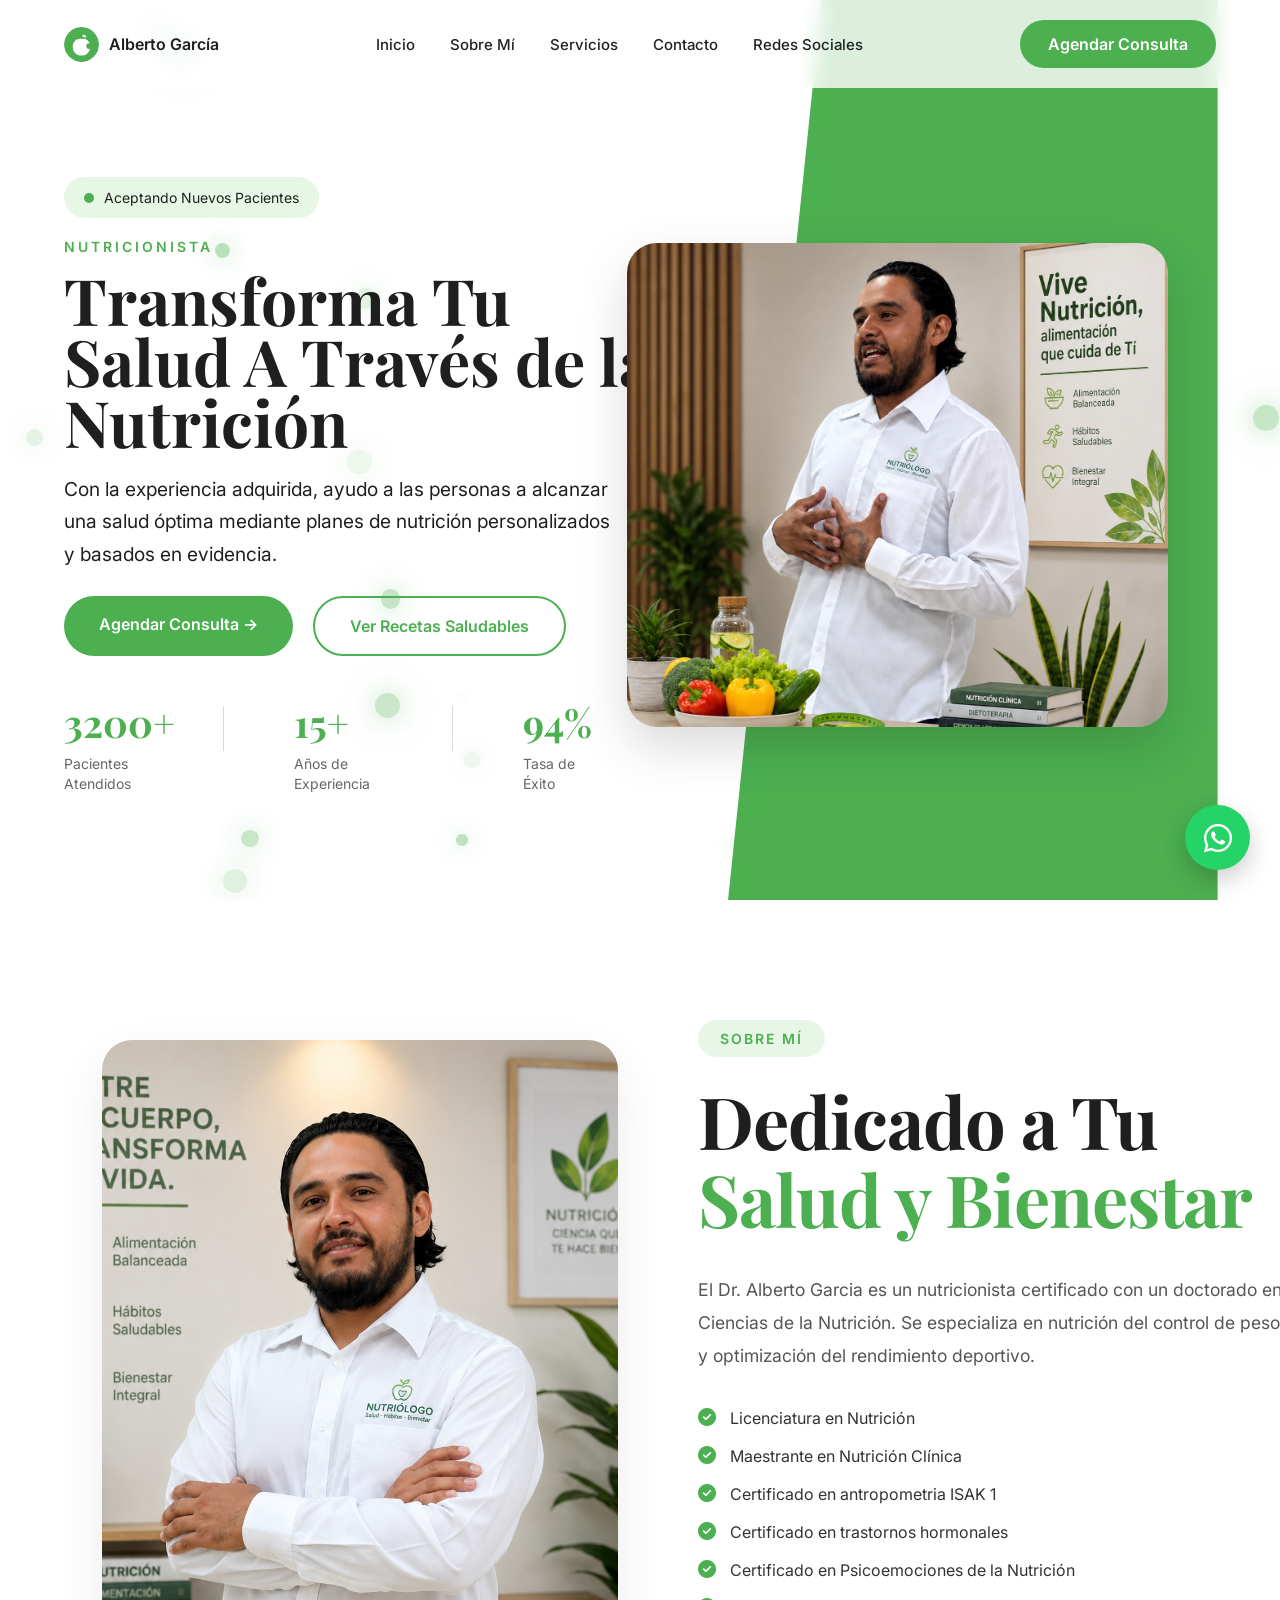
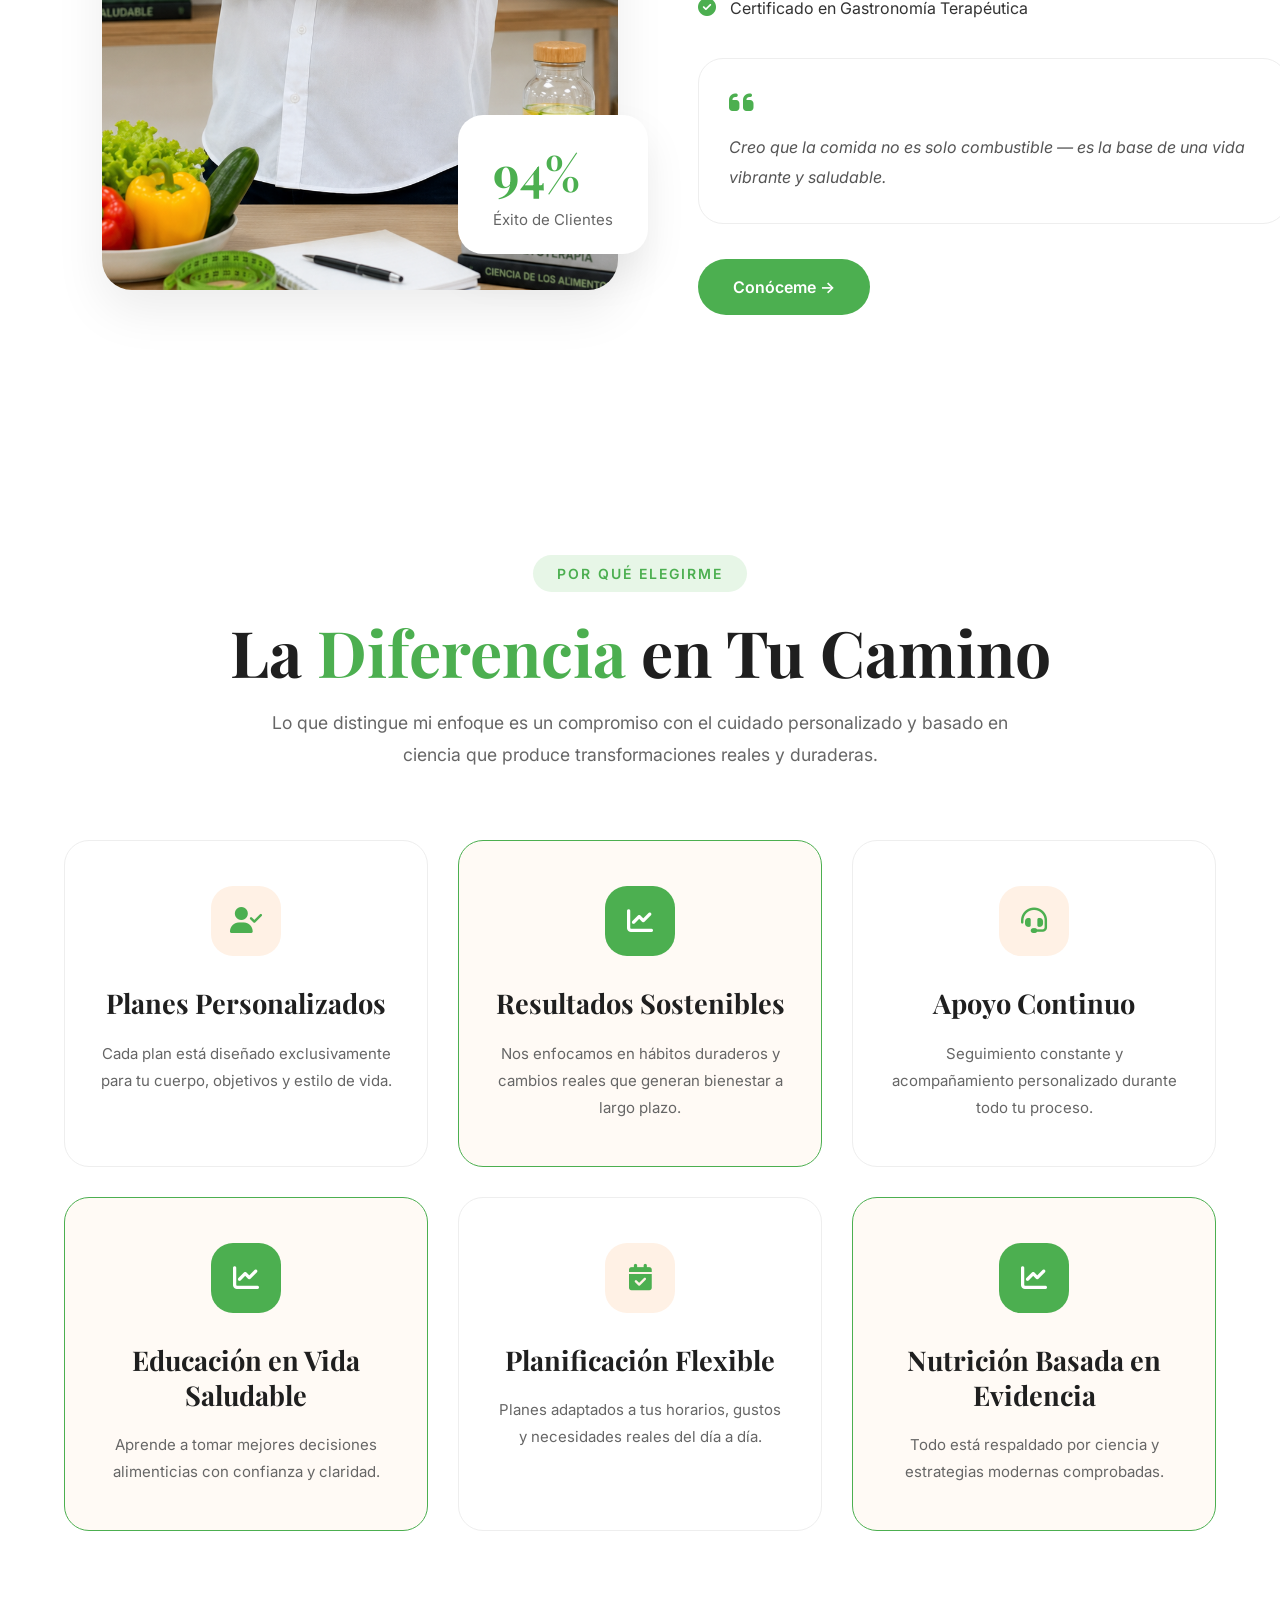
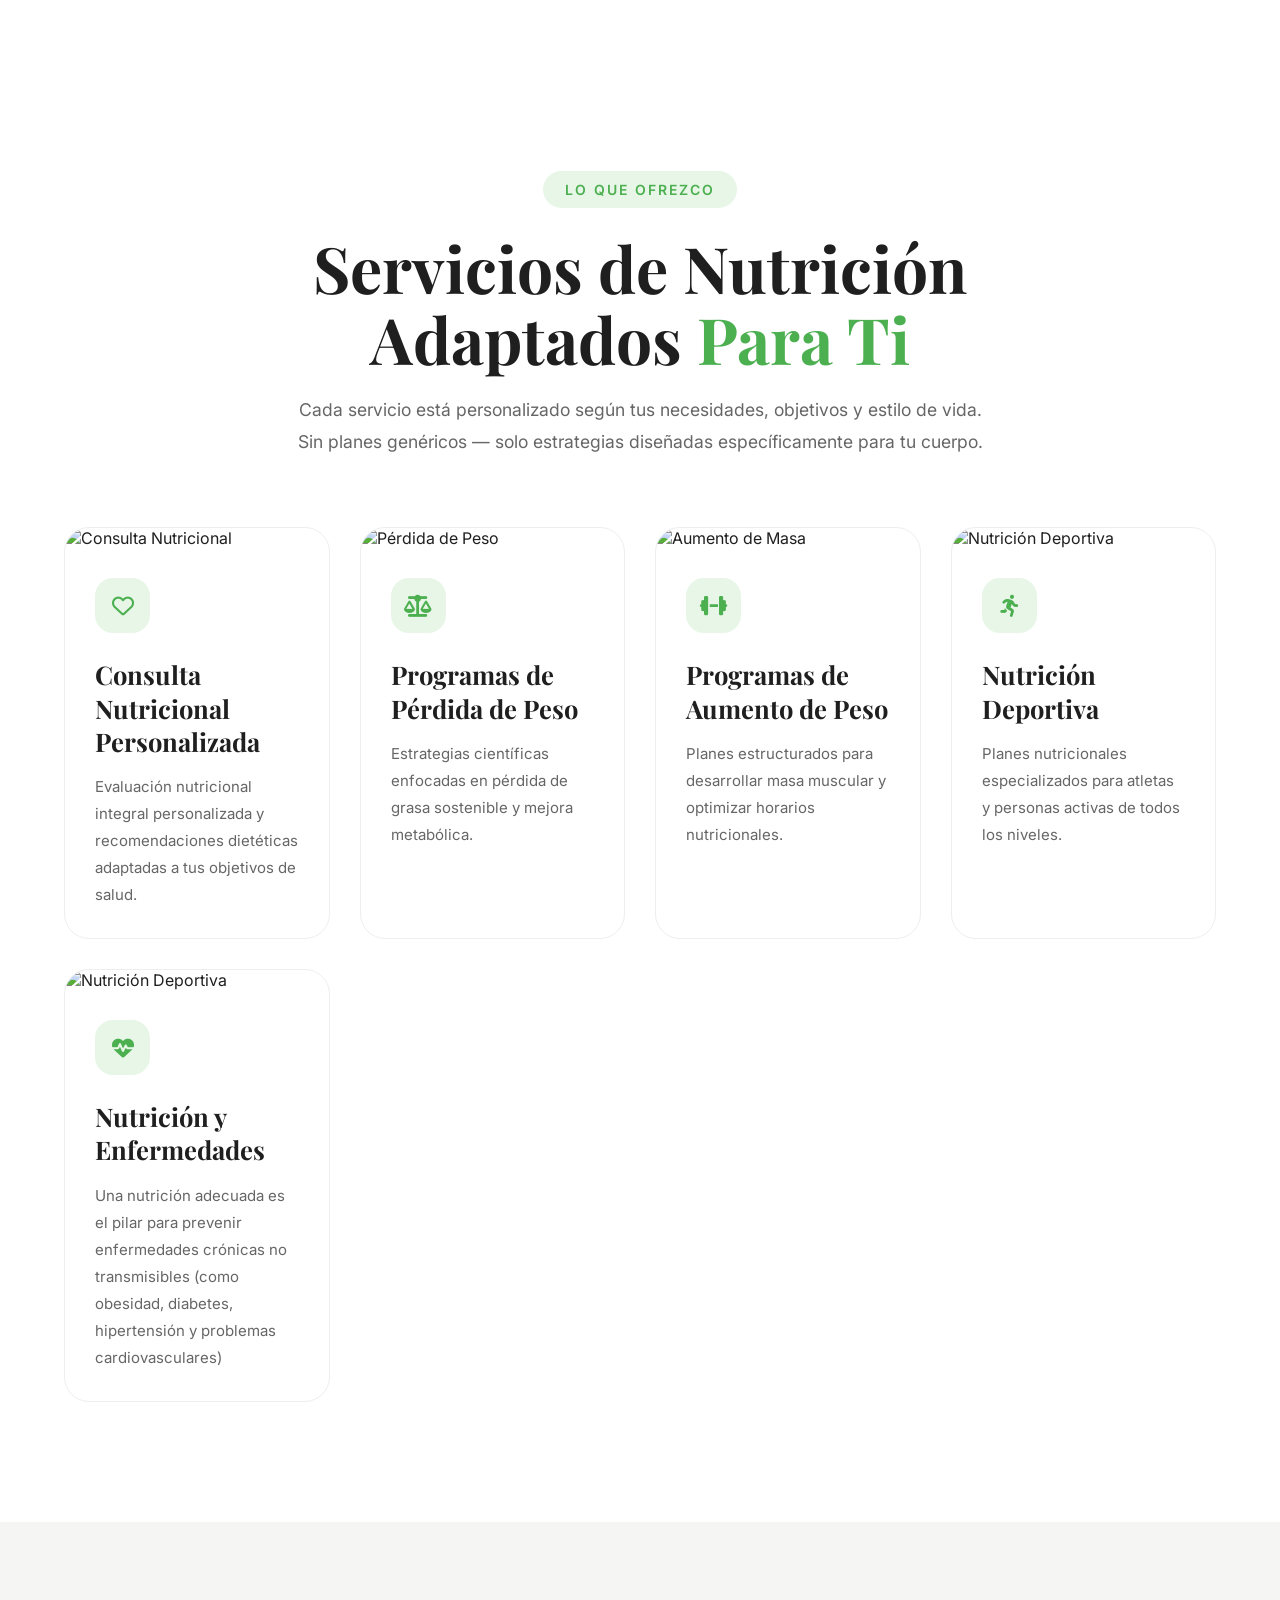
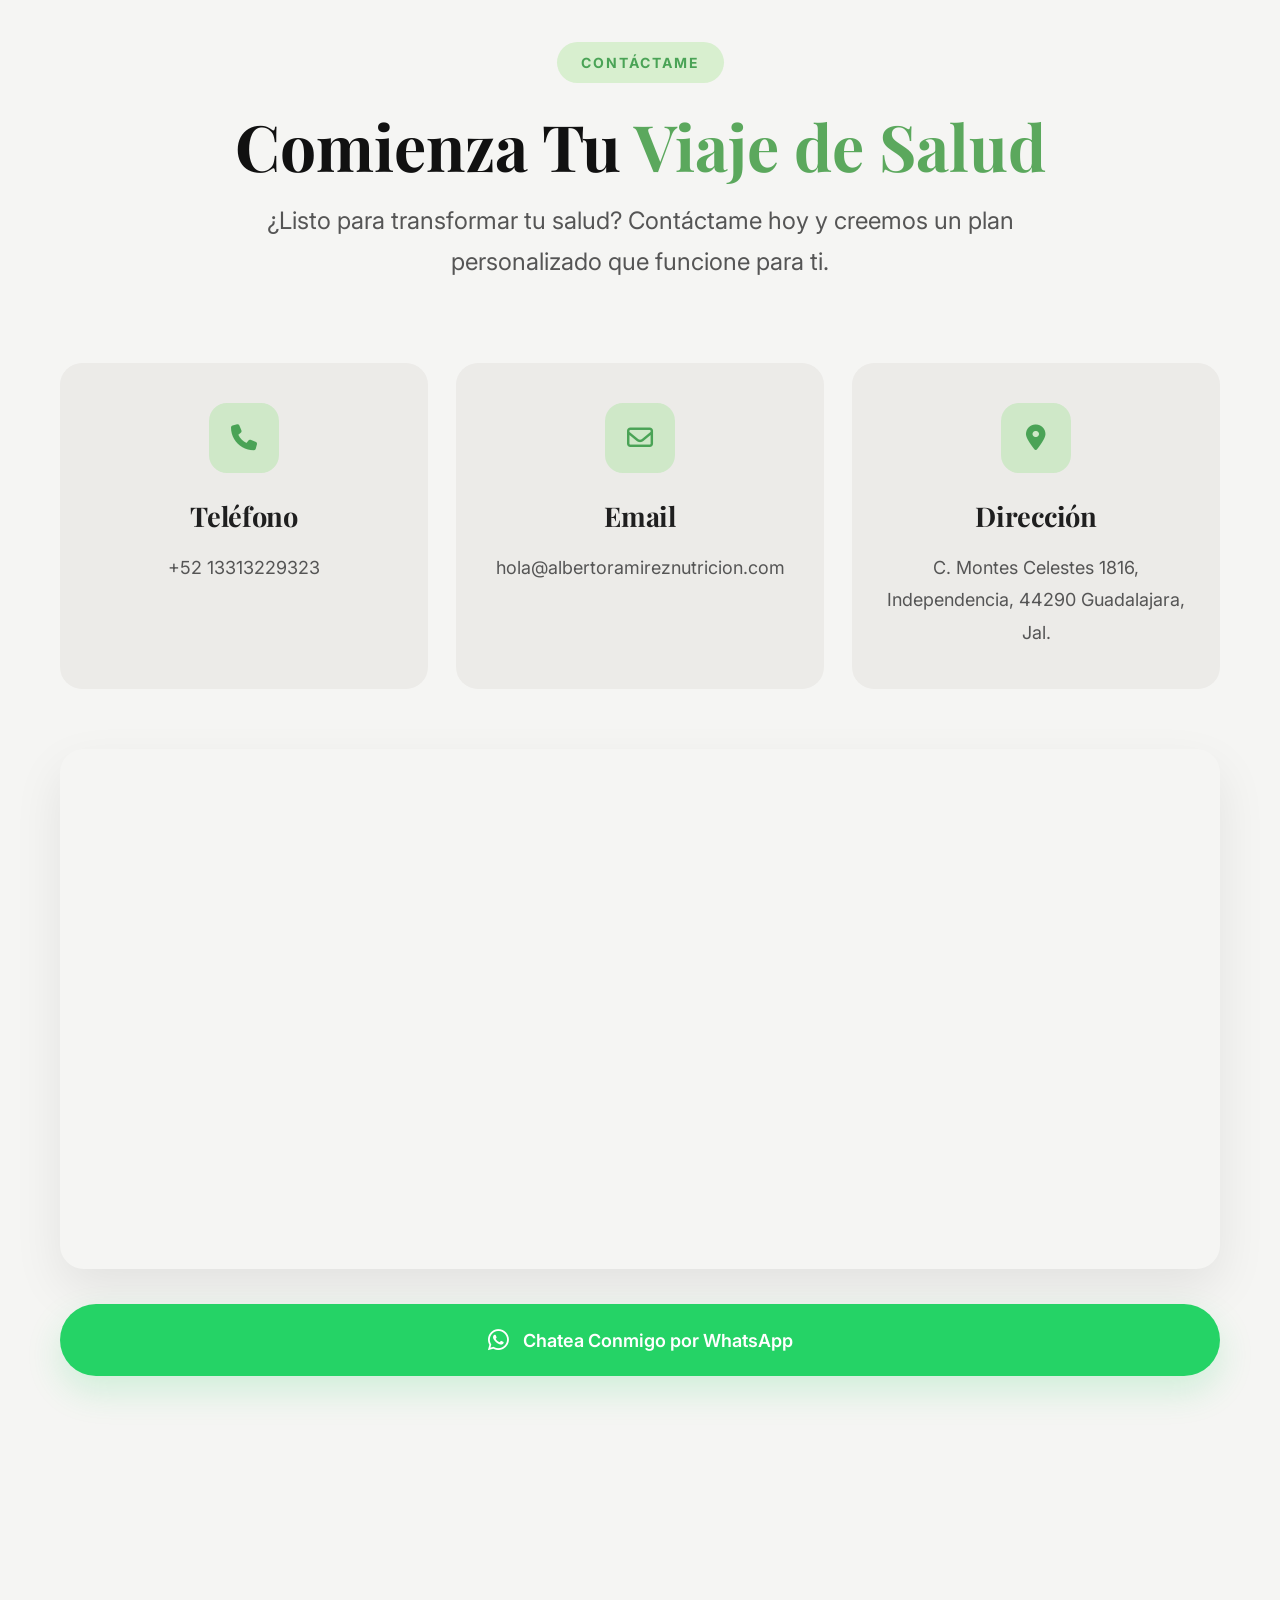
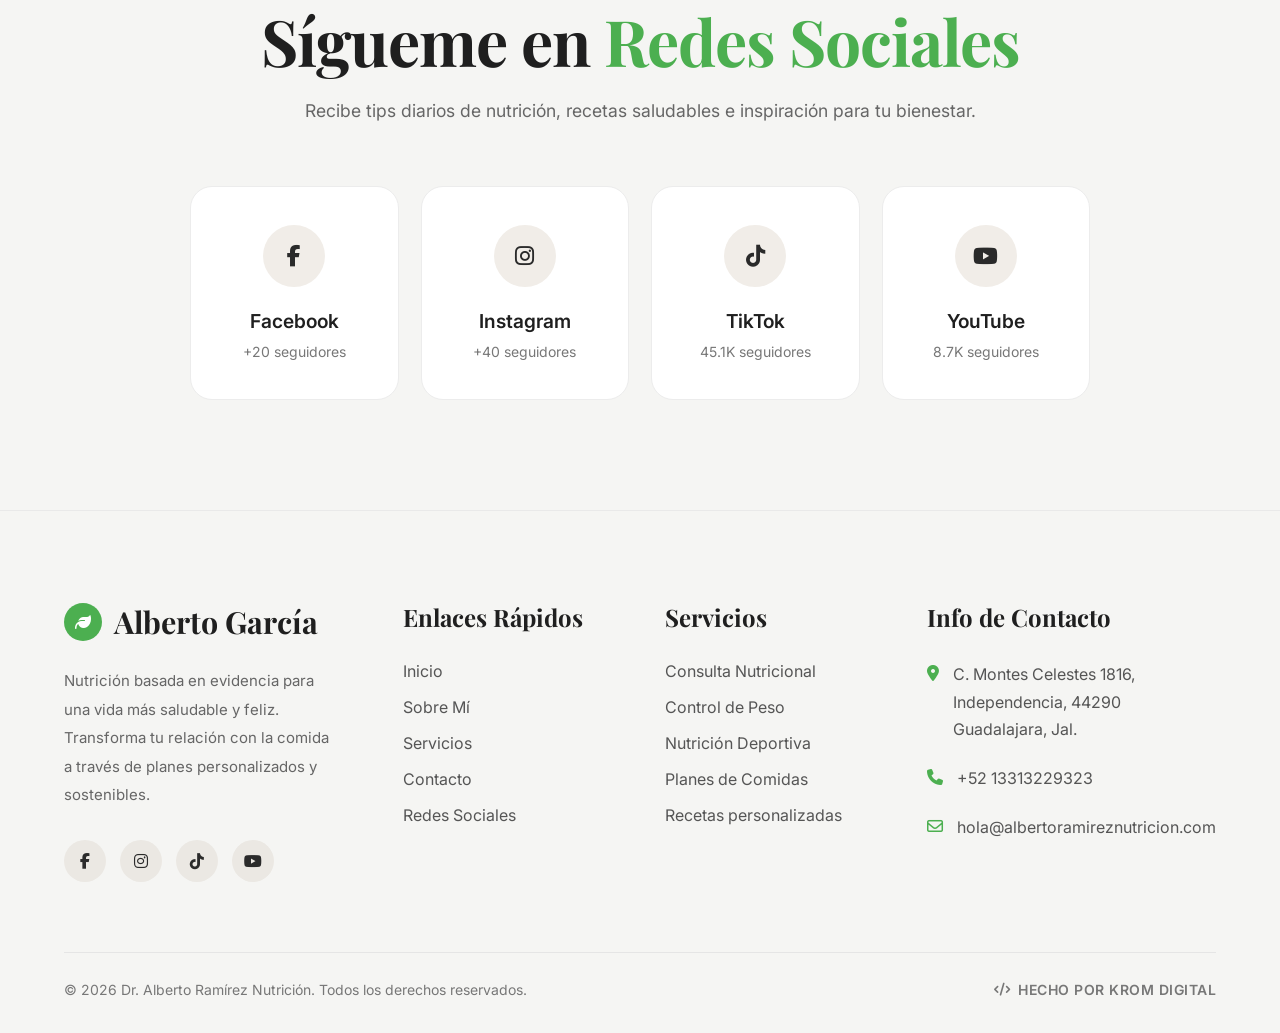
==== index.html @ 404981ea "Actualización de la página" ====
<!DOCTYPE html>
<html lang="es">

<head>

   <meta charset="UTF-8">
<meta name="viewport" content="width=device-width, initial-scale=1.0">

<title>Nutriólogo | Alberto García</title>

<meta name="description" content="Nutriólogo Alberto García. Planes de nutrición personalizados, control de peso, nutrición deportiva y clínica en Guadalajara.">

<!-- Open Graph para compartir en redes -->
<meta property="og:title" content="Alberto García | Nutriólogo">
<meta property="og:description" content="Planes de nutrición personalizados y basados en evidencia. Consulta, control de peso y nutrición deportiva en Guadalajara.">
<meta property="og:type" content="website">
<meta property="og:image" content="https://kromdigital.github.io/Alberto-Garcia---PaginaWeb/social-preview.png">
<meta property="og:image:width" content="1200">
<meta property="og:image:height" content="630">
<meta property="og:url" content="https://kromdigital.github.io/Alberto-Garcia---PaginaWeb/">

<!-- Twitter Card -->
<meta name="twitter:card" content="summary_large_image">
<meta name="twitter:title" content="Alberto García | Nutriólogo">
<meta name="twitter:description" content="Planes de nutrición personalizados y basados en evidencia.">
<meta name="twitter:image" content="https://kromdigital.github.io/Alberto-Garcia---PaginaWeb/social-preview.png">

<link rel="icon" type="image/svg+xml" href="logo-nutriologo.svg">

<!-- CSS -->
<link rel="stylesheet" href="style.css">

<!-- ICONOS -->
<link rel="stylesheet" href="https://cdnjs.cloudflare.com/ajax/libs/font-awesome/6.5.1/css/all.min.css">

<!-- JS -->
<script defer src="script.js"></script>

</head>

<body>
    <div class="bg-animation"></div>

    <!-- HEADER -->

    <header class="header">

        <nav class="navbar">

            <div class="logo">
    <img src="logo-nutriologo.svg" alt="Alberto García" class="logo-icon">
    <span>Alberto García</span>
</div>

            <ul class="nav-links">

                <li><a href="#inicio">Inicio</a></li>
                <li><a href="#sobre-mi">Sobre Mí</a></li>
                <li><a href="#servicios">Servicios</a></li>
                <li><a href="#contacto">Contacto</a></li>
                <li><a href="#redes">Redes Sociales</a></li>

                

            </ul>

            <a
            href="https://wa.me/5213313229323?text=Hola%20quiero%20agendar%20una%20consulta"
            class="btn-nav"
            target="_blank">
            
            Agendar Consulta
        </a>

            <div class="menu-toggle">
                <i class="fa-solid fa-bars"></i>
            </div>

        </nav>

    </header>

    <!-- HERO -->

    <section class="hero" id="inicio">

        <!-- IZQUIERDA -->

        <div class="hero-left reveal-left">

            <div class="badge">

                <span></span>
                Aceptando Nuevos Pacientes

            </div>

            <p class="subtitle">
                NUTRICIONISTA 
            </p>

            <h1>
                Transforma Tu Salud A Través de la Nutrición
            </h1>

            <p class="description">

                Con la experiencia adquirida, ayudo a las personas a alcanzar una salud óptima mediante planes de nutrición personalizados y basados en evidencia.

            </p>

            <div class="hero-buttons">

                <a
                href="https://wa.me/5213313229323?text=Hola,%20me%20gustaría%20agendar%20una%20consulta%20nutricional"
                class="btn-primary"
                target="_blank">
                
                Agendar Consulta →
            </a>

                <a href="recetas.html" class="btn-secondary">
                    Ver Recetas Saludables
                </a>

            </div>

            <!-- STATS -->

            <div class="stats">

                <div class="stat">

                    <h3 class="counter" data-target="3200">
                        0
                    </h3>

                    <span>
                        Pacientes Atendidos
                    </span>

                </div>

                <div class="stat">

                    <h3 class="counter" data-target="15">
                        0
                    </h3>

                    <span>
                        Años de Experiencia
                    </span>

                </div>

                <div class="stat">

                    <h3 class="counter" data-target="94">
                        0
                    </h3>

                    <span>
                        Tasa de Éxito
                    </span>

                </div>

            </div>

        </div>

        <!-- DERECHA -->

        <div class="hero-right reveal-right">

            <div class="hero-shape"></div>

            <img
                src="nutriologo.png"
                alt="Nutriólogo">

        </div>

    </section>




<!-- ABOUT -->

<section class="about" id="sobre-mi">

    <!-- LEFT -->

    <div class="about-left">

        <img
            src="nutriologo2.png"
            alt="Nutriólogo">

        <!-- FLOATING CARD -->

        <div class="about-floating">

            <h3>94%</h3>
            <span>Éxito de Clientes</span>

        </div>

    </div>

    <!-- RIGHT -->

    <div class="about-right">

        <div class="about-badge">
            SOBRE MÍ
        </div>

        <h2>
            Dedicado a Tu
            <span>Salud y Bienestar</span>
        </h2>

        <p class="about-description">

            El Dr. Alberto Garcia es un nutricionista certificado con un doctorado en Ciencias de la Nutrición. Se especializa en nutrición del control de peso y optimización del rendimiento deportivo.

        </p>

        <!-- LIST -->

        <div class="about-list">

            <div class="about-item">
                <i class="fa-solid fa-circle-check"></i>
                <span>Licenciatura en Nutrición </span>
            </div>

            <div class="about-item">
                <i class="fa-solid fa-circle-check"></i>
                <span>Maestrante en Nutrición Clínica </span>
            </div>

            <div class="about-item">
                <i class="fa-solid fa-circle-check"></i>
                <span>Certificado en antropometria ISAK 1 </span>
            </div>

            <div class="about-item">
                <i class="fa-solid fa-circle-check"></i>
                <span>Certificado en trastornos hormonales </span>
            </div>

            <div class="about-item">
                <i class="fa-solid fa-circle-check"></i>
                <span>Certificado en Psicoemociones  de la Nutrición </span>
            </div>

            <div class="about-item">
                <i class="fa-solid fa-circle-check"></i>
                <span>Certificado en Gastronomía Terapéutica</span>
            </div>

        </div>

        <!-- QUOTE -->

        <div class="about-quote">

            <i class="fa-solid fa-quote-left"></i>

            <p>

                Creo que la comida no es solo combustible — es la base de una vida vibrante y saludable.

            </p>

        </div>

        <a href="#" class="about-btn">
            Conóceme →
        </a>

    </div>

</section>


<!-- DIFFERENCE -->

<section class="difference">

    <!-- HEADER -->

    <div class="difference-header">

        <div class="difference-badge">
            POR QUÉ ELEGIRME
        </div>

        <h2>
            La <span>Diferencia</span> en Tu Camino
        </h2>

        <p>
            Lo que distingue mi enfoque es un compromiso con el cuidado personalizado y basado en ciencia que produce transformaciones reales y duraderas.
        </p>

    </div>

    <!-- GRID -->

    <div class="difference-grid">

        <!-- CARD 1 -->

        <div class="difference-card">

            <div class="difference-icon">
                <i class="fa-solid fa-user-check"></i>
            </div>

            <h3>
                Planes Personalizados
            </h3>

            <p>
                Cada plan está diseñado exclusivamente para tu cuerpo, objetivos y estilo de vida.
            </p>

        </div>

        <!-- CARD DESTACADA -->

        <div class="difference-card featured">

            <div class="difference-icon featured-icon">
                <i class="fa-solid fa-chart-line"></i>
            </div>

            <h3>
                Resultados Sostenibles
            </h3>

            <p>
                Nos enfocamos en hábitos duraderos y cambios reales que generan bienestar a largo plazo.
            </p>

        </div>

        <!-- CARD 3 -->

        <div class="difference-card">

            <div class="difference-icon">
                <i class="fa-solid fa-headset"></i>
            </div>

            <h3>
                Apoyo Continuo
            </h3>

            <p>
                Seguimiento constante y acompañamiento personalizado durante todo tu proceso.
            </p>

        </div>

        <!-- CARD 4 -->

        <div class="difference-card featured">

            <div class="difference-icon featured-icon">
                <i class="fa-solid fa-chart-line"></i>
            </div>

            <h3>
                Educación en Vida Saludable
            </h3>

            <p>
                Aprende a tomar mejores decisiones alimenticias con confianza y claridad.
            </p>

        </div>

        <!-- CARD 5 -->

        <div class="difference-card">

            <div class="difference-icon">
                <i class="fa-solid fa-calendar-check"></i>
            </div>

            <h3>
                Planificación Flexible
            </h3>

            <p>
                Planes adaptados a tus horarios, gustos y necesidades reales del día a día.
            </p>

        </div>

        <!-- CARD 6 -->

        <div class="difference-card featured">

            <div class="difference-icon featured-icon">
                <i class="fa-solid fa-chart-line"></i>
            </div>

            <h3>
                Nutrición Basada en Evidencia
            </h3>

            <p>
                Todo está respaldado por ciencia y estrategias modernas comprobadas.
            </p>

        </div>


    </div>

</section>


    <!-- SERVICIOS -->

<section class="services" id="servicios">

    <div class="services-header">

        <div class="services-badge">
            LO QUE OFREZCO
        </div>

        <h2>
            Servicios de Nutrición Adaptados
            <span>Para Ti</span>
        </h2>

        <p>
            Cada servicio está personalizado según tus necesidades,
            objetivos y estilo de vida. Sin planes genéricos —
            solo estrategias diseñadas específicamente para tu cuerpo.
        </p>

    </div>

    <!-- GRID -->

    <div class="services-grid">

        <!-- CARD 1 -->

        <div class="service-card">

            <img
                src="https://encrypted-tbn0.gstatic.com/images?q=tbn:ANd9GcTJDTrOyQDhDRQV8LGNIEpmQtFS5GMHdFd5cA&s"
                alt="Consulta Nutricional">

            <div class="service-content">

                <div class="service-icon">
                    <i class="fa-regular fa-heart"></i>
                </div>

                <h3>
                    Consulta Nutricional Personalizada
                </h3>

                <p>
                    Evaluación nutricional integral personalizada y recomendaciones dietéticas adaptadas a tus objetivos de salud.
                </p>

            </div>

        </div>

        <!-- CARD 2 -->

        <div class="service-card">

            <img
                src="https://images.unsplash.com/photo-1490645935967-10de6ba17061?q=80&w=1200"
                alt="Pérdida de Peso">

            <div class="service-content">

                <div class="service-icon">
                    <i class="fa-solid fa-scale-balanced"></i>
                </div>

                <h3>
                    Programas de Pérdida de Peso
                </h3>

                <p>
                    Estrategias científicas enfocadas en pérdida de grasa sostenible y mejora metabólica.
                </p>

            </div>

        </div>

        <!-- CARD 3 -->

        <div class="service-card">

            <img
                src="https://images.unsplash.com/photo-1603048297172-c92544798d5a?q=80&w=1200"
                alt="Aumento de Masa">

            <div class="service-content">

                <div class="service-icon">
                    <i class="fa-solid fa-dumbbell"></i>
                </div>

                <h3>
                    Programas de Aumento de Peso
                </h3>

                <p>
                    Planes estructurados para desarrollar masa muscular y optimizar horarios nutricionales.
                </p>

            </div>

        </div>

        <!-- CARD 4 -->

        <div class="service-card">

            <img
                src="https://images.unsplash.com/photo-1517836357463-d25dfeac3438?q=80&w=1200"
                alt="Nutrición Deportiva">

            <div class="service-content">

                <div class="service-icon">
                    <i class="fa-solid fa-person-running"></i>
                </div>

                <h3>
                    Nutrición Deportiva
                </h3>

                <p>
                    Planes nutricionales especializados para atletas y personas activas de todos los niveles.
                </p>

            </div>

        </div>

         <!-- CARD 5 -->

        <div class="service-card">

            <img
                src="https://www.blogdehla.es/wp-content/uploads/2024/03/enfermedad-gastrointestinal-sobrepeso-hospital.jpg"
                alt="Nutrición Deportiva">

            <div class="service-content">

                <div class="service-icon">
                    <i class="fa-solid fa-heart-pulse"></i>
                </div>

                <h3>
                    Nutrición y Enfermedades
                </h3>

                <p>
                    Una nutrición adecuada es el pilar para prevenir enfermedades crónicas no transmisibles (como obesidad, diabetes, hipertensión y problemas cardiovasculares)
                </p>

            </div>

        </div>

    </div>

</section>




<!-- =========================================
     CONTACTO
========================================= -->

<section class="contact-section" id="contacto">

  <!-- HEADER -->
  <div class="contact-header">

    <div class="contact-tag">
      CONTÁCTAME
    </div>

    <h2 class="contact-title">
      Comienza Tu
      <span>Viaje de Salud</span>
    </h2>

    <p class="contact-subtitle">
      ¿Listo para transformar tu salud?
      Contáctame hoy y creemos un plan personalizado
      que funcione para ti.
    </p>

  </div>

  <!-- INFO CARDS -->
  <div class="contact-grid">

    <!-- TEL -->
    <div class="contact-card">

      <div class="contact-icon">
        <i class="fa-solid fa-phone"></i>
      </div>

      <h3>Teléfono</h3>

      <p>+52 13313229323</p>

    </div>

    <!-- EMAIL -->
    <div class="contact-card">

      <div class="contact-icon">
        <i class="fa-regular fa-envelope"></i>
      </div>

      <h3>Email</h3>

      <p>hola@albertoramireznutricion.com</p>

    </div>

    <!-- ADDRESS -->
    <div class="contact-card">

      <div class="contact-icon">
        <i class="fa-solid fa-location-dot"></i>
      </div>

      <h3>Dirección</h3>

      <p>
        C. Montes Celestes 1816, Independencia, 44290 Guadalajara, Jal.
      </p>

    </div>

  </div>

  <!-- MAP -->
  <div class="map-container">

    <iframe
      src="https://www.google.com/maps/embed?pb=!1m18!1m12!1m3!1d3732.113245645489!2d-103.3306755!3d20.7056255!2m3!1f0!2f0!3f0!3m2!1i1024!2i768!4f13.1!3m3!1m2!1s0x8428b1b6daebce5f%3A0xe4e42aed41c9f1d!2sC.%20Montes%20Celestes%201816%2C%20Independencia%2C%2044290%20Guadalajara%2C%20Jal.!5e0!3m2!1ses-419!2smx!4v1783756853137!5m2!1ses-419!2smx" width="600" height="450" style="border:0;" allowfullscreen="" loading="lazy" referrerpolicy="strict-origin-when-cross-origin"
      allowfullscreen=""
      loading="lazy"
      referrerpolicy="no-referrer-when-downgrade">
    </iframe>

  </div>


  <!-- =========================================
     WHATSAPP BAR
========================================= -->

<a
href="https://wa.me/15552345678"
target="_blank"
class="whatsapp-bar"
>

<i class="fa-brands fa-whatsapp"></i>

<span>
Chatea Conmigo por WhatsApp
</span>

</a>

</section>




<!-- =========================================
     SOCIAL SECTION
========================================= -->

<section class="social-section" id="redes">

    <!-- HEADER -->

    <div class="social-header">

        <h2>
            Sígueme en
            <span>Redes Sociales</span>
        </h2>

        <p>
            Recibe tips diarios de nutrición,
            recetas saludables e inspiración
            para tu bienestar.
        </p>

    </div>

    <!-- GRID -->

    <div class="social-grid">

        <!-- FACEBOOK -->

        <a href="https://www.facebook.com/share/1J1XbnekWh/"
        target="_blank"
        class="social-card">

            <div class="social-icon">
                <i class="fa-brands fa-facebook-f"></i>
            </div>

            <h3>Facebook</h3>

            <span>+20 seguidores</span>

        </a>

        <!-- INSTAGRAM -->

        <a href="https://www.instagram.com/nutriologoalbertogarcia?igsh=MWViaXZjYWxweHBwYw=="
        target="_blank"
        class="social-card">

            <div class="social-icon">
                <i class="fa-brands fa-instagram"></i>
            </div>

            <h3>Instagram</h3>

            <span>+40 seguidores</span>

        </a>

        <!-- TIKTOK -->

        <a href="#"
        target="_blank"
        class="social-card">

            <div class="social-icon">
                <i class="fa-brands fa-tiktok"></i>
            </div>

            <h3>TikTok</h3>

            <span>45.1K seguidores</span>

        </a>

        <!-- YOUTUBE -->

        <a href="#"
        target="_blank"
        class="social-card">

            <div class="social-icon">
                <i class="fa-brands fa-youtube"></i>
            </div>

            <h3>YouTube</h3>

            <span>8.7K seguidores</span>

        </a>

    </div>

</section>


<!-- =========================================
     FOOTER
========================================= -->

<footer class="footer" id="footer">

    <div class="footer-container">

        <!-- LEFT -->

        <div class="footer-brand">

            <div class="footer-logo">

                <div class="footer-logo-icon">
                    <i class="fa-solid fa-leaf"></i>
                </div>

                <h3>Alberto García</h3>

            </div>

            <p>
                Nutrición basada en evidencia para una vida
                más saludable y feliz. Transforma tu relación
                con la comida a través de planes
                personalizados y sostenibles.
            </p>

            <!-- SOCIALS -->

            <div class="footer-socials">

                <a href="https://www.facebook.com/share/1J1XbnekWh/">
                    <i class="fa-brands fa-facebook-f"></i>
                </a>

                <a href="https://www.instagram.com/nutriologoalbertogarcia?igsh=MWViaXZjYWxweHBwYw==">
                    <i class="fa-brands fa-instagram"></i>
                </a>

                <a href="#">
                    <i class="fa-brands fa-tiktok"></i>
                </a>

                <a href="#">
                    <i class="fa-brands fa-youtube"></i>
                </a>

            </div>

        </div>

        <!-- LINKS -->

        <div class="footer-links">

            <h4>Enlaces Rápidos</h4>

            <a href="#inicio">Inicio</a>
            <a href="#sobre-mi">Sobre Mí</a>
            <a href="#servicios">Servicios</a>
            <a href="#contacto">Contacto</a>
            <a href="#redes">Redes Sociales</a>

        </div>

        <!-- SERVICES -->

        <div class="footer-links">

            <h4>Servicios</h4>

            <a href="#servicios">Consulta Nutricional</a>
            <a href="#servicios">Control de Peso</a>
            <a href="#servicios">Nutrición Deportiva</a>
            <a href="#servicios">Planes de Comidas</a>
            <a href="#servicios">Recetas personalizadas</a>

        </div>

        <!-- CONTACT -->

        <div class="footer-contact">

            <h4>Info de Contacto</h4>

            <div class="footer-contact-item">

                <i class="fa-solid fa-location-dot"></i>

                <span>
                    C. Montes Celestes 1816, Independencia, 44290 Guadalajara, Jal.
                </span>

            </div>

            <div class="footer-contact-item">

                <i class="fa-solid fa-phone"></i>

                <span>
                    +52 13313229323
                </span>

            </div>

            <div class="footer-contact-item">

                <i class="fa-regular fa-envelope"></i>

                <span>
                    hola@albertoramireznutricion.com
                </span>

            </div>

        </div>

    </div>

   <!-- BOTTOM -->

<div class="footer-bottom">

    <p>
        © 2026 Dr. Alberto Ramírez Nutrición.
        Todos los derechos reservados.
    </p>

    <div class="footer-policies">

        <a href="https://kromdigital.github.io/Pagina-web/"
           target="_blank"
           rel="noopener"
           class="krom-credit">

            <i class="fa-solid fa-code"></i>
            HECHO POR KROM DIGITAL

        </a>

    </div>

</div>

</footer>




    <!-- WHATSAPP -->

    <a
        href="https://wa.me/5213313229323"
        class="whatsapp"
        target="_blank">

        <i class="fab fa-whatsapp"></i>

    </a>

</body>

</html>
---- style.css ----
@import url('https://fonts.googleapis.com/css2?family=Playfair+Display:wght@600;700;800&family=Inter:wght@300;400;500;600;700&display=swap');

*{
margin:0;
padding:0;
box-sizing:border-box;
}

html{
scroll-behavior:smooth;
}

body{
font-family:'Inter',sans-serif;
background:#fff;
overflow-x:hidden;
color:#1f1f1f;
}

:root{

--green:#4CAF50;
--green-dark:#3d9b45;
--green-light:#e6f7e6;
--text:#1f1f1f;
--gray:#666;
}

/* NAVBAR */

.header{
position:fixed;
width:100%;
top:0;
z-index:1000;
background:rgba(255,255,255,.8);
backdrop-filter:blur(10px);
}

.navbar{
max-width:1400px;
margin:auto;
padding:20px 5%;
display:flex;
align-items:center;
justify-content:space-between;
}

.logo{
display:flex;
align-items:center;
gap:10px;
font-weight:600;
}

.nav-links{
display:flex;
list-style:none;
gap:35px;
}

.nav-links a{
text-decoration:none;
color:#222;
font-size:15px;
font-weight:500;
}

.btn-nav{
background:var(--green);
padding:14px 28px;
border-radius:30px;
color:white;
text-decoration:none;
font-weight:600;
transition:.3s;
}

.btn-nav:hover{
transform:translateY(-3px);
}

.menu-toggle{
display:none;
font-size:28px;
cursor:pointer;
}



/* =========================================
   ANIMATED GREEN NODES BACKGROUND
========================================= */

.hero{
    position:relative;
    overflow:hidden;
}

/* CONTENEDOR */

.bg-animation{
    position:absolute;
    inset:0;
    z-index:-1;
    overflow:hidden;
}

/* NODOS */

.bg-animation span{
    position:absolute;
    display:block;

    width:12px;
    height:12px;

    background:rgba(76,175,80,.45);

    border-radius:50%;

    box-shadow:
    0 0 25px rgba(76,175,80,.45),
    0 0 60px rgba(76,175,80,.25);

    animation:floatNode linear infinite;
}


/* MOVIMIENTO */

@keyframes floatNode{

    from{
        transform:
        translateY(100vh)
        translateX(0)
        scale(1);
    }

    to{
        transform:
        translateY(-120vh)
        translateX(100px)
        scale(1.4);
    }
}


/* LOGO ICON */

.logo-icon{
width:35px;
height:35px;
border-radius:50%;
display:block;
object-fit:cover;
animation:logoPulse 3s ease-in-out infinite;
transition:transform .3s;
}

.logo:hover .logo-icon{
transform:rotate(-10deg) scale(1.1);
}

@keyframes logoPulse{

    0%, 100%{
        transform:scale(1);
    }

    50%{
        transform:scale(1.08);
    }

}


/* HERO */

.hero{
    min-height:100vh;
    display:grid;
    grid-template-columns:55% 48%;
    align-items:center;
    padding:90px 5% 20px;
}

.hero-left{
padding-right:40px;
}

.badge{
display:flex;
align-items:center;
gap:10px;
background:var(--green-light);
padding:12px 20px;
border-radius:40px;
width:fit-content;
margin-bottom:20px;
font-size:14px;
}

.badge span{
width:10px;
height:10px;
background:var(--green);
border-radius:50%;
}

.subtitle{
color:var(--green);
letter-spacing:3px;
font-size:14px;
font-weight:600;
margin-bottom:15px;
}

.hero h1{
    font-family:'Playfair Display',serif;
    font-size:clamp(3rem,5vw,4.8rem);
    line-height:.95;
    font-weight:700;
    margin-bottom:20px;
    max-width:650px;
}

.description{
    font-size:1.2rem;
    line-height:1.7;
    max-width:550px;
    margin-bottom:25px;
}

.hero-buttons{
display:flex;
gap:20px;
margin-bottom:40px;
}

.btn-primary{
background:var(--green);
color:white;
padding:18px 35px;
border-radius:40px;
text-decoration:none;
font-weight:600;
transition:.3s;
}

.btn-primary:hover{
transform:translateY(-5px);
}

.btn-secondary{
border:2px solid var(--green);
padding:18px 35px;
border-radius:40px;
text-decoration:none;
color:var(--green);
font-weight:600;
transition:.3s;
}

.btn-secondary:hover{
background:var(--green);
color:white;
}

/* STATS */

.stats{
display:flex;
gap:50px;
margin-top:20px;
}

.stat{
    position:relative;
    padding-right:50px;
}

.stat:not(:last-child)::after{
    content:"";
    position:absolute;
    right:20px;
    top:10px;
    width:1px;
    height:45px;
    background:#d9d9d9;
}

.stat h3{
    font-family:'Playfair Display',serif;
    font-size:2.4rem;
    color:#4CAF50;
    margin-bottom:5px;
}

.stat span{
font-size:14px;
color:#666;
}

/* RIGHT SIDE */

.hero-right{
position:relative;
height:100%;
width:85%;
max-width:600px;
display:flex;
justify-content:flex-end;
align-items:center;
}

.hero-shape{
position:absolute;
right:-50px;
top:-100px;
width:105%;
height:120%;
background:var(--green);
clip-path:polygon(20% 0,100% 0,100% 100%,0 100%);
z-index:-1;
}

.hero-right img{
    width:115%;
    max-width:850px;
    border-radius:30px;
    box-shadow:0 20px 50px rgba(0,0,0,.15);
}

/* ANIMATIONS */

.reveal-left{
opacity:0;
transform:translateX(-80px);
transition:1s;
}

.reveal-right{
opacity:0;
transform:translateX(80px);
transition:1s;
}

.active{
opacity:1;
transform:translateX(0);
}





/* =========================
   ABOUT
========================= */

.about{
    padding:120px 8%;
    display:grid;
    grid-template-columns:48% 52%;
    align-items:center;

    gap:110px;

    background:#fff;
}

/* LEFT */

.about-left{
    position:relative;
}

.about-left img{
    width:100%;
    height:850px;
    object-fit:cover;
    border-radius:30px;
    box-shadow:0 20px 50px rgba(0,0,0,.08);
}

/* FLOATING CARD */

.about-floating{
    position:absolute;
    right:-30px;
    bottom:40px;
    background:#fff;
    padding:25px 35px;
    border-radius:25px;
    box-shadow:0 20px 40px rgba(0,0,0,.08);
}

.about-floating h3{
    font-family:'Playfair Display',serif;
    font-size:3rem;
    color:#4CAF50;
    margin-bottom:5px;
}

.about-floating span{
    color:#666;
    font-size:15px;
}

/* RIGHT */

.about-right{
    max-width:620px;

    margin-left:-30px;
}

.about-badge{
    display:inline-block;
    background:#E7F6E7;
    color:#4CAF50;
    padding:10px 22px;
    border-radius:40px;
    font-size:14px;
    font-weight:600;
    letter-spacing:2px;
    margin-bottom:25px;
}

.about-right h2{
    font-family:'Playfair Display',serif;
    font-size:4.5rem;

    line-height:1.08;

    margin-bottom:35px;

    letter-spacing:-1px;
}

.about-right h2 span{
    color:#4CAF50;
}

.about-description{
    color:#555;
    line-height:1.9;
    font-size:1.1rem;
    margin-bottom:35px;
}

/* LIST */

.about-list{
    display:flex;
    flex-direction:column;
    gap:18px;
    margin-bottom:40px;
}

.about-item{
    display:flex;
    align-items:center;
    gap:14px;
}

.about-item i{
    color:#4CAF50;
    font-size:18px;
}

.about-item span{
    color:#333;
}

/* QUOTE */

.about-quote{
    background:#fff;
    border:1px solid #eee;
    padding:30px;
    border-radius:25px;
    margin-bottom:35px;
    position:relative;
}

.about-quote i{
    color:#4CAF50;
    font-size:28px;
    margin-bottom:15px;
}

.about-quote p{
    color:#555;
    line-height:1.9;
    font-style:italic;
}

/* BUTTON */

.about-btn{
    display:inline-block;
    background:#4CAF50;
    color:#fff;
    text-decoration:none;
    padding:18px 35px;
    border-radius:40px;
    font-weight:600;
    transition:.3s;
}

.about-btn:hover{
    transform:translateY(-5px);
}

/* RESPONSIVE */

@media(max-width:1200px){

    .about{
        grid-template-columns:1fr;
    }

    .about-right{
        max-width:100%;
        
    }

    .about-left img{
        height:700px;
    }

}

@media(max-width:768px){

    .about{
        padding:80px 5%;
    }

    .about-right h2{
        font-size:3rem;
        text-align:center;
    }

    .about-left img{
        height:500px;
    }

    .about-floating{
        right:20px;
        left:auto;
        bottom:20px;
        padding:20px;
    }

    .about-right{
        text-align:center;
    margin-left:0;
    }

    .about-badge{
    margin-left:auto;
    margin-right:auto;
}

.about-item{
    justify-content:center;
}

.about-quote{
    text-align:center;
}

    .about-quote i{
        display:block;
    }

    .about-btn{
    margin:0 auto;
    display:block;
    width:fit-content;
}

.about-left{
    display:flex;
    justify-content:center;
}

}






/* =========================
   DIFFERENCE
========================= */

.difference{
    padding:120px 5%;
    background:#fff;
}

/* HEADER */

.difference-header{
    text-align:center;
    max-width:900px;
    margin:auto;
    margin-bottom:70px;
}

.difference-badge{
    display:inline-block;
    background:#E7F6E7;
    color:#4CAF50;
    padding:10px 24px;
    border-radius:40px;
    font-size:14px;
    font-weight:600;
    letter-spacing:2px;
    margin-bottom:25px;
}

.difference-header h2{
    font-family:'Playfair Display',serif;
    font-size:4rem;
    line-height:1.1;
    margin-bottom:20px;
}

.difference-header h2 span{
    color:#4CAF50;
}

.difference-header p{
    color:#666;
    font-size:1.1rem;
    line-height:1.8;
    max-width:750px;
    margin:auto;
}

/* GRID */

.difference-grid{
    display:grid;
    grid-template-columns:repeat(3,1fr);
    gap:30px;
}

/* CARD */

.difference-card{
    background:#fff;
    border:1px solid #eee;
    border-radius:25px;
    padding:45px 35px;
    text-align:center;
    transition:.4s;
}

.difference-card:hover{
    transform:translateY(-10px);
    box-shadow:0 20px 50px rgba(0,0,0,.06);
}

/* FEATURED CARD */

.featured{
    border:1px solid #4CAF50;
    background:#fffaf5;
}

.featured:hover{
    box-shadow:0 20px 50px rgba(227,155,87,.15);
}

/* ICON */

.difference-icon{
    width:70px;
    height:70px;
    border-radius:22px;
    background:#FFF1E5;
    color:#4CAF50;
    display:flex;
    justify-content:center;
    align-items:center;
    margin:auto;
    margin-bottom:30px;
    font-size:26px;
    transition:.4s;
}

.featured-icon{
    background:#4CAF50;
    color:#fff;
}

.difference-card:hover .difference-icon{
    transform:scale(1.08);
}

/* TEXT */

.difference-card h3{
    font-family:'Playfair Display',serif;
    font-size:1.7rem;
    margin-bottom:18px;
    line-height:1.3;
}

.difference-card p{
    color:#666;
    line-height:1.8;
    font-size:15px;
}

/* RESPONSIVE */

@media(max-width:1100px){

    .difference-grid{
        grid-template-columns:repeat(2,1fr);
    }

}

@media(max-width:768px){

    .difference{
        padding:80px 5%;
    }

    .difference-header h2{
        font-size:2.8rem;
    }

    .difference-grid{
        grid-template-columns:1fr;
    }

}









/* =========================
   SERVICES
========================= */

.services{
    padding:120px 5%;
    background:#fff;
}

.services-header{
    text-align:center;
    max-width:900px;
    margin:auto;
    margin-bottom:70px;
}

.services-badge{
    display:inline-block;
    background:#E7F6E7;
    color:#4CAF50;
    padding:10px 22px;
    border-radius:40px;
    font-size:14px;
    font-weight:600;
    letter-spacing:2px;
    margin-bottom:25px;
}

.services-header h2{
    font-family:'Playfair Display',serif;
    font-size:4rem;
    line-height:1.1;
    margin-bottom:20px;
}

.services-header h2 span{
    color:#4CAF50;
}

.services-header p{
    font-size:1.1rem;
    color:#666;
    line-height:1.8;
    max-width:700px;
    margin:auto;
}

/* GRID */

.services-grid{
    display:grid;
    grid-template-columns:repeat(4,1fr);
    gap:30px;
}

/* CARD */

.service-card{
    background:#fff;
    border:1px solid #eee;
    border-radius:25px;
    overflow:hidden;
    transition:.4s;
    position:relative;
}

.service-card:hover{
    transform:translateY(-10px);
    box-shadow:0 20px 50px rgba(0,0,0,.08);
}

.service-card img{
    width:100%;
    height:230px;
    object-fit:cover;
    transition:.4s;
}

.service-card:hover img{
    transform:scale(1.05);
}

.service-content{
    padding:30px;
}

.service-icon{
    width:55px;
    height:55px;
    border-radius:18px;
    background:#E7F6E7;
    color:#4CAF50;
    display:flex;
    align-items:center;
    justify-content:center;
    font-size:22px;
    margin-bottom:25px;
}

.service-content h3{
    font-family:'Playfair Display',serif;
    font-size:1.6rem;
    line-height:1.3;
    margin-bottom:15px;
}

.service-content p{
    color:#666;
    line-height:1.8;
    font-size:15px;
}

/* RESPONSIVE */

@media(max-width:1200px){

    .services-grid{
        grid-template-columns:repeat(2,1fr);
    }

}

@media(max-width:768px){

    .services{
        padding:80px 5%;
    }

    .services-header h2{
        font-size:2.5rem;
    }

    .services-grid{
        grid-template-columns:1fr;
    }

}




/* =========================================
   CONTACT SECTION
========================================= */

.contact-section{
  width:100%;
  min-height:100vh;

  background:#f5f5f3;

  padding:120px 60px;

  position:relative;
  overflow:hidden;
}

/* =========================
   HEADER
========================= */

.contact-header{
  text-align:center;
  margin-bottom:80px;
}

.contact-tag{
  display:inline-flex;
  align-items:center;
  justify-content:center;

  padding:12px 24px;

  border-radius:40px;

  background:#d8efcf;

  color:#4aa356;

  font-size:14px;
  font-weight:700;
  letter-spacing:2px;

  margin-bottom:28px;
}

.contact-title{
  font-size:4rem;
  line-height:1.1;

  font-family:'Playfair Display', serif;
  font-weight:700;

  color:#111;

  margin-bottom:20px;
}

.contact-title span{
  color:#5ba85d;
}

.contact-subtitle{
  max-width:850px;

  margin:auto;

  color:#555;

  font-size:24px;
  line-height:1.7;
}

/* =========================
   CARDS
========================= */

.contact-grid{
  max-width:1200px;

  margin:0 auto 60px;

  display:grid;
  grid-template-columns:repeat(3,1fr);

  gap:28px;
}

/* CARD */

.contact-card{
  background:#ecebe8;

  border-radius:22px;

  padding:40px 30px;

  text-align:center;

  transition:.35s;
}

.contact-card:hover{
  transform:translateY(-8px);

  box-shadow:
  0 20px 40px rgba(0,0,0,.08);
}

/* ICON */

.contact-icon{
  width:70px;
  height:70px;

  margin:0 auto 26px;

  border-radius:18px;

  background:#cfe8c8;

  display:flex;
  align-items:center;
  justify-content:center;
}

.contact-icon i{
  color:#4aa356;
  font-size:26px;
}

/* TEXT */

.contact-card h3{
    font-family:'Playfair Display', serif;
    font-size:1.7rem;
    font-weight:700;

    color:#1f1f1f;

    line-height:1.3;

    margin-bottom:18px;

    letter-spacing:-.3px;
}

.contact-card p{
  color:#555;

  font-size:18px;
  line-height:1.8;
}

/* =========================
   MAP
========================= */

.map-container{
  max-width:1200px;
  height:520px;

  margin:auto;

  overflow:hidden;

  border-radius:24px;

  box-shadow:
  0 20px 50px rgba(0,0,0,.08);
}

.map-container iframe{
  width:100%;
  height:100%;
  border:none;
}



/* =========================================
   WHATSAPP BAR
========================================= */

.whatsapp-bar{
    width:100%;
    max-width:1200px;

    margin:35px auto 0;

    background:#25D366;

    color:#fff;
    text-decoration:none;

    height:72px;

    border-radius:40px;

    display:flex;
    align-items:center;
    justify-content:center;
    gap:14px;

    font-size:18px;
    font-weight:600;

    transition:.35s;

    box-shadow:
    0 15px 35px rgba(37,211,102,.18);
}

/* HOVER */

.whatsapp-bar:hover{
    transform:translateY(-5px);

    background:#20c55a;

    box-shadow:
    0 20px 45px rgba(37,211,102,.28);
}

/* ICON */

.whatsapp-bar i{
    font-size:24px;
}

/* RESPONSIVE */

@media(max-width:768px){

    .whatsapp-bar{
        height:65px;

        font-size:15px;

        padding:0 20px;

        text-align:center;
    }

}

/* =========================
   RESPONSIVE
========================= */

@media(max-width:1200px){

  .contact-grid{
    grid-template-columns:1fr;
  }

}

@media(max-width:768px){

  .contact-section{
    padding:100px 20px;
  }

  .contact-title{
    font-size:52px;
  }

  .contact-subtitle{
    font-size:18px;
  }

  .contact-card h3{
    font-size:24px;
  }

  .contact-card p{
    font-size:16px;
  }

  .map-container{
    height:350px;
  }

}






/* =========================================
   SOCIAL SECTION
========================================= */

.social-section{
    padding:110px 5%;

    background:#f5f5f3;

    text-align:center;
}

/* =========================
   HEADER
========================= */

.social-header{
    margin-bottom:60px;
}

.social-header h2{
    font-family:'Playfair Display', serif;
    font-size:4rem;
    line-height:1.1;
    font-weight:700;

    color:#1f1f1f;

    margin-bottom:18px;

    letter-spacing:-1px;
}

.social-header h2 span{
    color:#4CAF50;
}

.social-header p{
    color:#666;

    font-size:1.1rem;

    line-height:1.8;

    max-width:700px;

    margin:auto;
}

/* =========================
   GRID
========================= */

.social-grid{
    max-width:900px;

    margin:auto;

    display:grid;
    grid-template-columns:repeat(4,1fr);

    gap:22px;
}

/* =========================
   CARD
========================= */

.social-card{
    
    background:#fff;

    border-radius:22px;

    padding:38px 20px;

    text-decoration:none;

    transition:.35s;

    border:1px solid #ececec;

}

.social-card:hover{
    transform:translateY(-8px);

    box-shadow:
    0 20px 45px rgba(0,0,0,.06);
}

/* =========================================
   SOCIAL HOVERS
========================================= */

/* FACEBOOK */

.social-card:nth-child(1):hover{
    background:#1877F2;
}

.social-card:nth-child(1):hover h3,
.social-card:nth-child(1):hover span,
.social-card:nth-child(1):hover i{
    color:#fff;
}

/* INSTAGRAM */

.social-card:nth-child(2):hover{
    background:linear-gradient(
        135deg,
        #833AB4,
        #FD1D1D,
        #FCAF45
    );
}

.social-card:nth-child(2):hover h3,
.social-card:nth-child(2):hover span,
.social-card:nth-child(2):hover i{
    color:#fff;
}

/* TIKTOK */

.social-card:nth-child(3):hover{
    background:#111;
    box-shadow:
    0 0 25px #25F4EE,
    0 0 50px rgba(37,244,238,.25);
}

.social-card:nth-child(3):hover h3,
.social-card:nth-child(3):hover span,
.social-card:nth-child(3):hover i{
    color:#25F4EE;
}

/* YOUTUBE */

.social-card:nth-child(4):hover{
    background:#FF0000;
}

.social-card:nth-child(4):hover h3,
.social-card:nth-child(4):hover span,
.social-card:nth-child(4):hover i{
    color:#fff;
}

/* ICON */

.social-icon{
    width:62px;
    height:62px;

    margin:0 auto 22px;

    border-radius:50%;

    background:#f1ede8;

    display:flex;
    align-items:center;
    justify-content:center;

    transition:.35s;
}

.social-card:hover .social-icon{
    transform:scale(1.08);
}

/* ICON BACKGROUND HOVER */

.social-card:nth-child(1):hover .social-icon{
    background:rgba(255,255,255,.15);
}

.social-card:nth-child(2):hover .social-icon{
    background:rgba(255,255,255,.15);
}

.social-card:nth-child(3):hover .social-icon{
    background:rgba(37,244,238,.12);
}

.social-card:nth-child(4):hover .social-icon{
    background:rgba(255,255,255,.15);
}

.social-icon i{
    font-size:22px;

    color:#2a2a2a;
}

/* TEXT */

.social-card h3{
    font-size:1.2rem;

    color:#1f1f1f;

    margin-bottom:8px;

    font-weight:600;
}

.social-card span{
    color:#777;

    font-size:14px;
}

/* =========================
   RESPONSIVE
========================= */

@media(max-width:992px){

    .social-grid{
        grid-template-columns:repeat(2,1fr);
    }

}

@media(max-width:768px){

    .social-section{
        padding:80px 5%;
    }

    .social-header h2{
        font-size:2.8rem;
    }

    .social-grid{
        grid-template-columns:1fr;
    }

}





/* =========================================
   FOOTER
========================================= */

.footer{
    background:#f5f5f3;

    padding:90px 5% 35px;

    border-top:1px solid #e9e9e9;
}

/* =========================
   CONTAINER
========================= */

.footer-container{
    display:grid;
    grid-template-columns:
    1.4fr
    1fr
    1fr
    1.2fr;

    gap:70px;

    margin-bottom:70px;
}

/* =========================
   BRAND
========================= */

.footer-logo{
    display:flex;
    align-items:center;
    gap:12px;

    margin-bottom:25px;
}

.footer-logo-icon{
    width:38px;
    height:38px;

    border-radius:50%;

    background:#4CAF50;

    color:#fff;

    display:flex;
    align-items:center;
    justify-content:center;
}

.footer-logo h3{
    font-family:'Playfair Display', serif;

    font-size:1.9rem;

    color:#1f1f1f;
}

.footer-brand p{
    color:#666;

    line-height:1.9;

    font-size:15px;

    margin-bottom:30px;

    max-width:320px;
}

/* =========================
   SOCIALS
========================= */

.footer-socials{
    display:flex;
    gap:14px;
}

.footer-socials a{
    width:42px;
    height:42px;

    border-radius:50%;

    background:#ebe8e3;

    color:#2b2b2b;

    display:flex;
    align-items:center;
    justify-content:center;

    text-decoration:none;

    transition:.35s;
}

.footer-socials a:hover{
    background:#4CAF50;

    color:#fff;

    transform:translateY(-5px);
}

/* =========================
   LINKS
========================= */

.footer-links h4,
.footer-contact h4{
    font-family:'Playfair Display', serif;

    font-size:1.5rem;

    color:#1f1f1f;

    margin-bottom:28px;
}

.footer-links{
    display:flex;
    flex-direction:column;
}

.footer-links a{
    color:#555;

    text-decoration:none;

    margin-bottom:16px;

    transition:.3s;
}

.footer-links a:hover{
    color:#4CAF50;

    transform:translateX(5px);
}

/* =========================
   CONTACT
========================= */

.footer-contact-item{
    display:flex;
    align-items:flex-start;
    gap:14px;

    margin-bottom:22px;
}

.footer-contact-item i{
    color:#4CAF50;

    margin-top:4px;
}

.footer-contact-item span{
    color:#555;

    line-height:1.7;
}

/* =========================
   BOTTOM
========================= */

.footer-bottom{
    border-top:1px solid #e5e5e5;

    padding-top:28px;

    display:flex;
    align-items:center;
    justify-content:space-between;

    gap:20px;
}

.footer-bottom p{
    color:#777;

    font-size:14px;
}

.footer-policies{
    display:flex;
    gap:25px;
}

.footer-policies a{
    color:#777;

    text-decoration:none;

    font-size:14px;

    transition:.3s;
}

.footer-policies a:hover{
    color:#4CAF50;
}

/* =========================
   RESPONSIVE
========================= */

@media(max-width:1100px){

    .footer-container{
        grid-template-columns:repeat(2,1fr);
    }

}

@media(max-width:768px){

    .footer{
        padding:70px 5% 30px;
    }

    .footer-container{
        grid-template-columns:1fr;

        gap:50px;
    }

    .footer-bottom{
        flex-direction:column;
        text-align:center;
    }

}


.whatsapp{
    position:fixed;
    bottom:30px;
    right:30px;
    width:65px;
    height:65px;
    background:#25D366;
    border-radius:50%;
    display:flex;
    align-items:center;
    justify-content:center;
    color:white;
    font-size:32px;
    text-decoration:none;
    box-shadow:0 10px 25px rgba(0,0,0,.2);
    z-index:9999;
    transition:.3s;
}

.whatsapp:hover{
    transform:scale(1.1);
}


/* =========================================
   RESPONSIVE GENERAL (HERO + NAV)
========================================= */

@media(max-width:992px){

    .hero{
        grid-template-columns:1fr;
        gap:40px;
        text-align:center;
    }

    .hero-left{
        padding-right:0;
    }

    .hero h1{
        font-size:3.8rem;
        margin-left:auto;
        margin-right:auto;
    }

    .description{
        margin-left:auto;
        margin-right:auto;
    }

    .hero-buttons{
        justify-content:center;
    }

    .stats{
    display:flex;
    flex-direction:row;
    justify-content:center;
    align-items:flex-start;
    gap:15px;
    width:100%;
}

.stat{
    padding-right:15px;
    width:auto;
    max-width:none;
    text-align:center;
}

.stat:not(:last-child)::after{
    display:block;
    right:0;
}

.stat h3{
    font-size:1.6rem;
}

.stat span{
    font-size:11px;
    line-height:1.3;
    display:block;
}

    .nav-links{
        display:none;
    }

    .btn-nav{
        display:none;
    }

    .menu-toggle{
        display:block;
    }

    /* HERO-RIGHT: evita que la forma verde y la imagen se desborden */
    .hero-right{
        width:100%;
        max-width:100%;
        height:auto;
        margin-top:20px;
        justify-content:center;
    }

    .hero-shape{
    top:0;
    height:100%;
    right:0;
    left:0;
    width:100%;
    clip-path:none;
    border-radius:30px;
}

    .hero-right img{
        width:100%;
        max-width:500px;
        border-radius:30px;
    }

}

@media(max-width:768px){

    .hero h1{
        font-size:3rem;
    }

    .description{
        font-size:1rem;
    }

    .hero-buttons{
        flex-direction:column;
        align-items:center;
    }

}

@media(max-width:480px){

    .hero h1{
        font-size:2rem;
    }

    .navbar{
        padding:15px 5%;
    }

    .logo span{
        font-size:14px;
    }

}


.krom-credit{
    display:inline-flex;
    align-items:center;
    gap:8px;
    font-size:14.5px;
    font-weight:600;
    color:rgba(255,255,255,.55);
    text-decoration:none;
    letter-spacing:.5px;
    transition:.35s ease;
    position:relative;
}

.krom-credit i{
    font-size:13px;
    transition:.35s ease;
}

.krom-credit::after{
    content:"";
    position:absolute;
    bottom:-4px;
    left:0;
    width:0;
    height:1.5px;
    background:#B66BE8;
    transition:.35s ease;
}

.krom-credit:hover{
    color:#B66BE8;
    letter-spacing:1.5px;
}

.krom-credit:hover i{
    transform:rotate(15deg) scale(1.15);
}

.krom-credit:hover::after{
    width:100%;
}
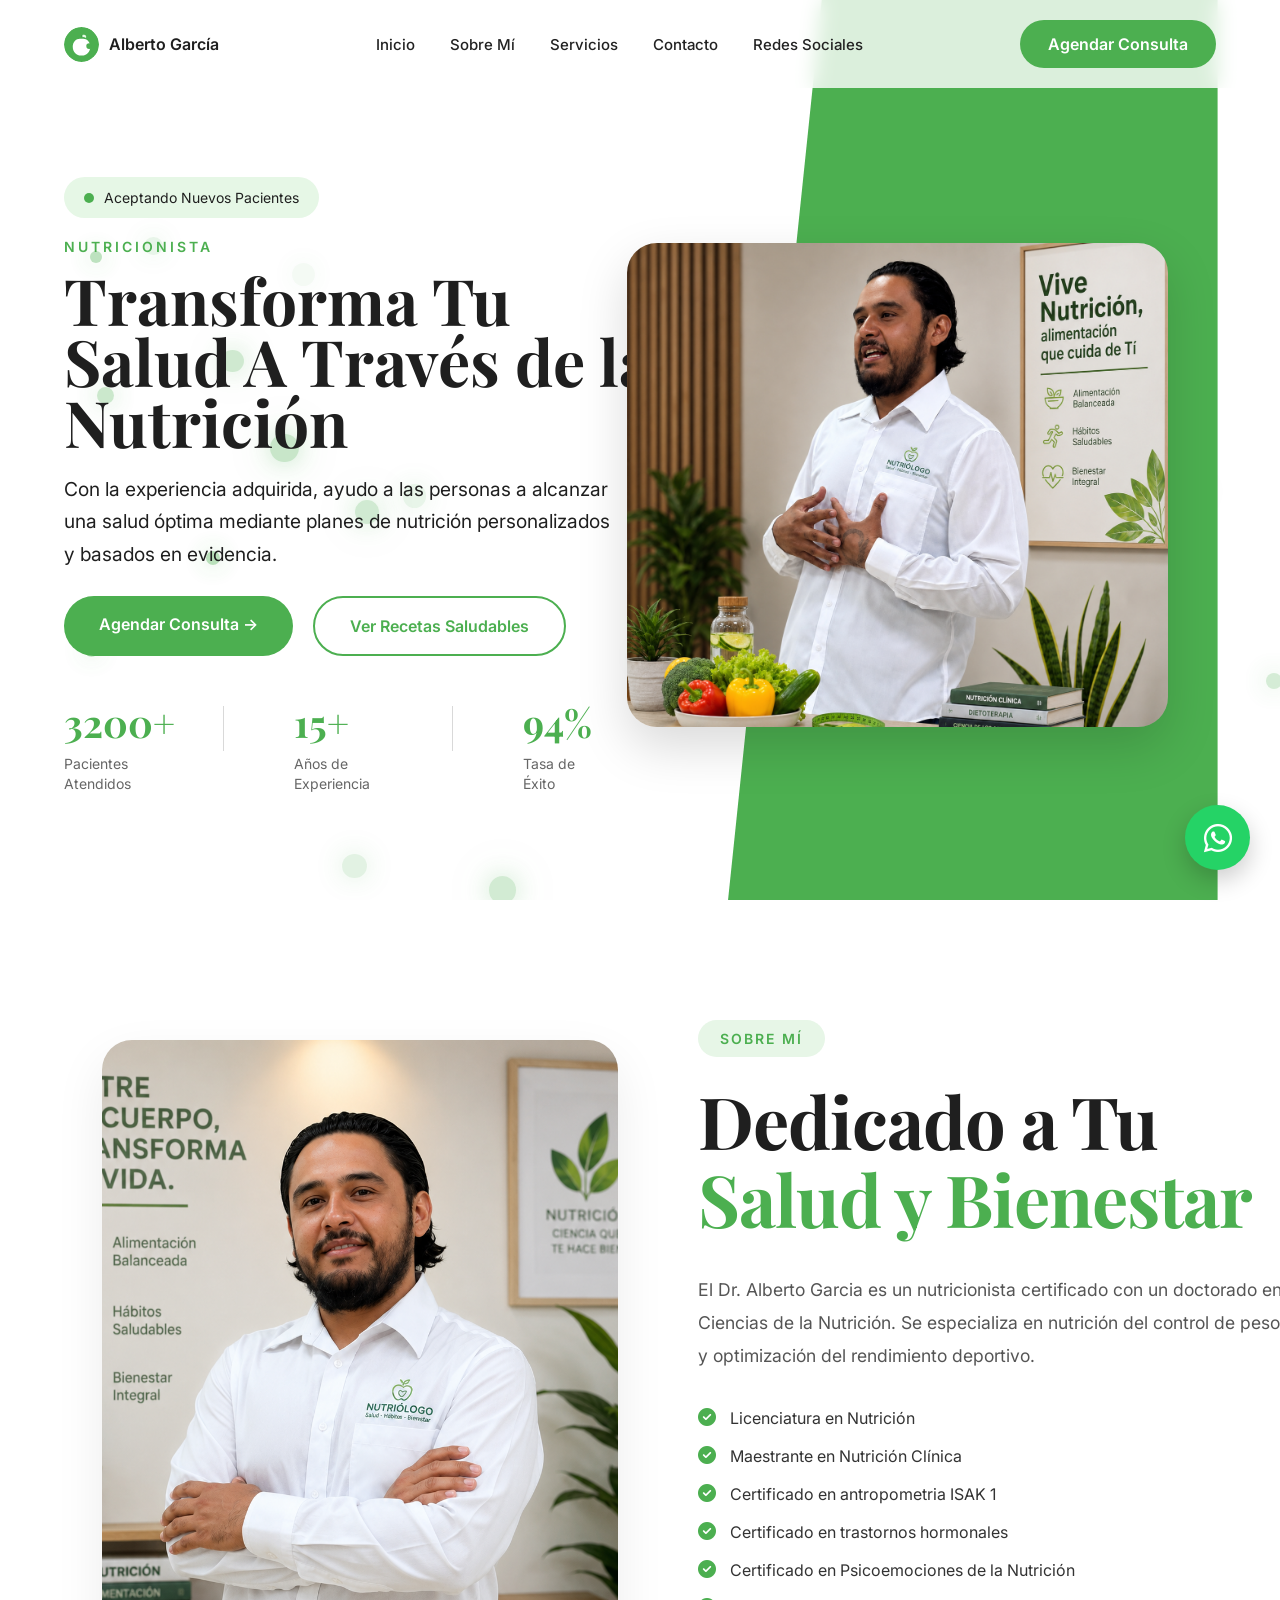
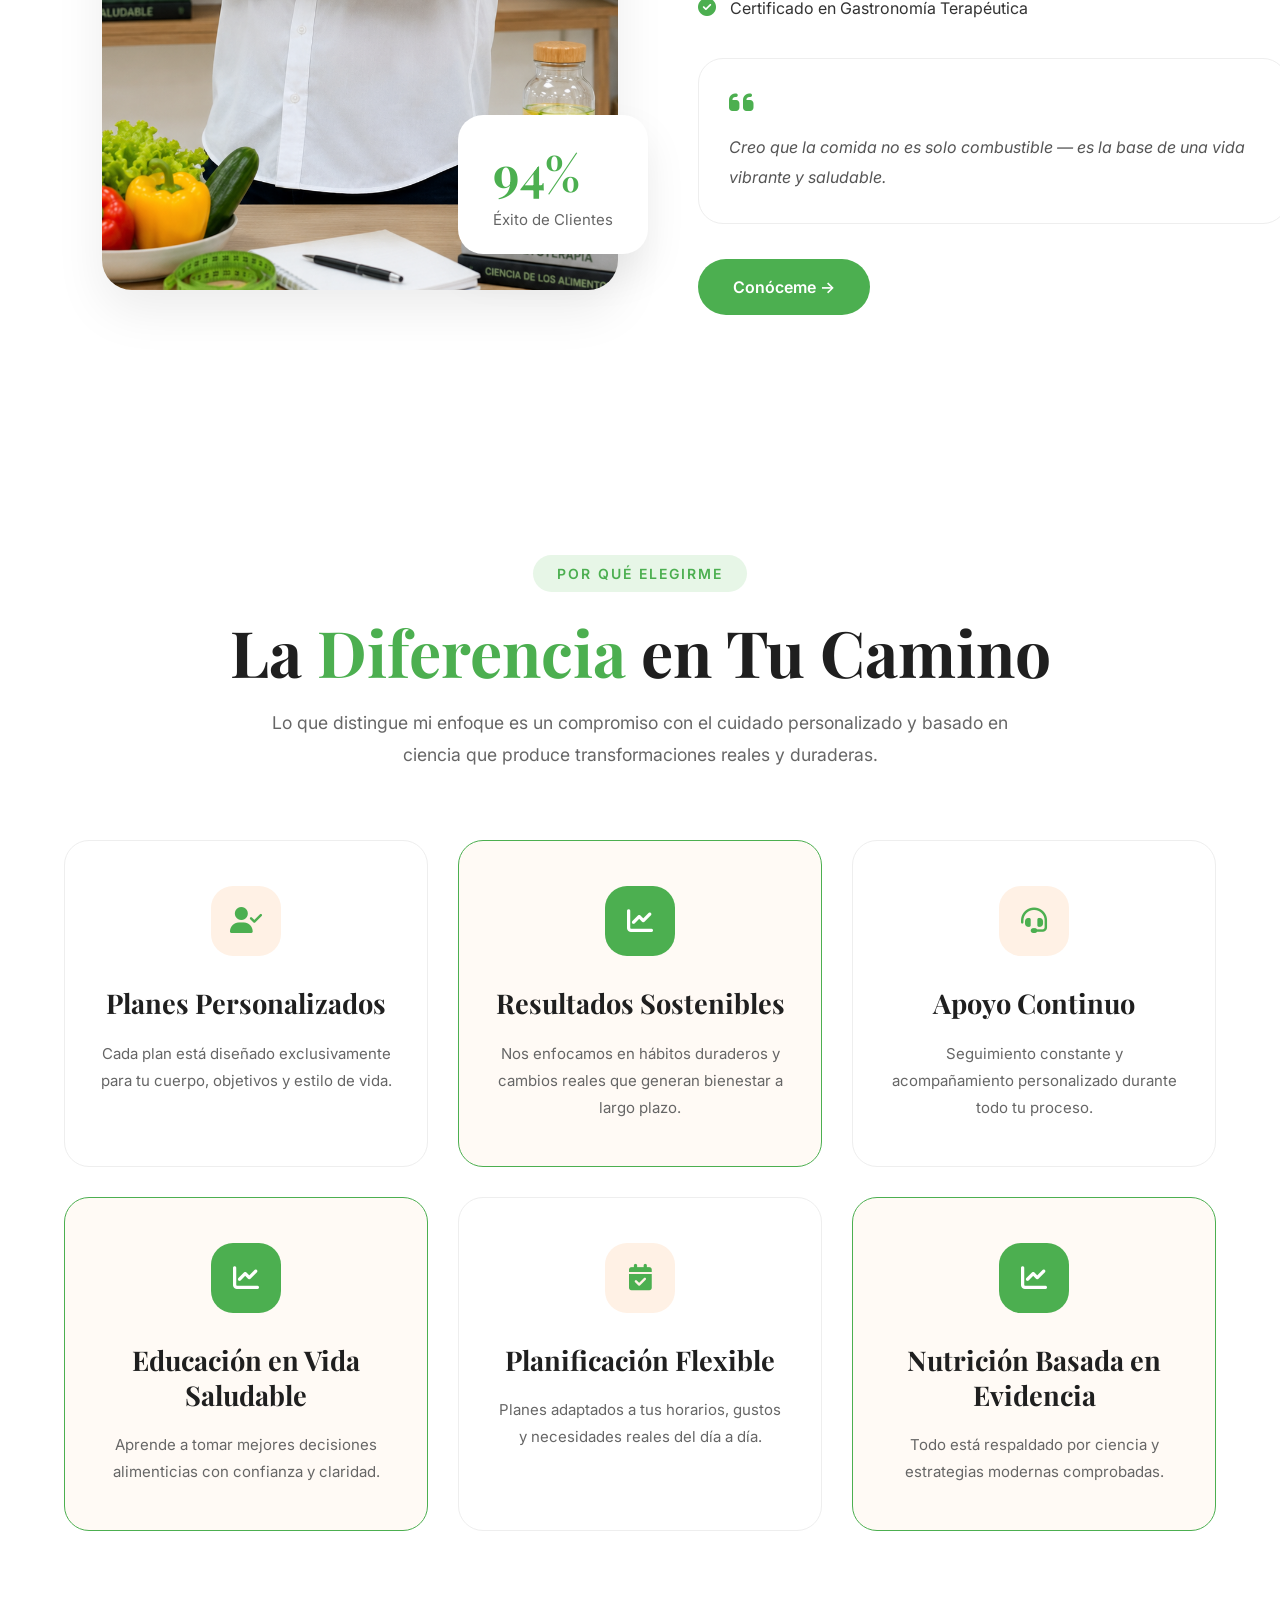
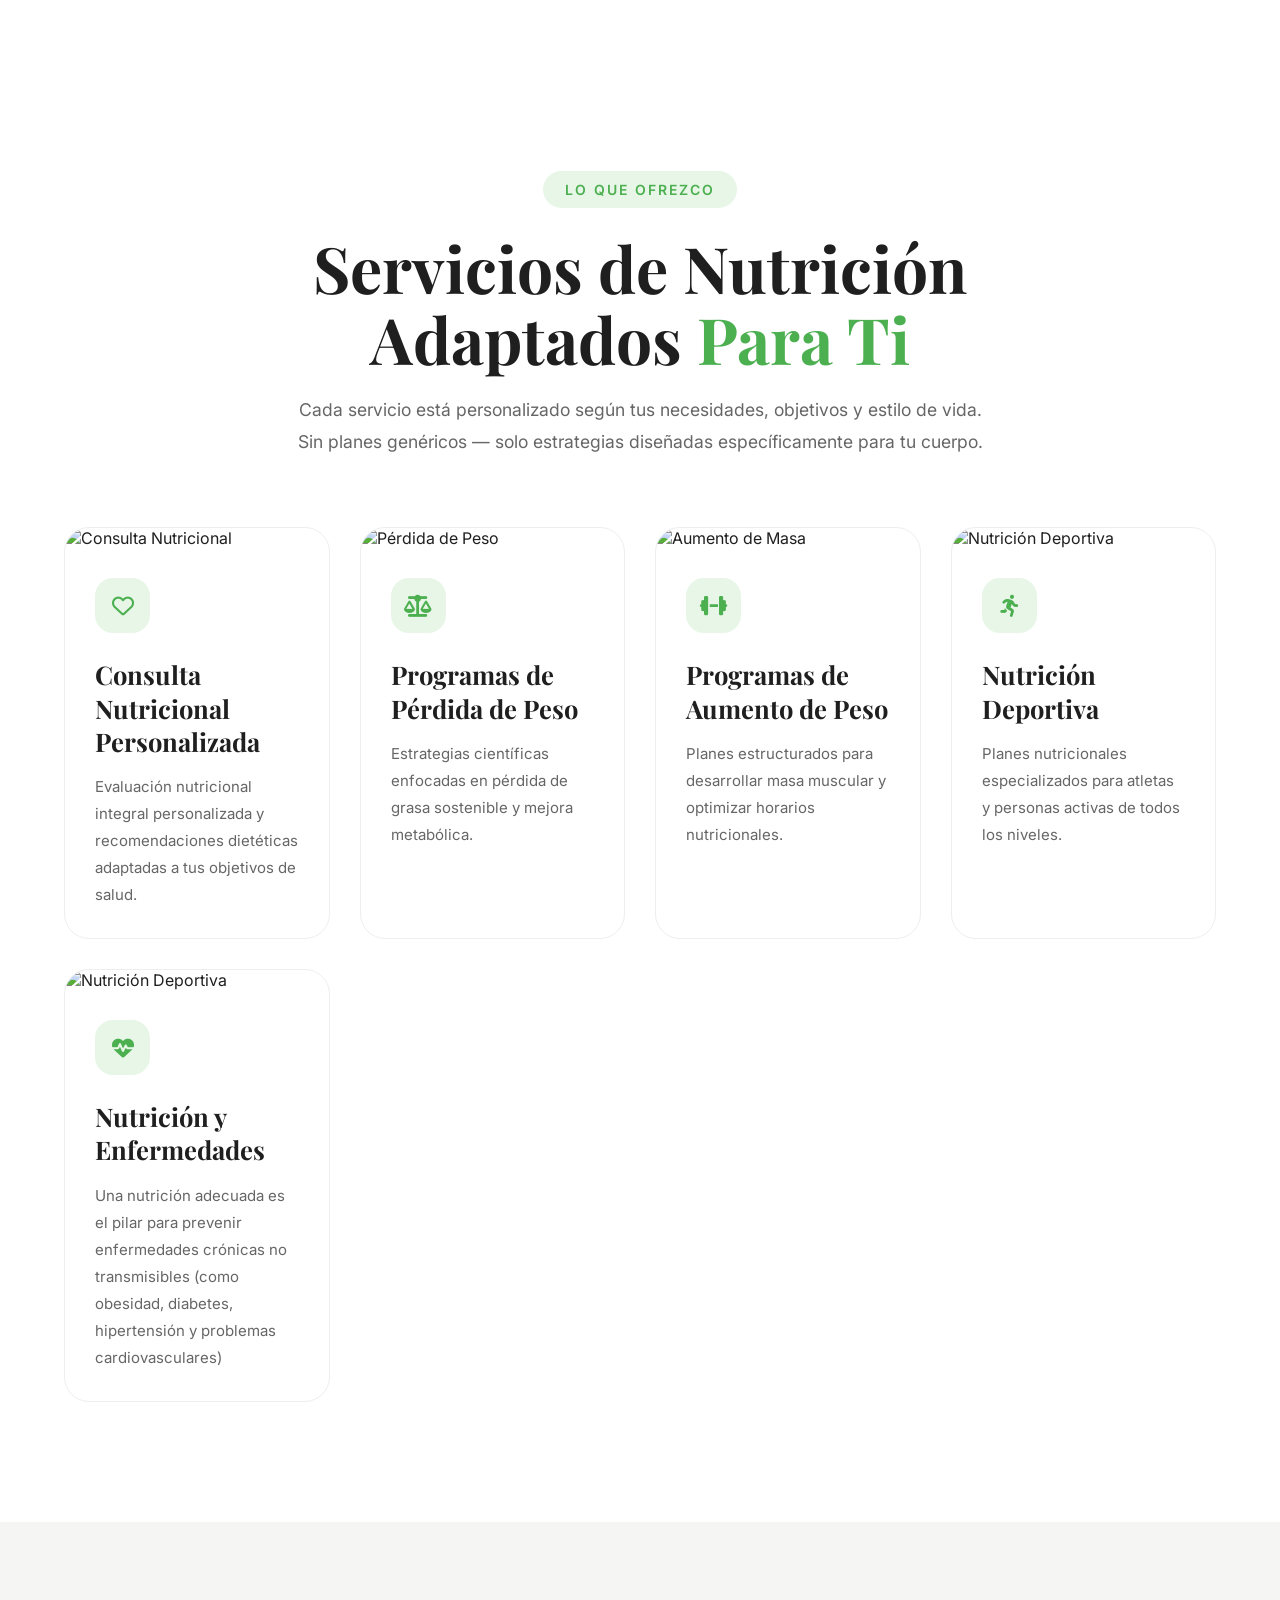
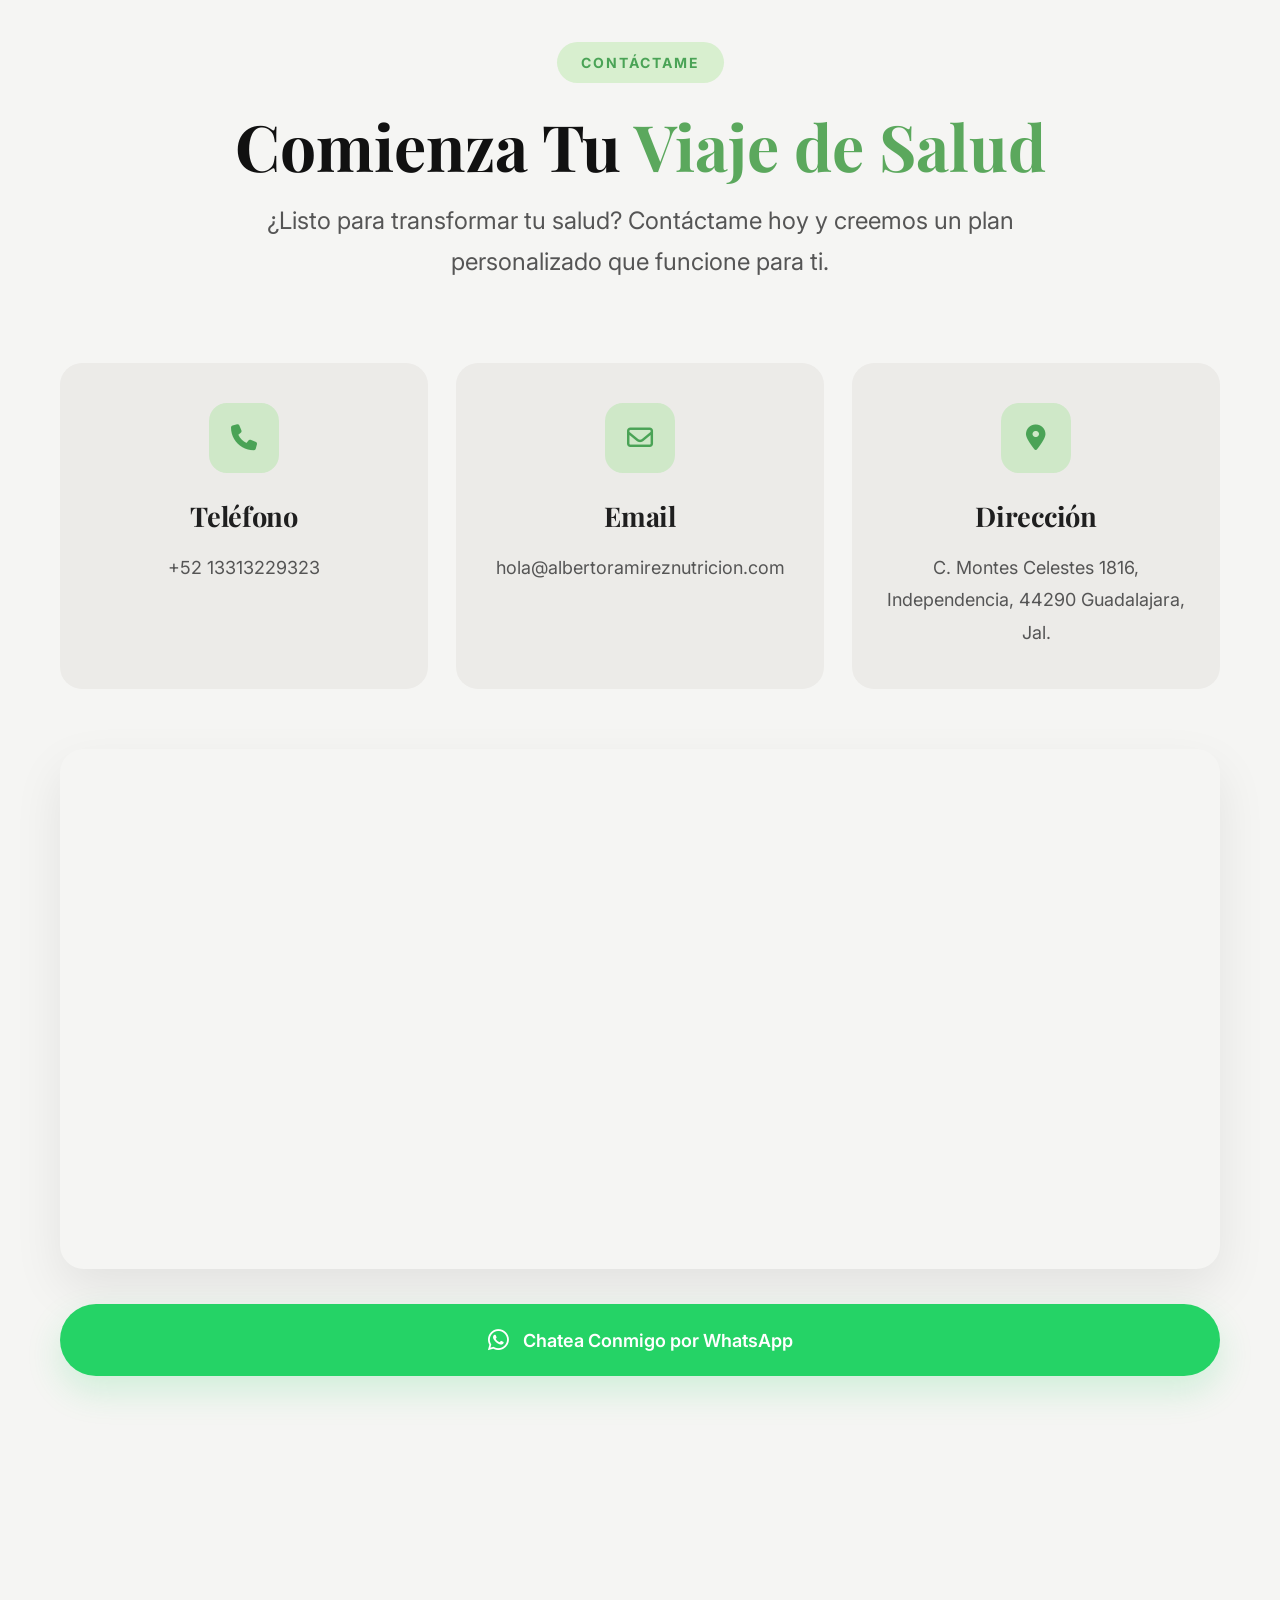
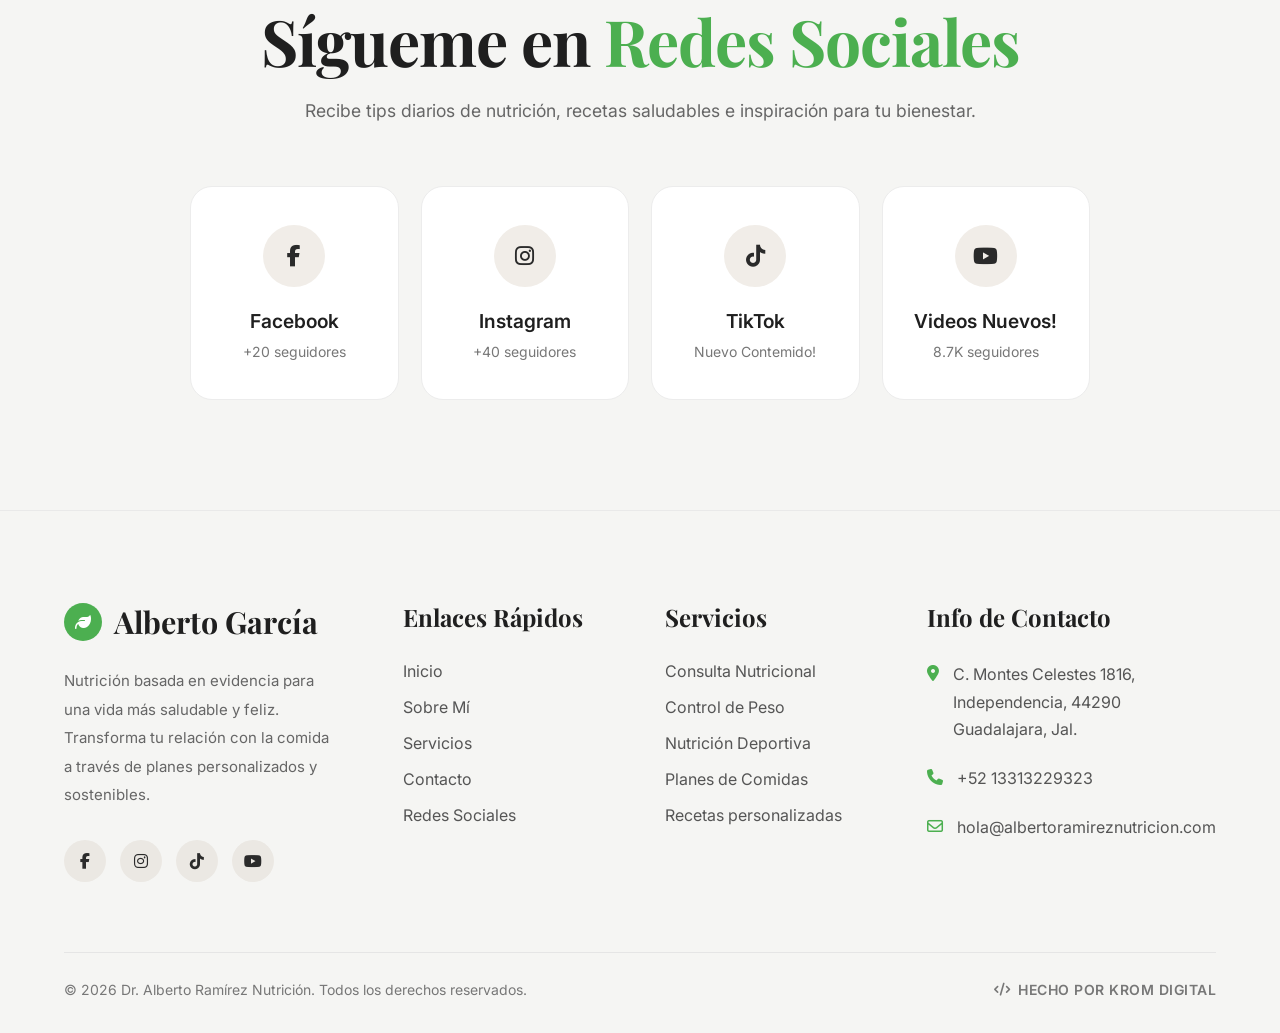
==== commit 545b30e1: "Actualización de la página" ====
--- a/index.html
+++ b/index.html
@@ -760,7 +760,7 @@
 
         <!-- TIKTOK -->
 
-        <a href="#"
+        <a href="https://www.tiktok.com/@nutriologoalberto2?_r=1&_t=ZS-98VokzjaMwU"
         target="_blank"
         class="social-card">
 
@@ -770,13 +770,13 @@
 
             <h3>TikTok</h3>
 
-            <span>45.1K seguidores</span>
+            <span>Nuevo Contemido!</span>
 
         </a>
 
         <!-- YOUTUBE -->
 
-        <a href="#"
+        <a href="https://youtube.com/@albertomoisesgarciacruz?si=gFbiATjiBtK4r50U"
         target="_blank"
         class="social-card">
 
@@ -784,7 +784,7 @@
                 <i class="fa-brands fa-youtube"></i>
             </div>
 
-            <h3>YouTube</h3>
+            <h3>Videos Nuevos!</h3>
 
             <span>8.7K seguidores</span>
 
@@ -836,11 +836,11 @@
                     <i class="fa-brands fa-instagram"></i>
                 </a>
 
-                <a href="#">
+                <a href="https://www.tiktok.com/@nutriologoalberto2?_r=1&_t=ZS-98VokzjaMwU">
                     <i class="fa-brands fa-tiktok"></i>
                 </a>
 
-                <a href="#">
+                <a href="https://youtube.com/@albertomoisesgarciacruz?si=gFbiATjiBtK4r50U">
                     <i class="fa-brands fa-youtube"></i>
                 </a>
 
--- a/style.css
+++ b/style.css
@@ -1863,12 +1863,12 @@
     left:0;
     width:0;
     height:1.5px;
-    background:#B66BE8;
+    background:#25D366;
     transition:.35s ease;
 }
 
 .krom-credit:hover{
-    color:#B66BE8;
+    color:#25D366;
     letter-spacing:1.5px;
 }
 
@@ -1878,4 +1878,53 @@
 
 .krom-credit:hover::after{
     width:100%;
+}
+
+
+
+
+/* MENÚ MÓVIL DESPLEGABLE */
+
+@media(max-width:992px){
+
+    .nav-links{
+        display:flex;
+        flex-direction:column;
+        position:fixed;
+        top:78px;
+        left:0;
+        width:100%;
+        background:#fff;
+        padding:30px 5%;
+        gap:25px;
+        box-shadow:0 15px 30px rgba(0,0,0,.08);
+
+        transform:translateY(-150%);
+        opacity:0;
+        transition:.4s;
+        z-index:999;
+    }
+
+    .nav-links.nav-active{
+        transform:translateY(0);
+        opacity:1;
+    }
+
+    .nav-links a{
+        font-size:18px;
+        text-align:center;
+    }
+
+    /* ANIMACIÓN DEL ÍCONO A "X" */
+
+    .menu-toggle{
+        transition:.3s;
+        z-index:1001;
+        position:relative;
+    }
+
+    .menu-toggle.active i::before{
+        content:"\f00d"; /* ícono de X (font-awesome) */
+    }
+
 }
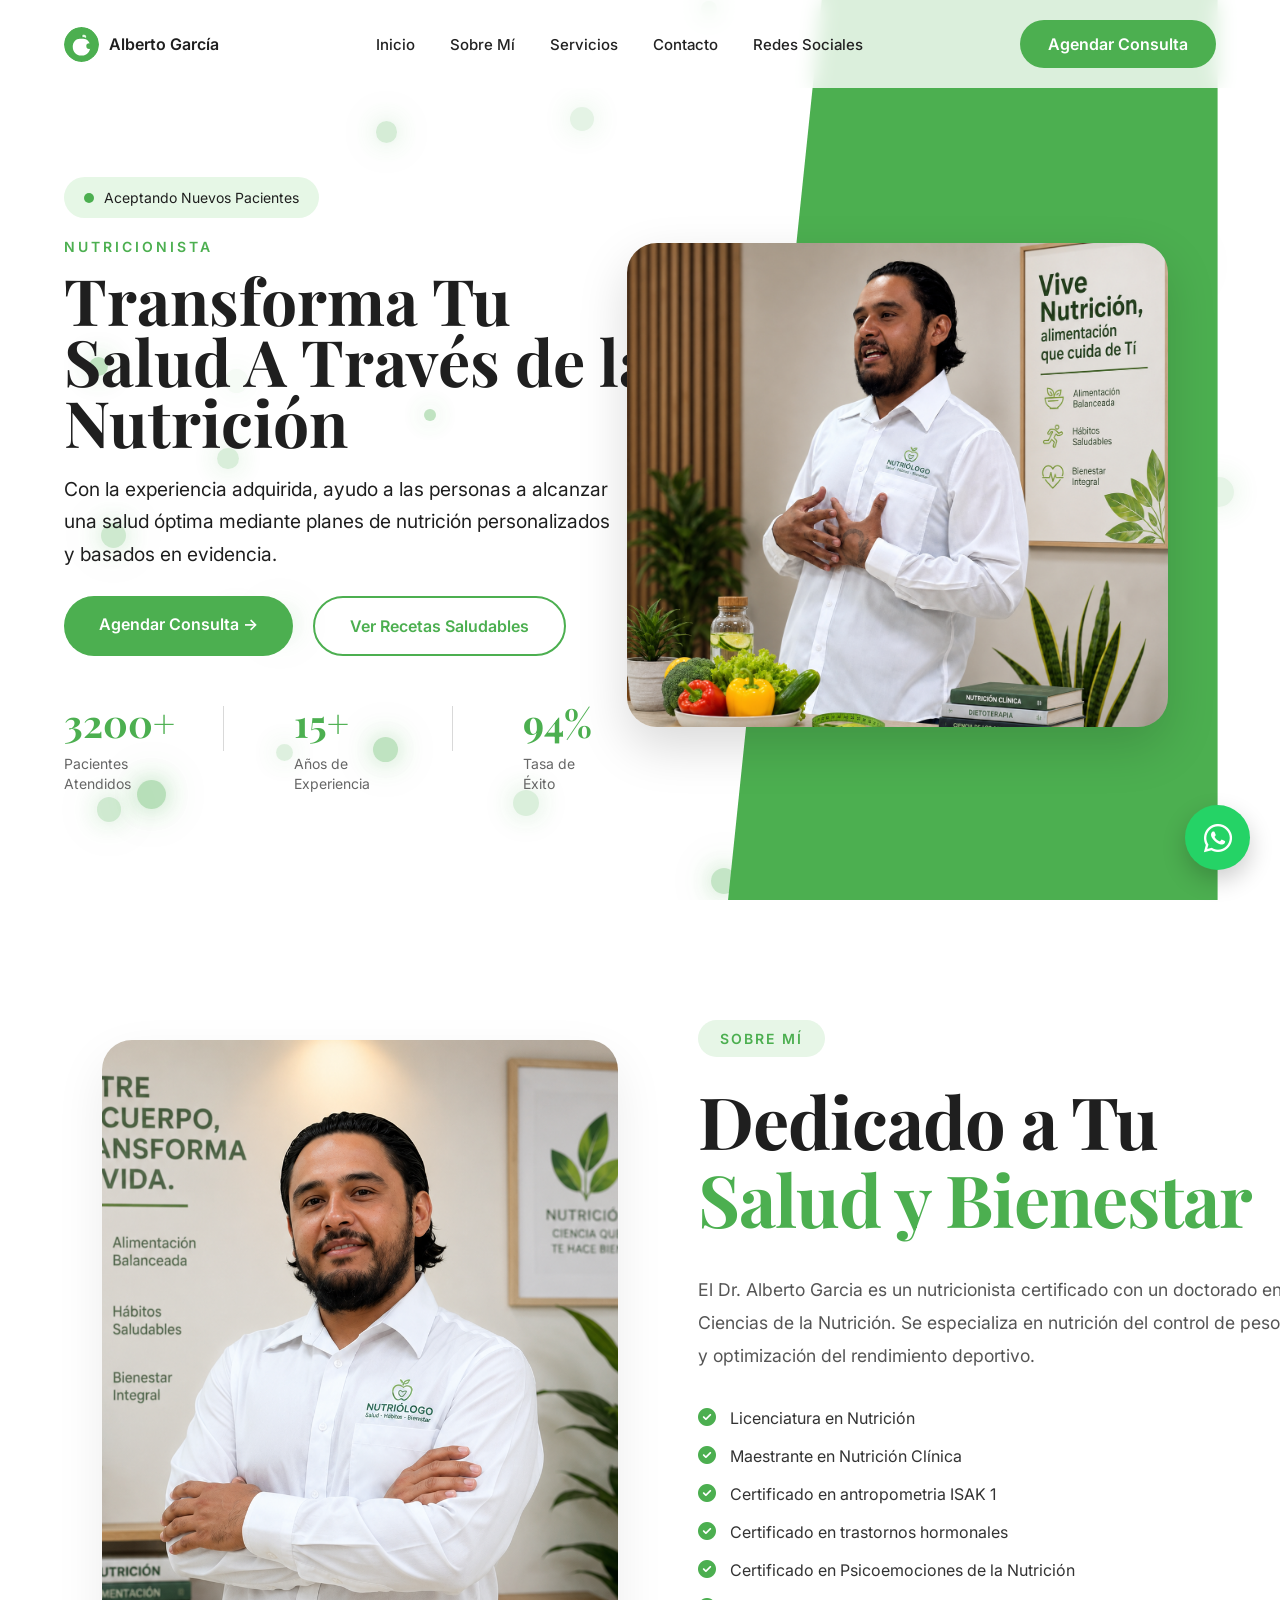
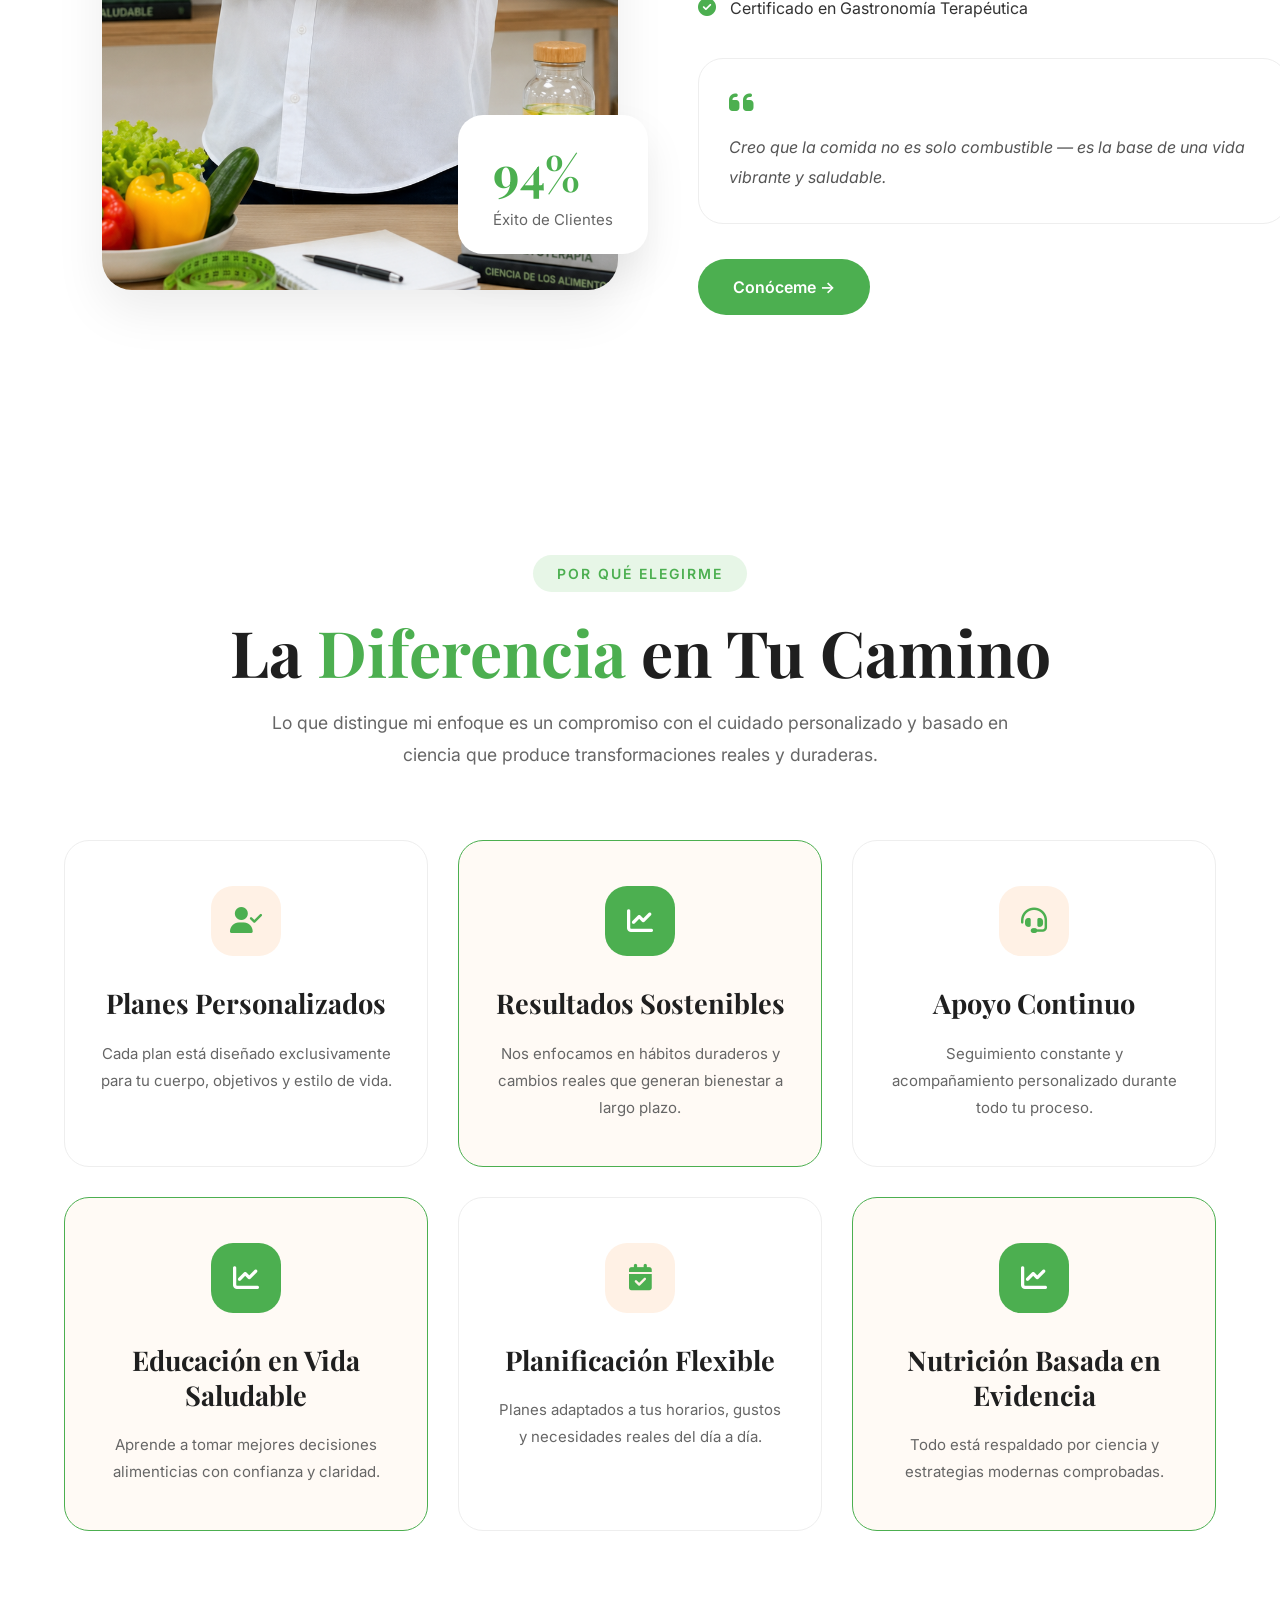
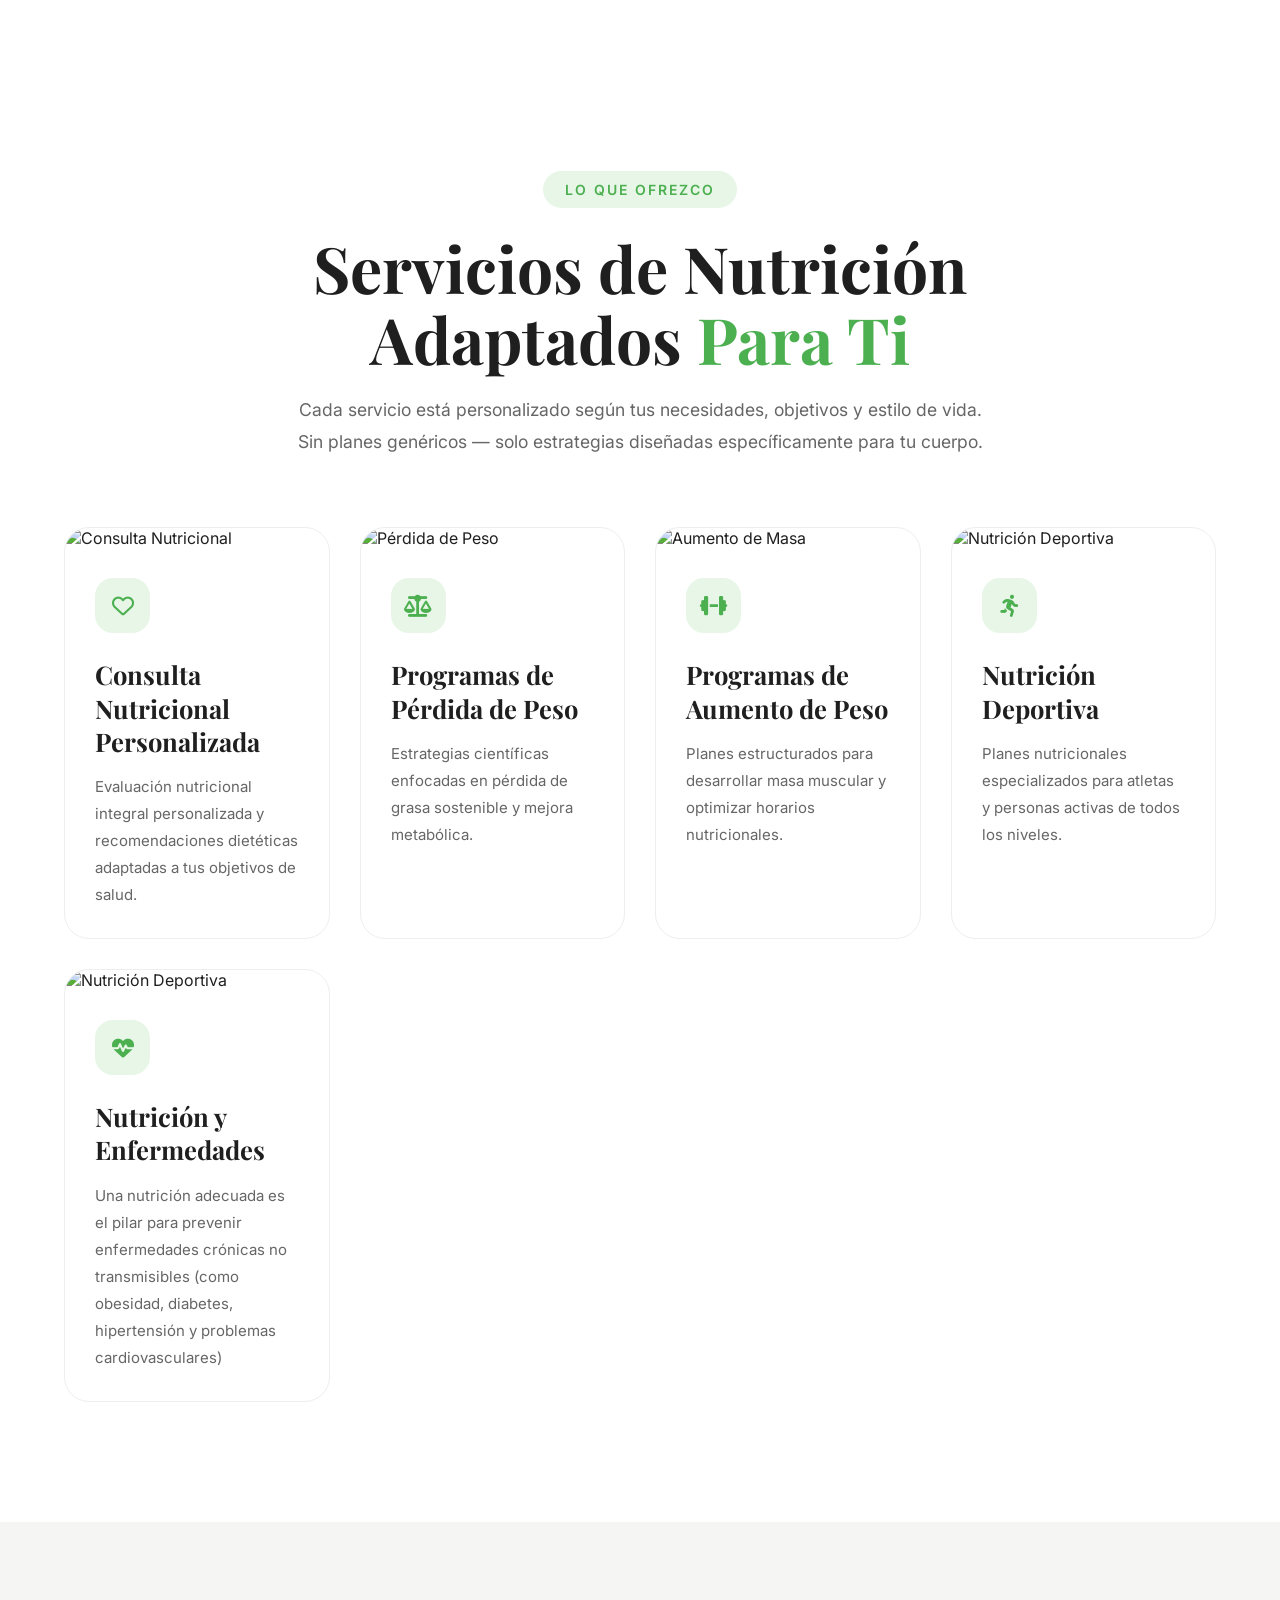
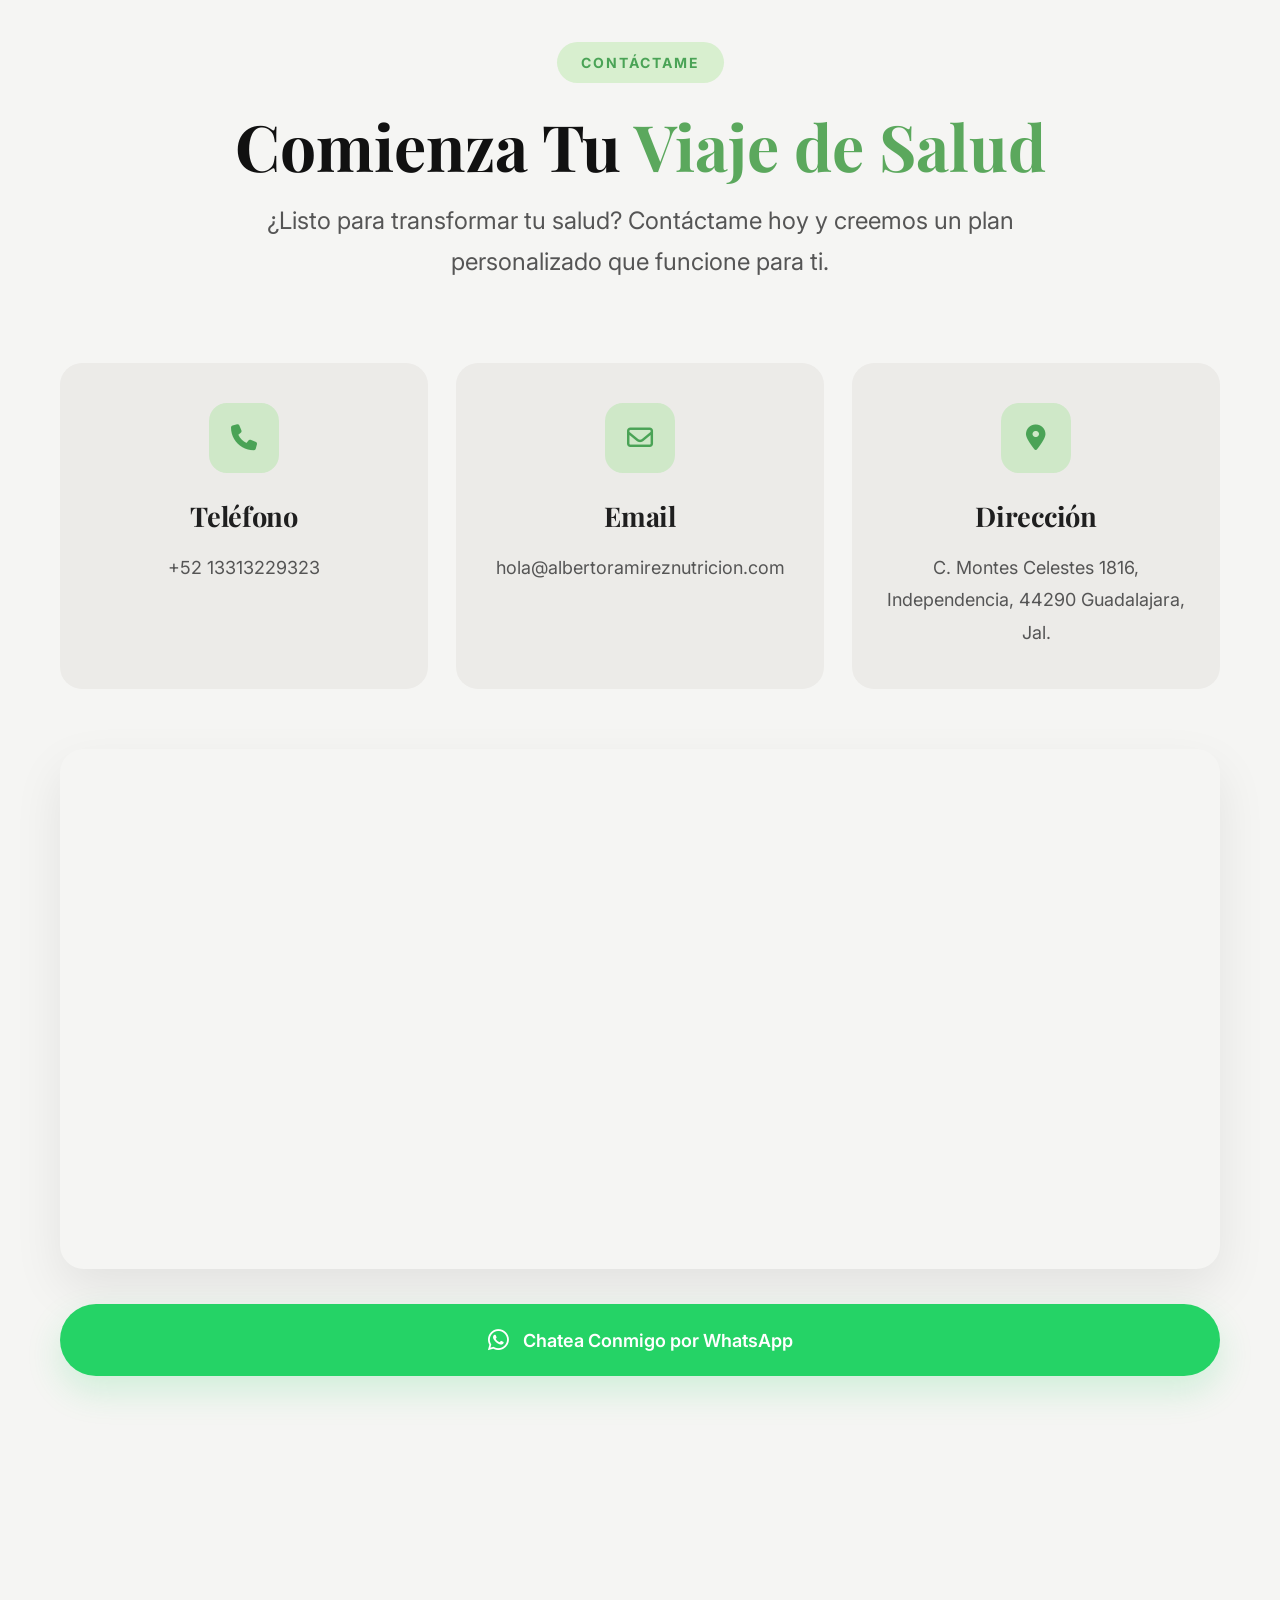
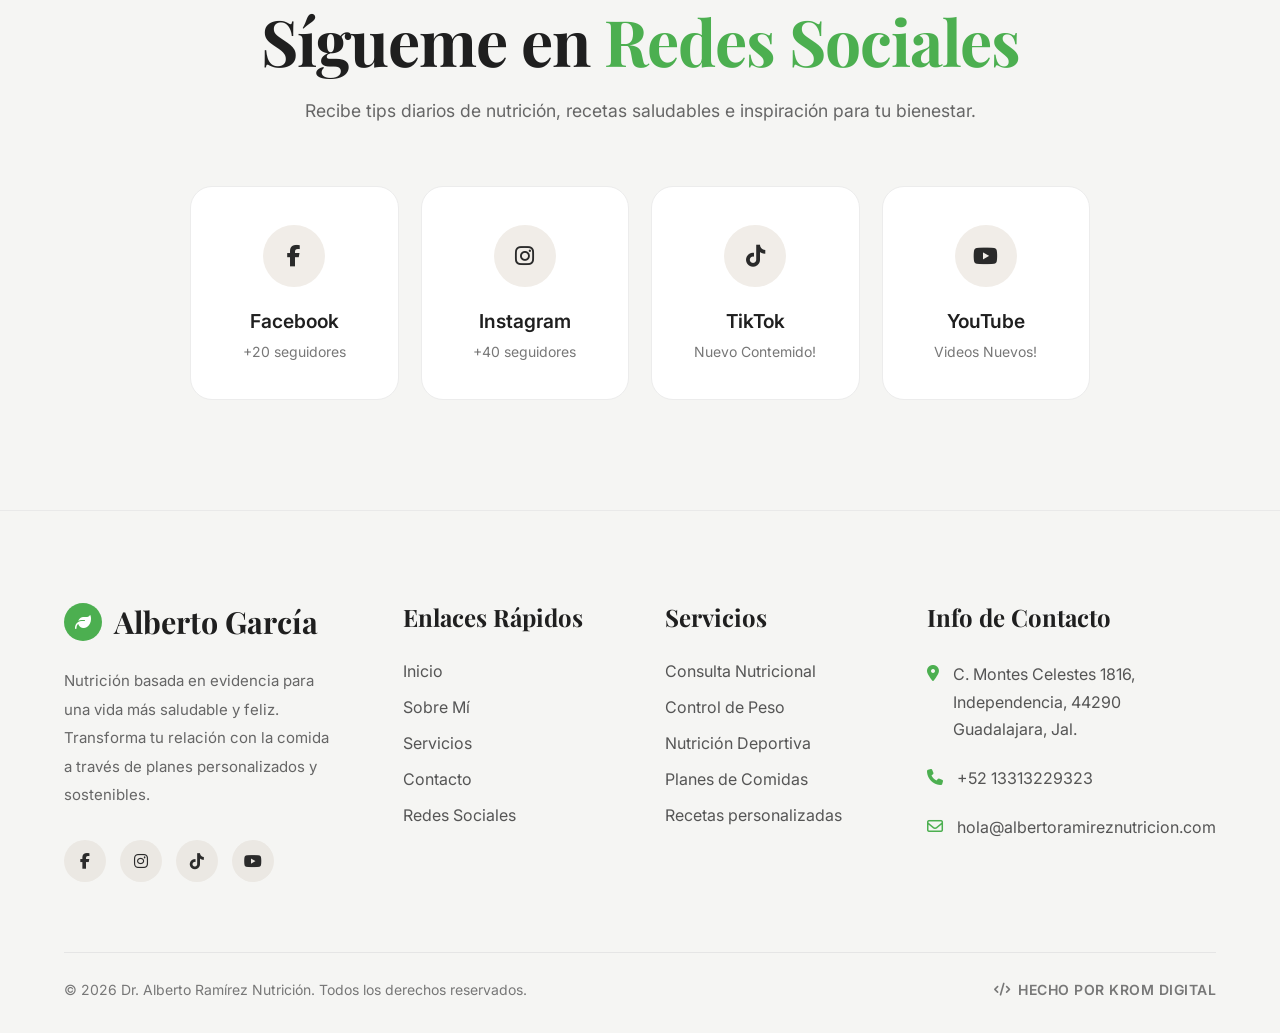
==== commit f62cd093: "Actualización de la página" ====
--- a/index.html
+++ b/index.html
@@ -784,9 +784,9 @@
                 <i class="fa-brands fa-youtube"></i>
             </div>
 
-            <h3>Videos Nuevos!</h3>
-
-            <span>8.7K seguidores</span>
+            <h3>YouTube</h3>
+
+            <span>Videos Nuevos!</span>
 
         </a>
 
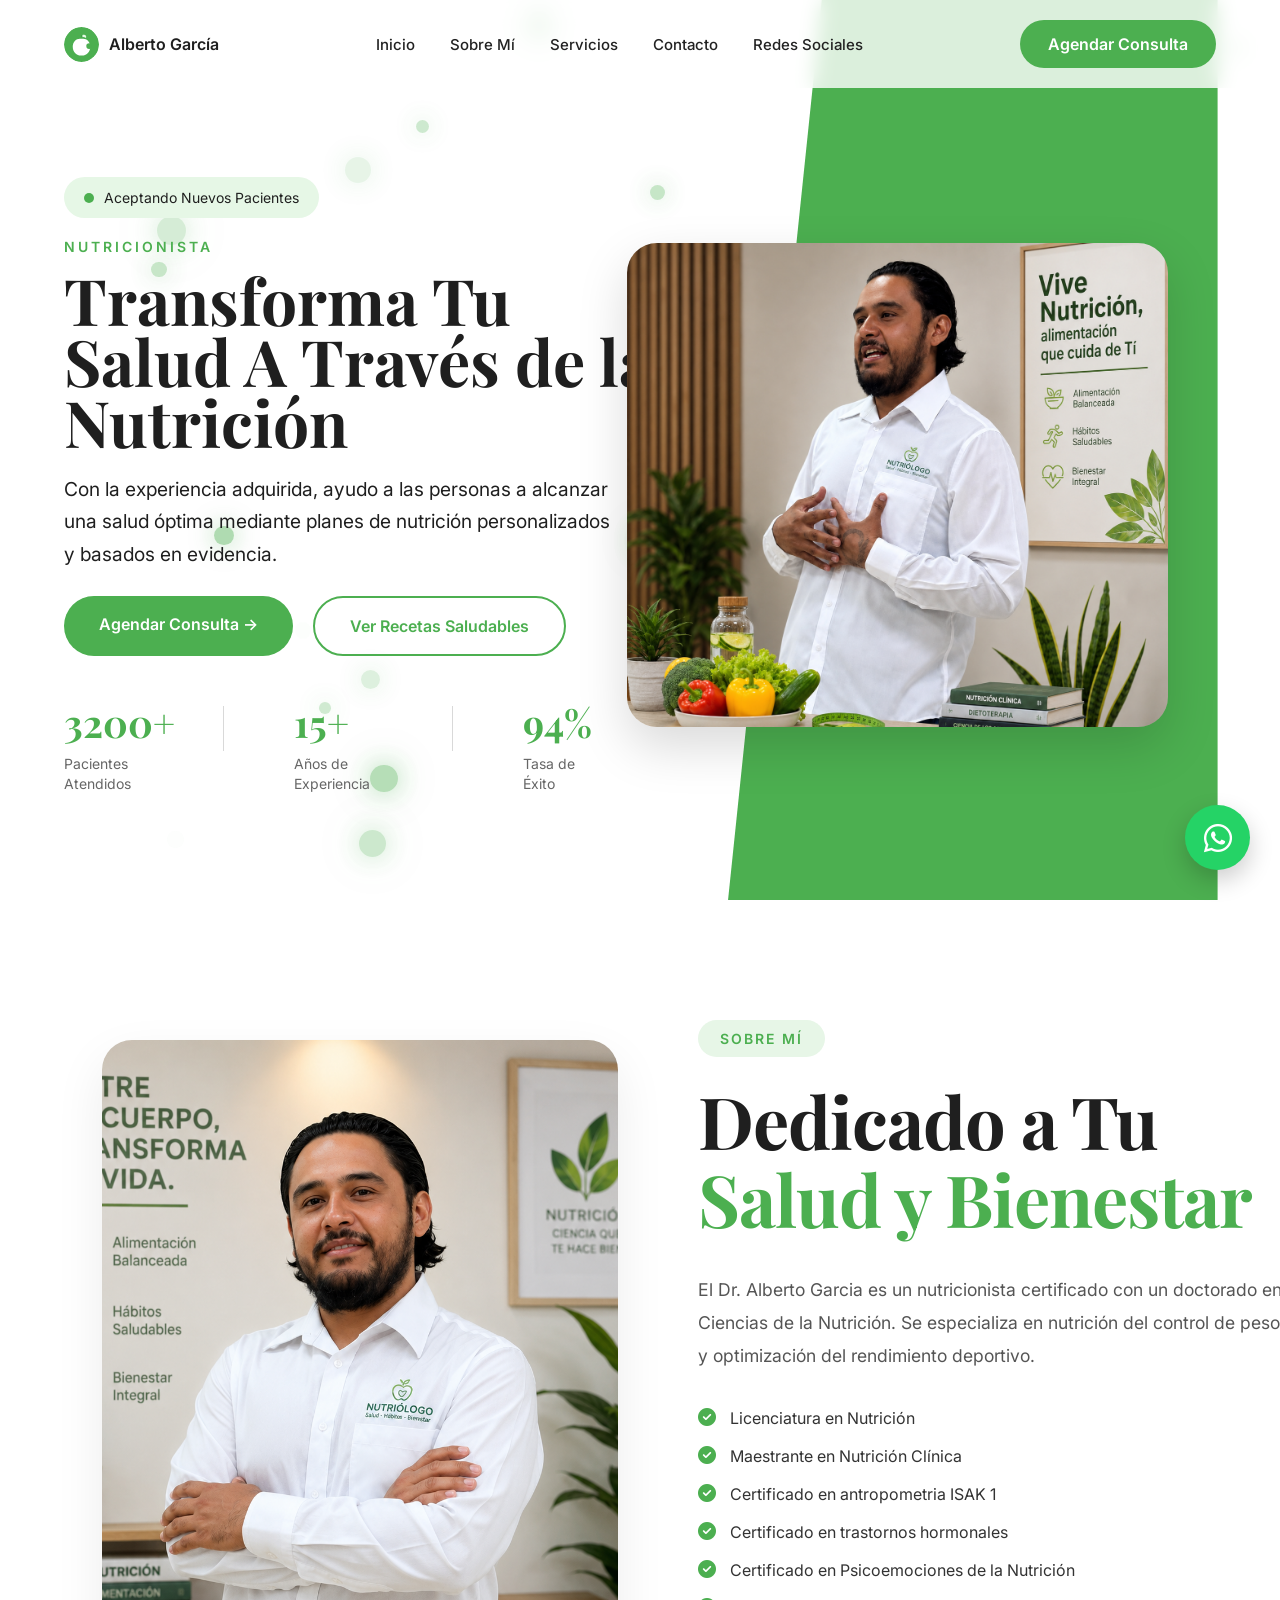
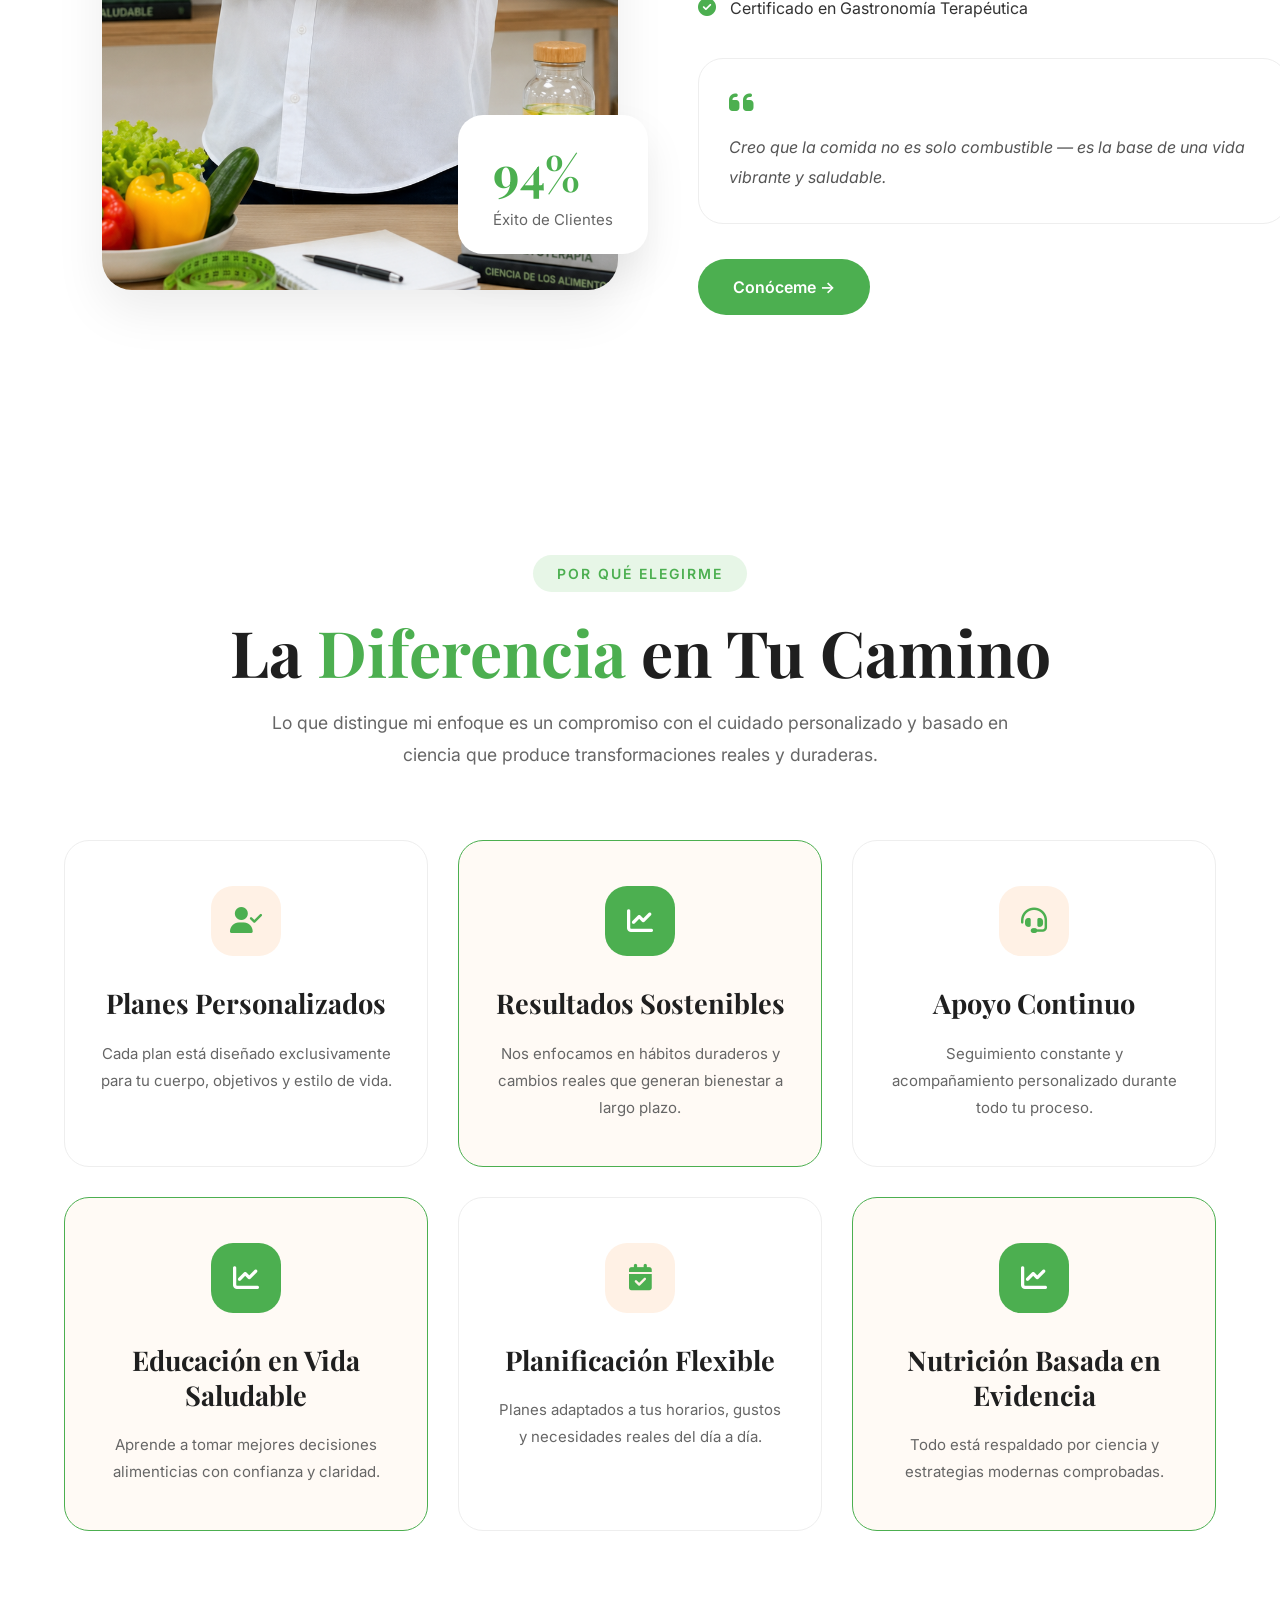
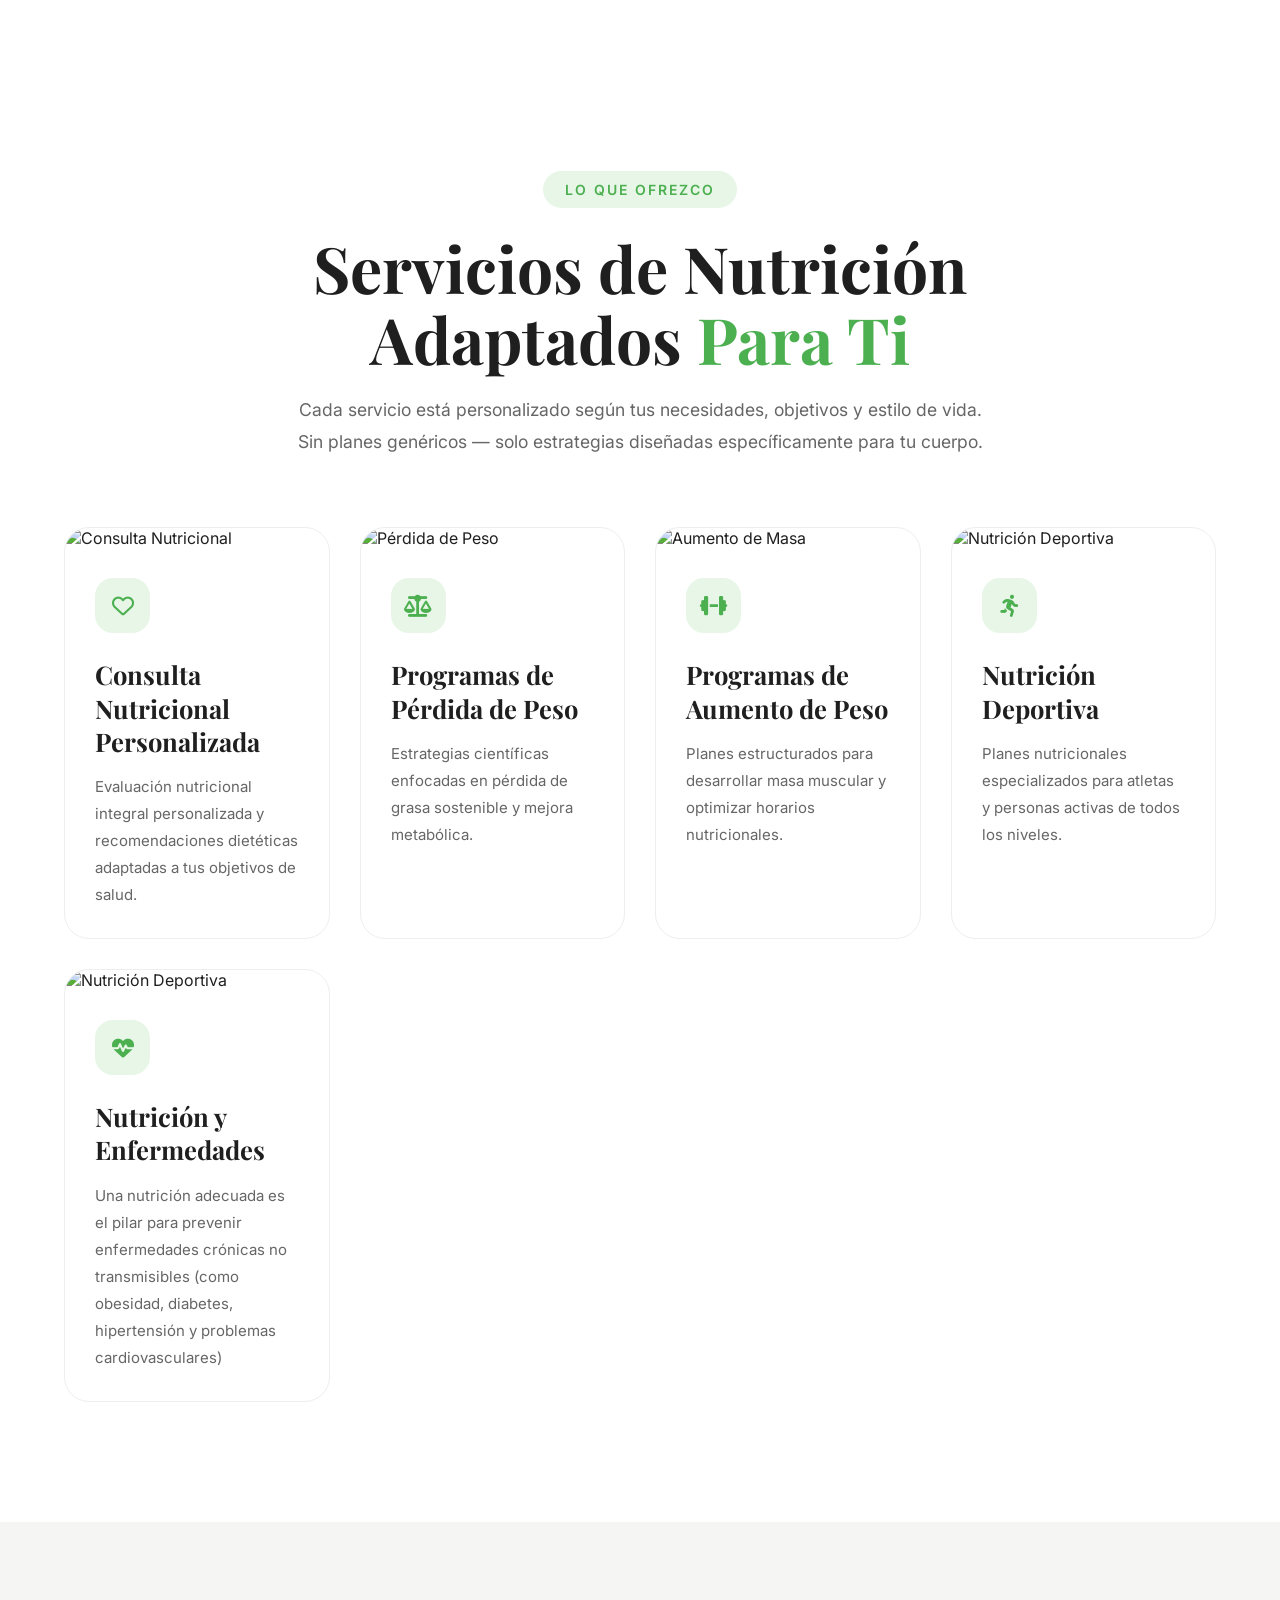
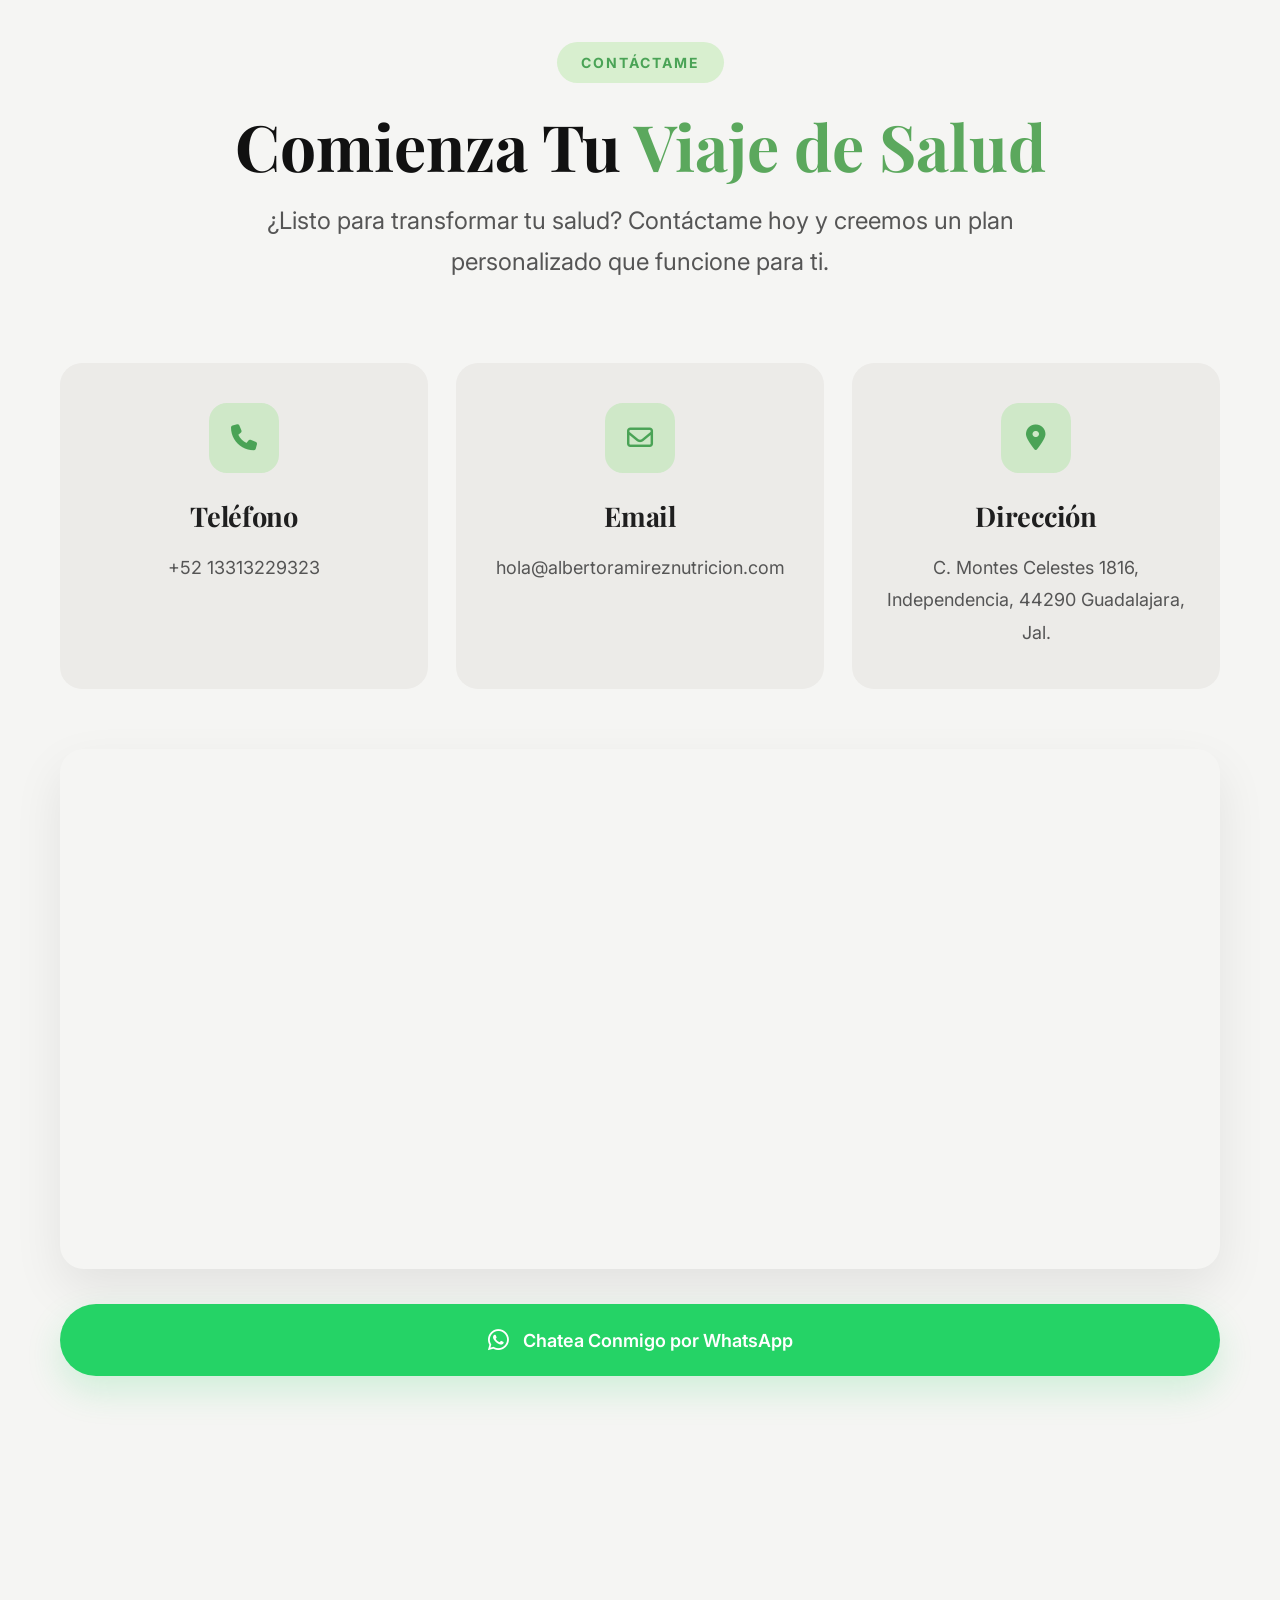
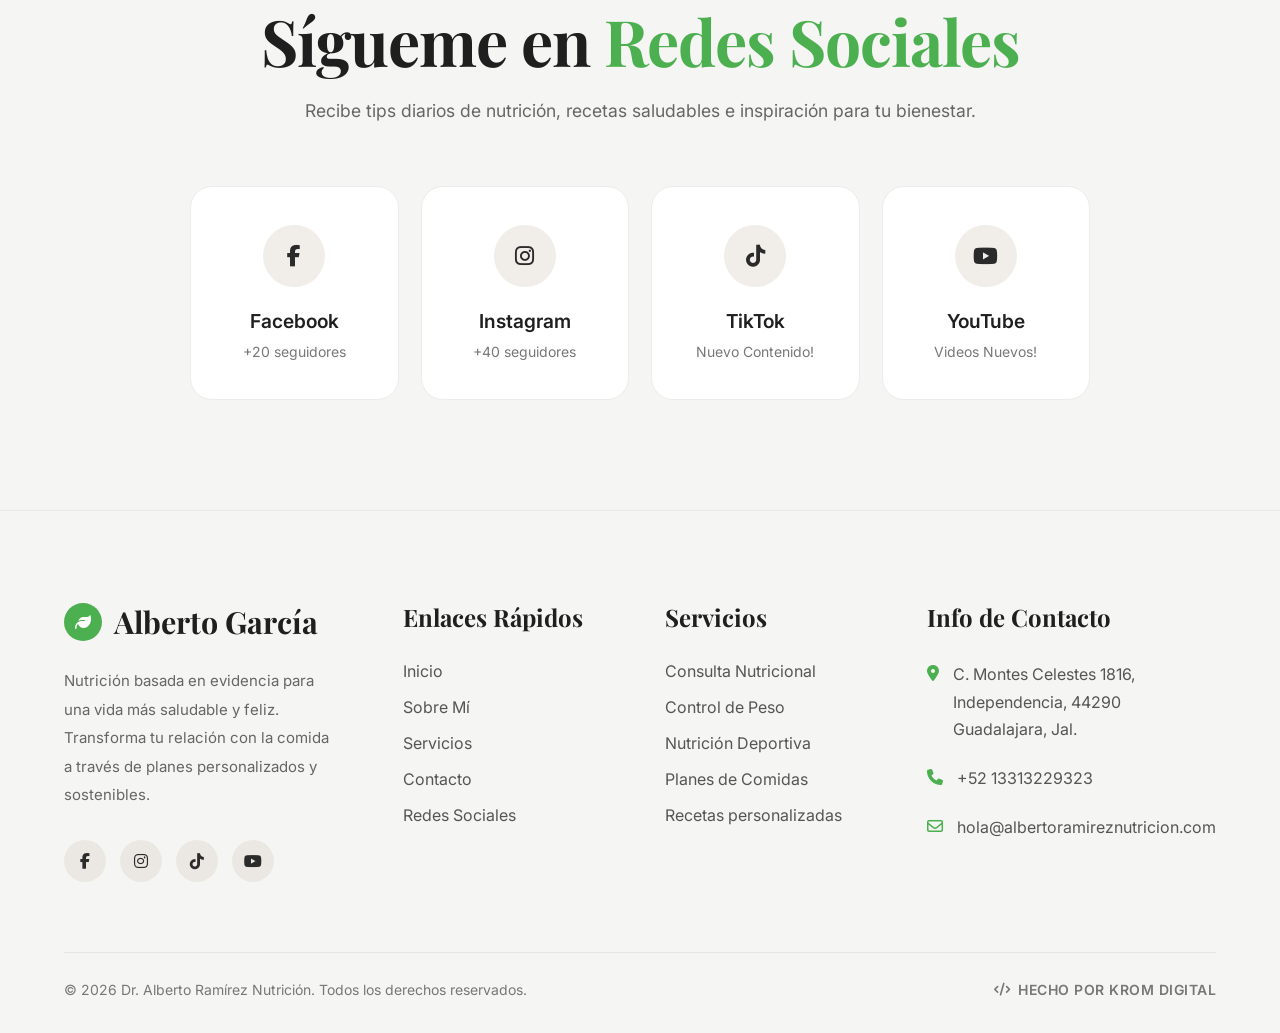
==== commit d6b008ba: "Actualización de la página" ====
--- a/index.html
+++ b/index.html
@@ -770,7 +770,7 @@
 
             <h3>TikTok</h3>
 
-            <span>Nuevo Contemido!</span>
+            <span>Nuevo Contenido!</span>
 
         </a>
 
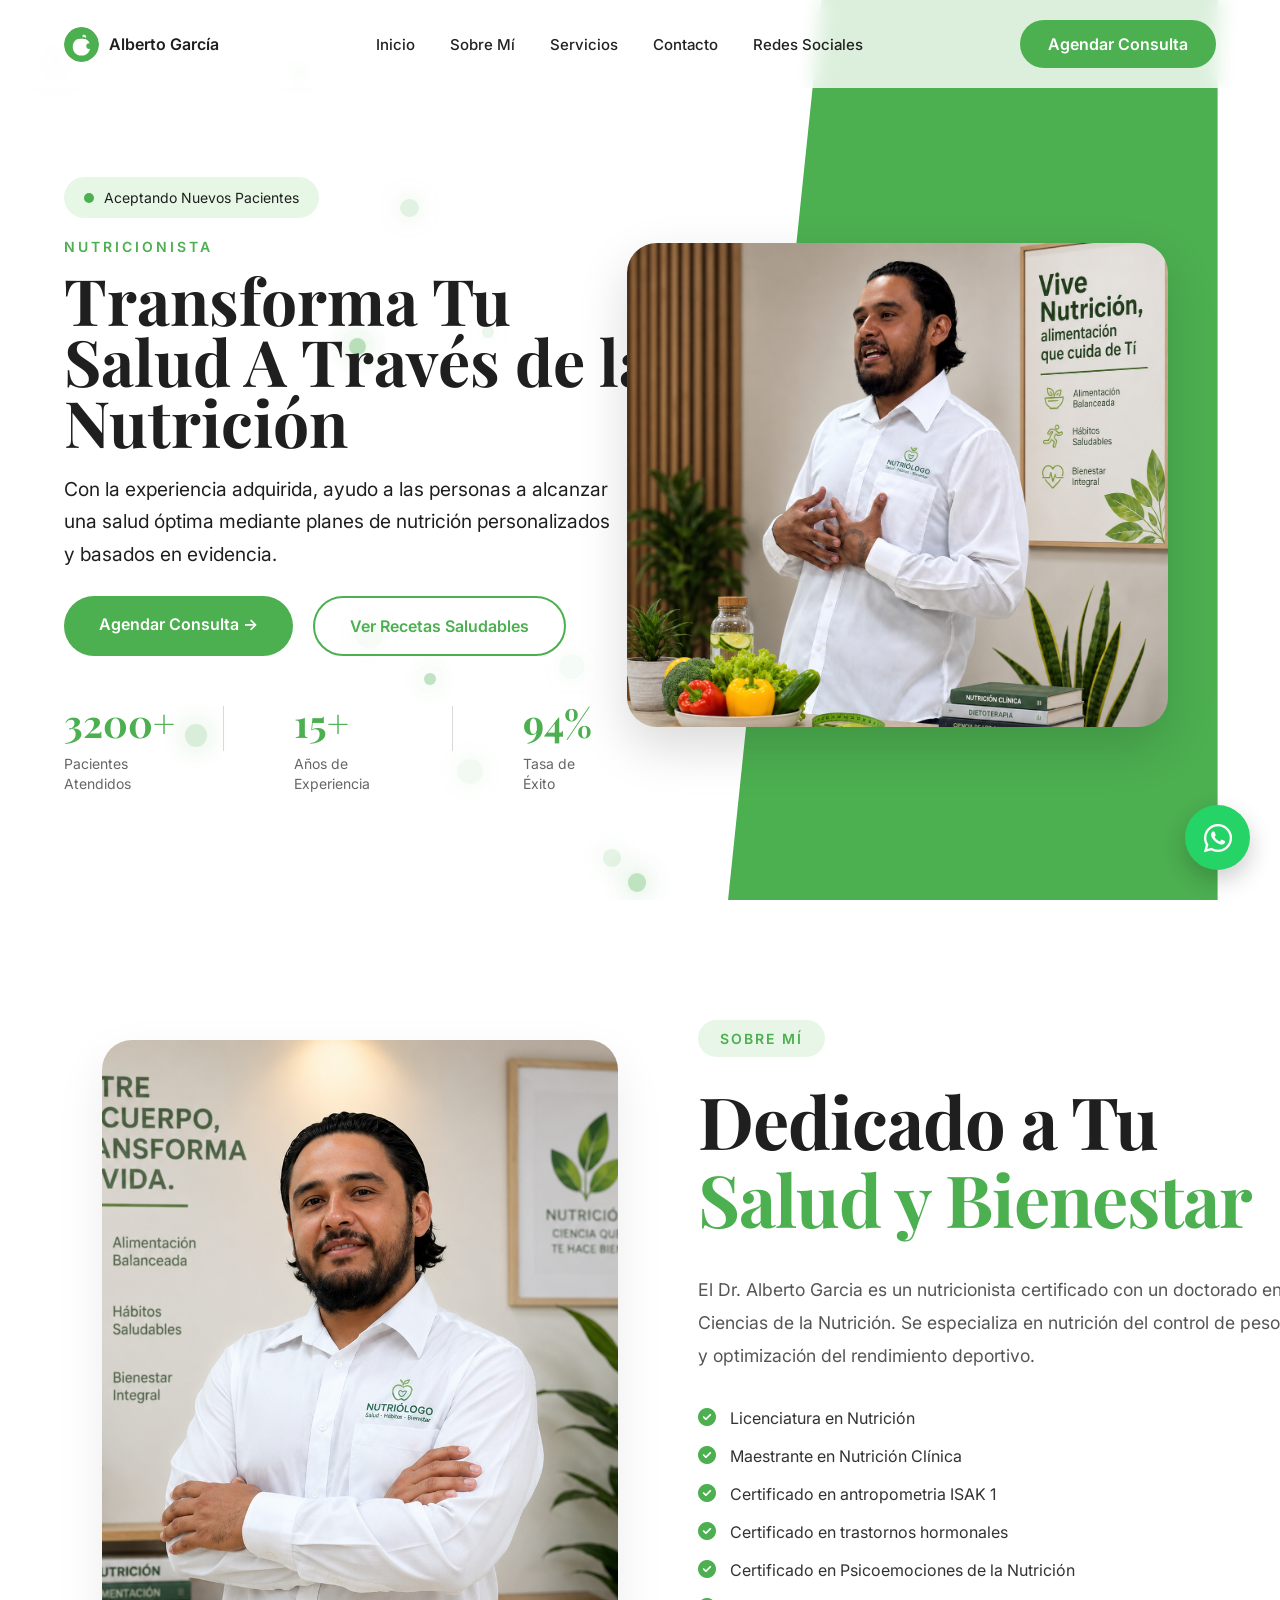
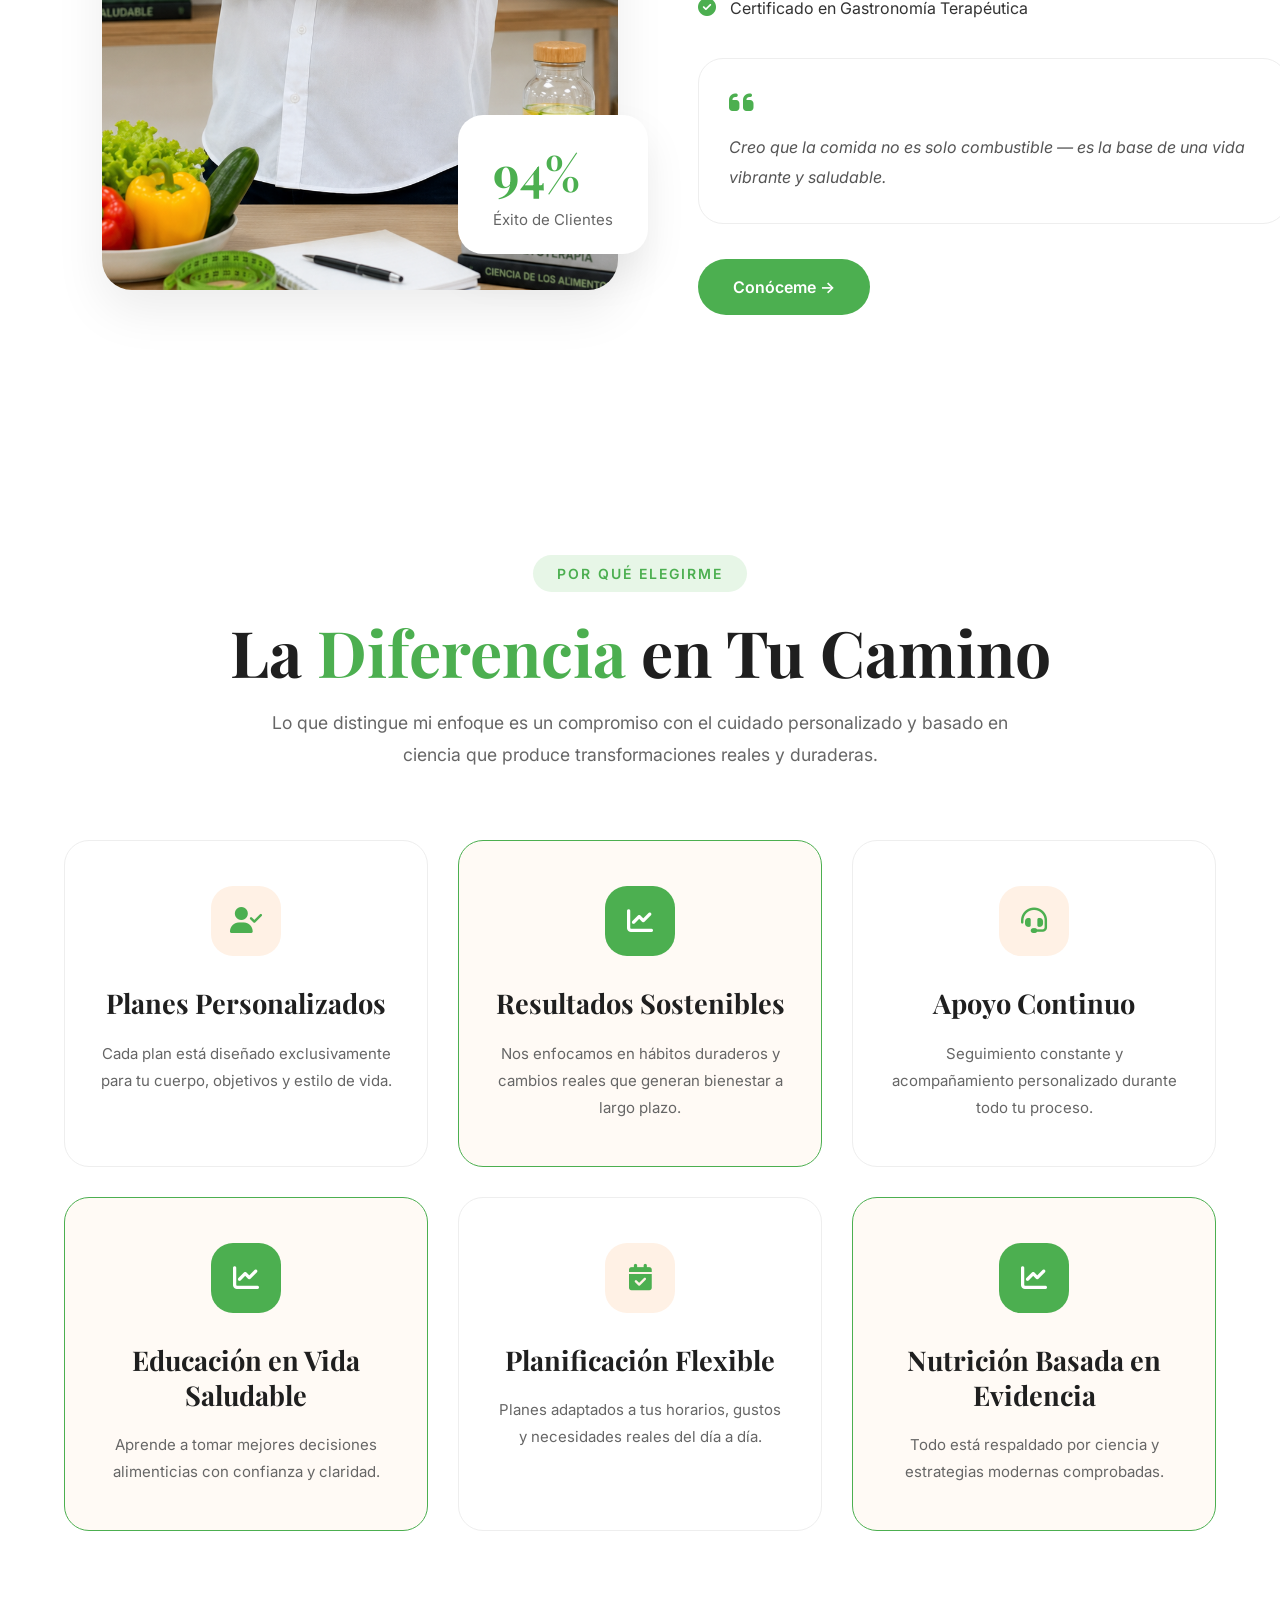
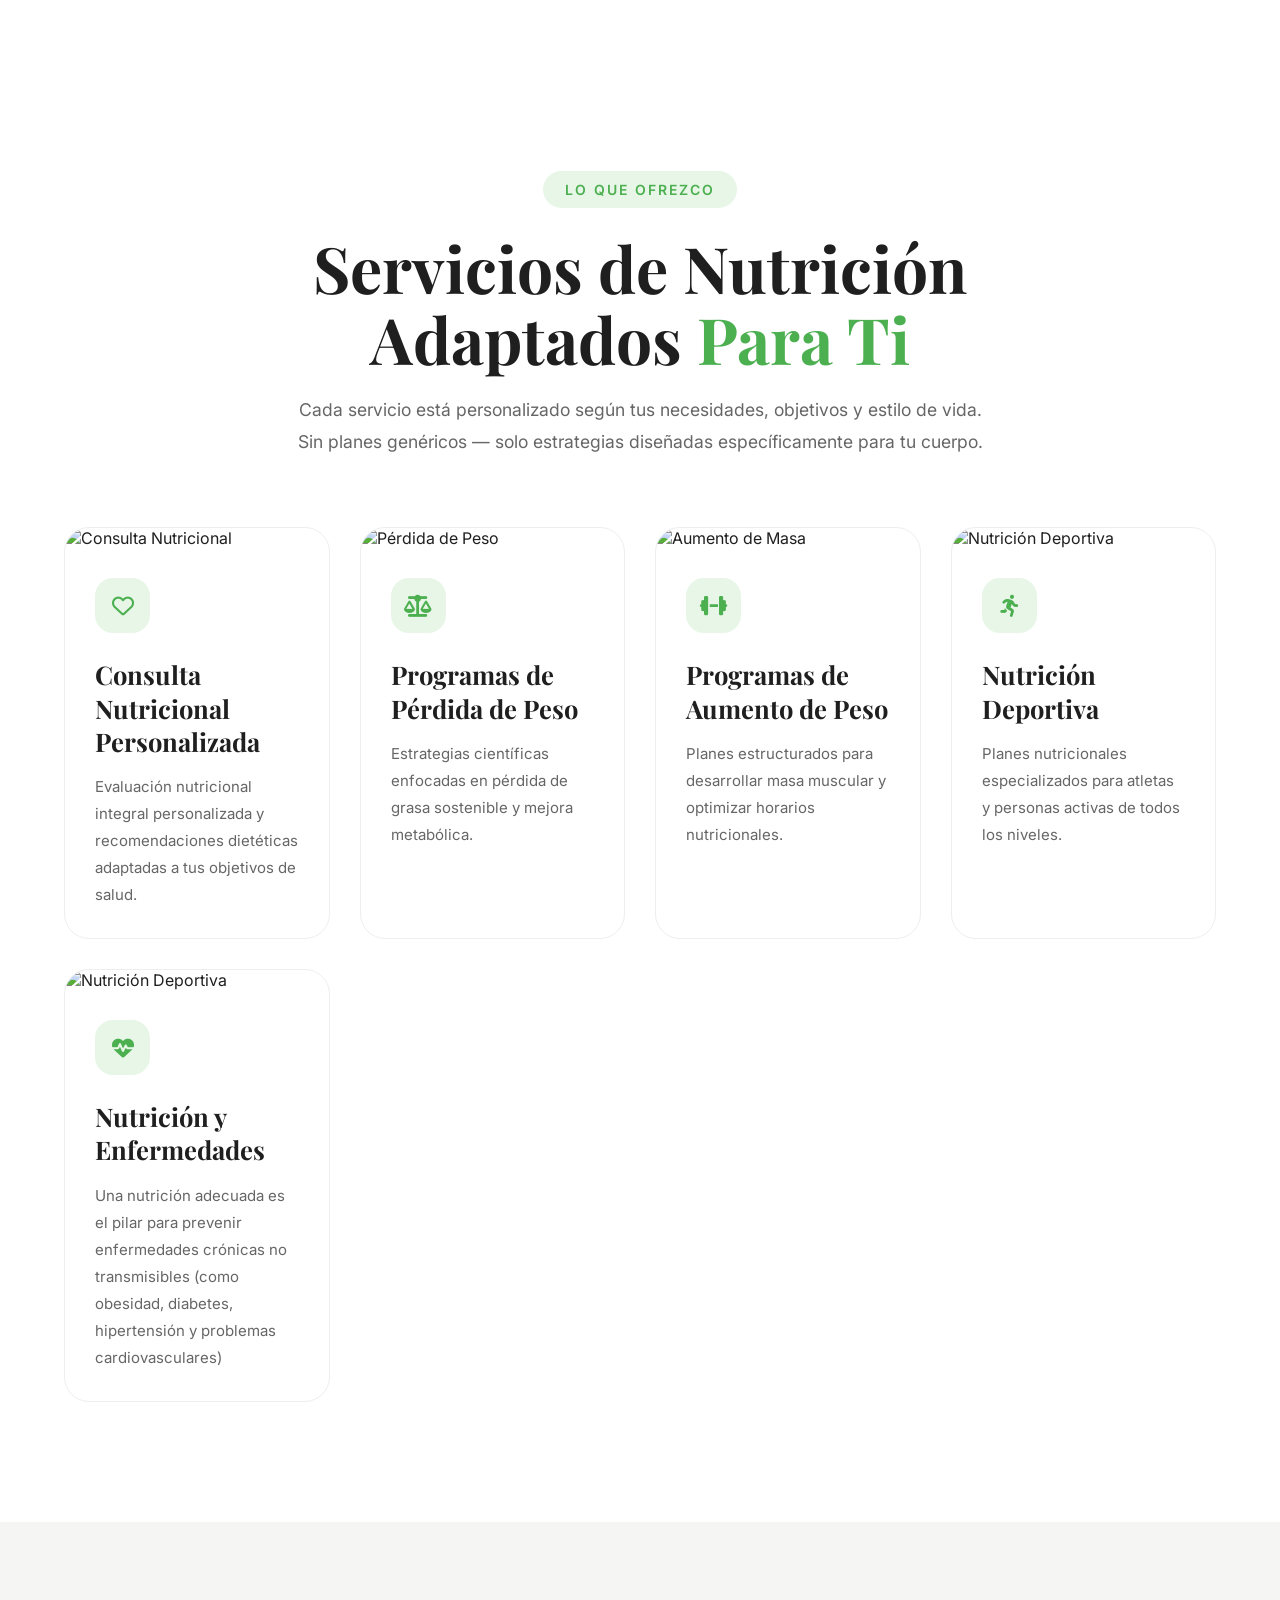
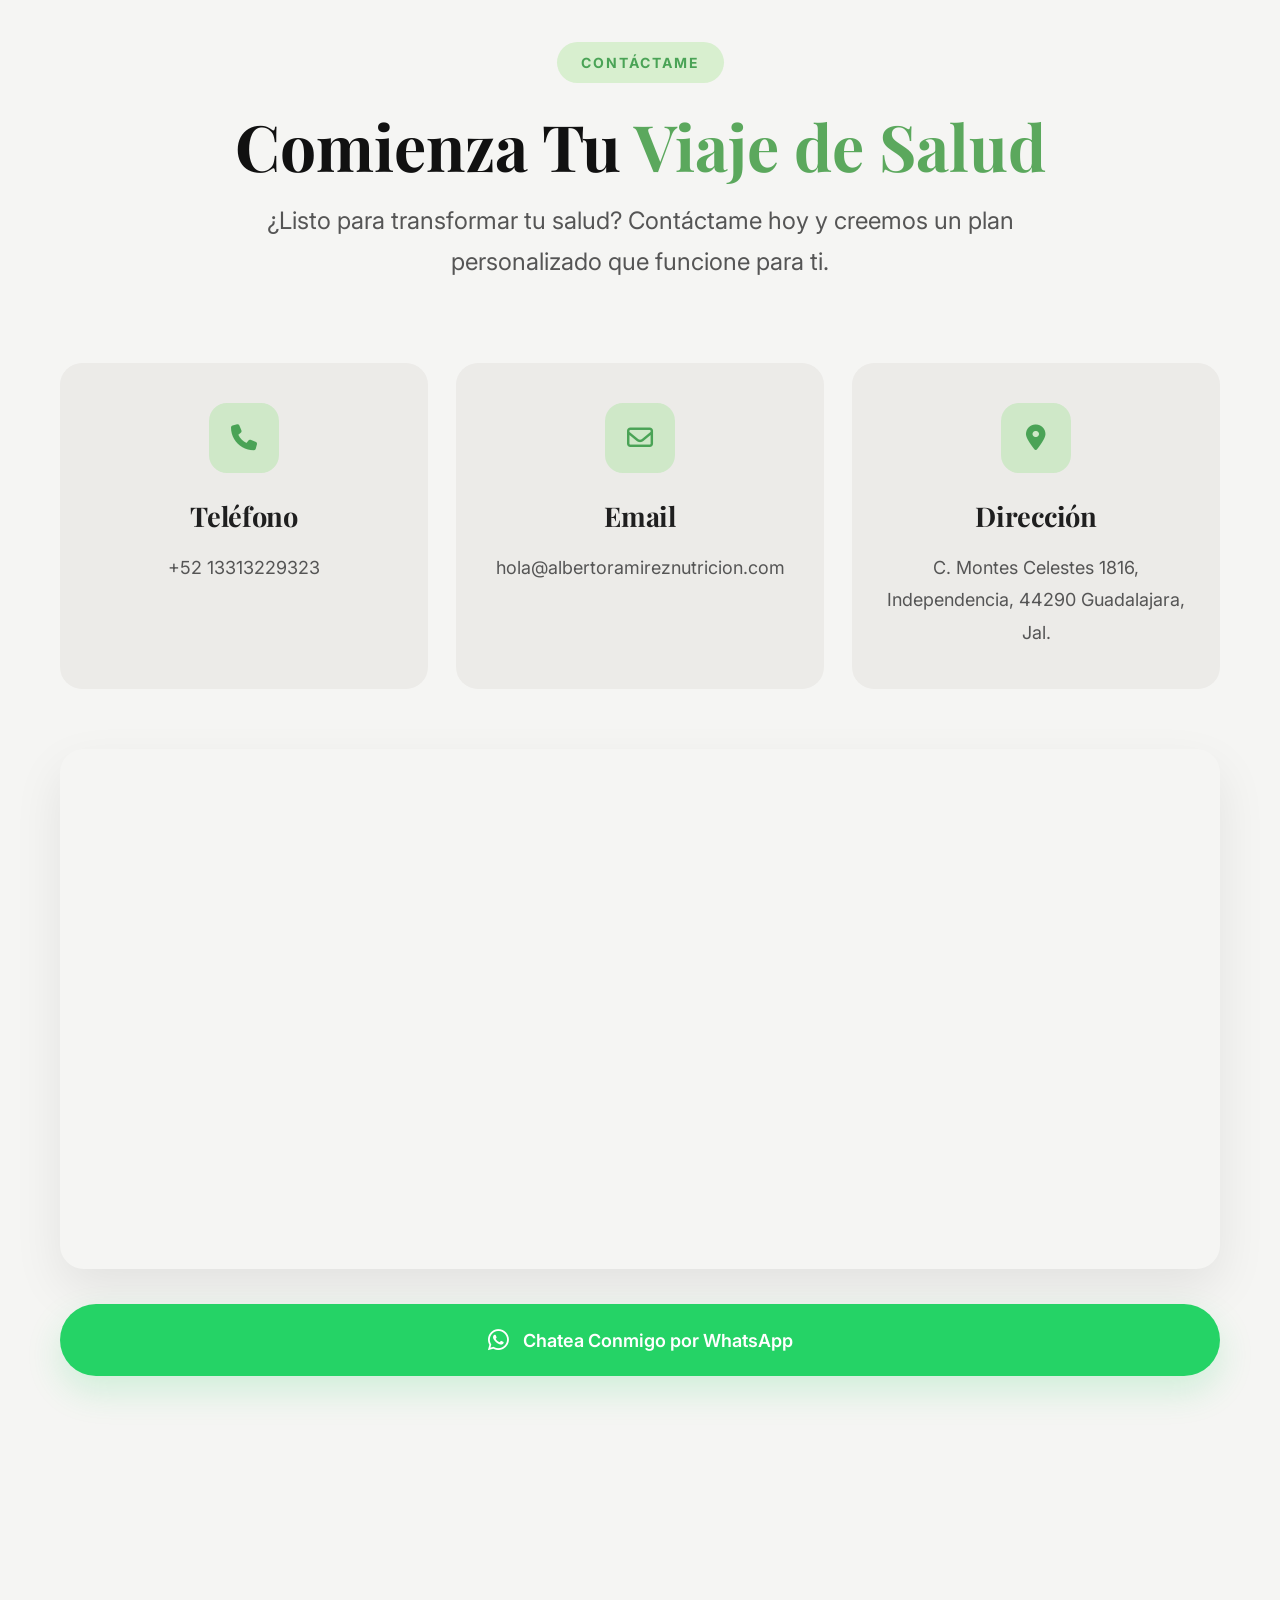
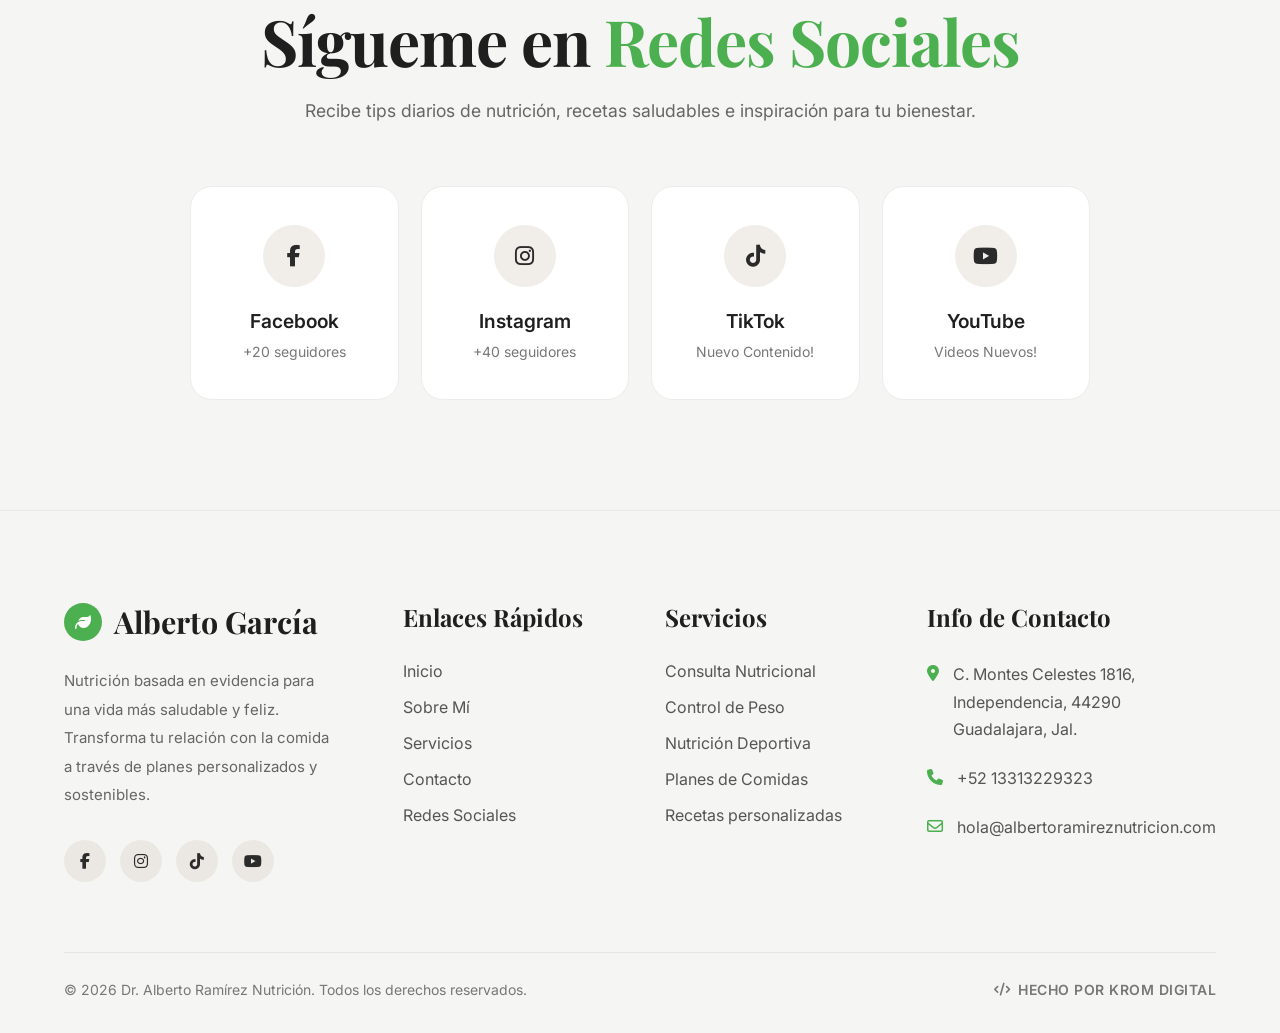
==== commit 4403c201: "Actualización de la página" ====
--- a/index.html
+++ b/index.html
@@ -14,7 +14,7 @@
 <meta property="og:title" content="Alberto García | Nutriólogo">
 <meta property="og:description" content="Planes de nutrición personalizados y basados en evidencia. Consulta, control de peso y nutrición deportiva en Guadalajara.">
 <meta property="og:type" content="website">
-<meta property="og:image" content="https://kromdigital.github.io/Alberto-Garcia---PaginaWeb/social-preview.png">
+<meta property="og:image" content="https://kromdigital.github.io/Alberto-Garcia---PaginaWeb/logo-nutriologo.svg">
 <meta property="og:image:width" content="1200">
 <meta property="og:image:height" content="630">
 <meta property="og:url" content="https://kromdigital.github.io/Alberto-Garcia---PaginaWeb/">
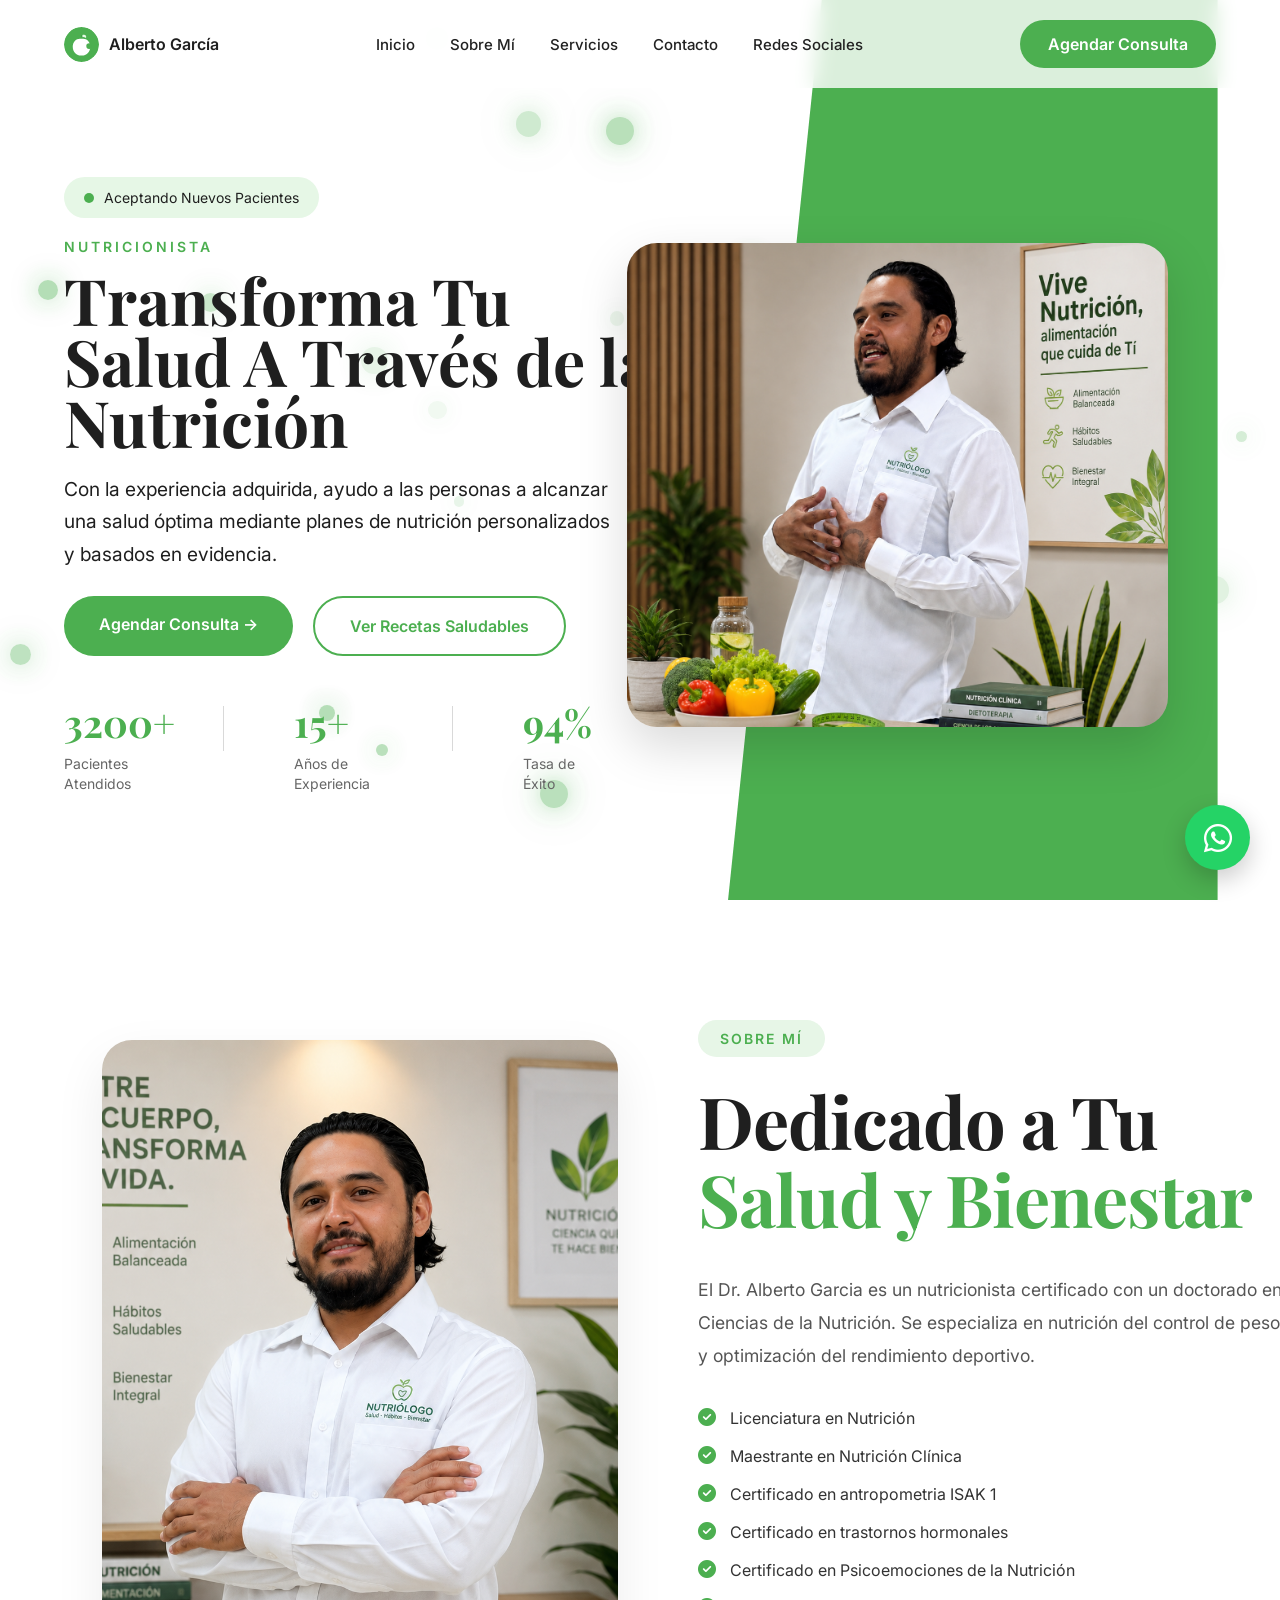
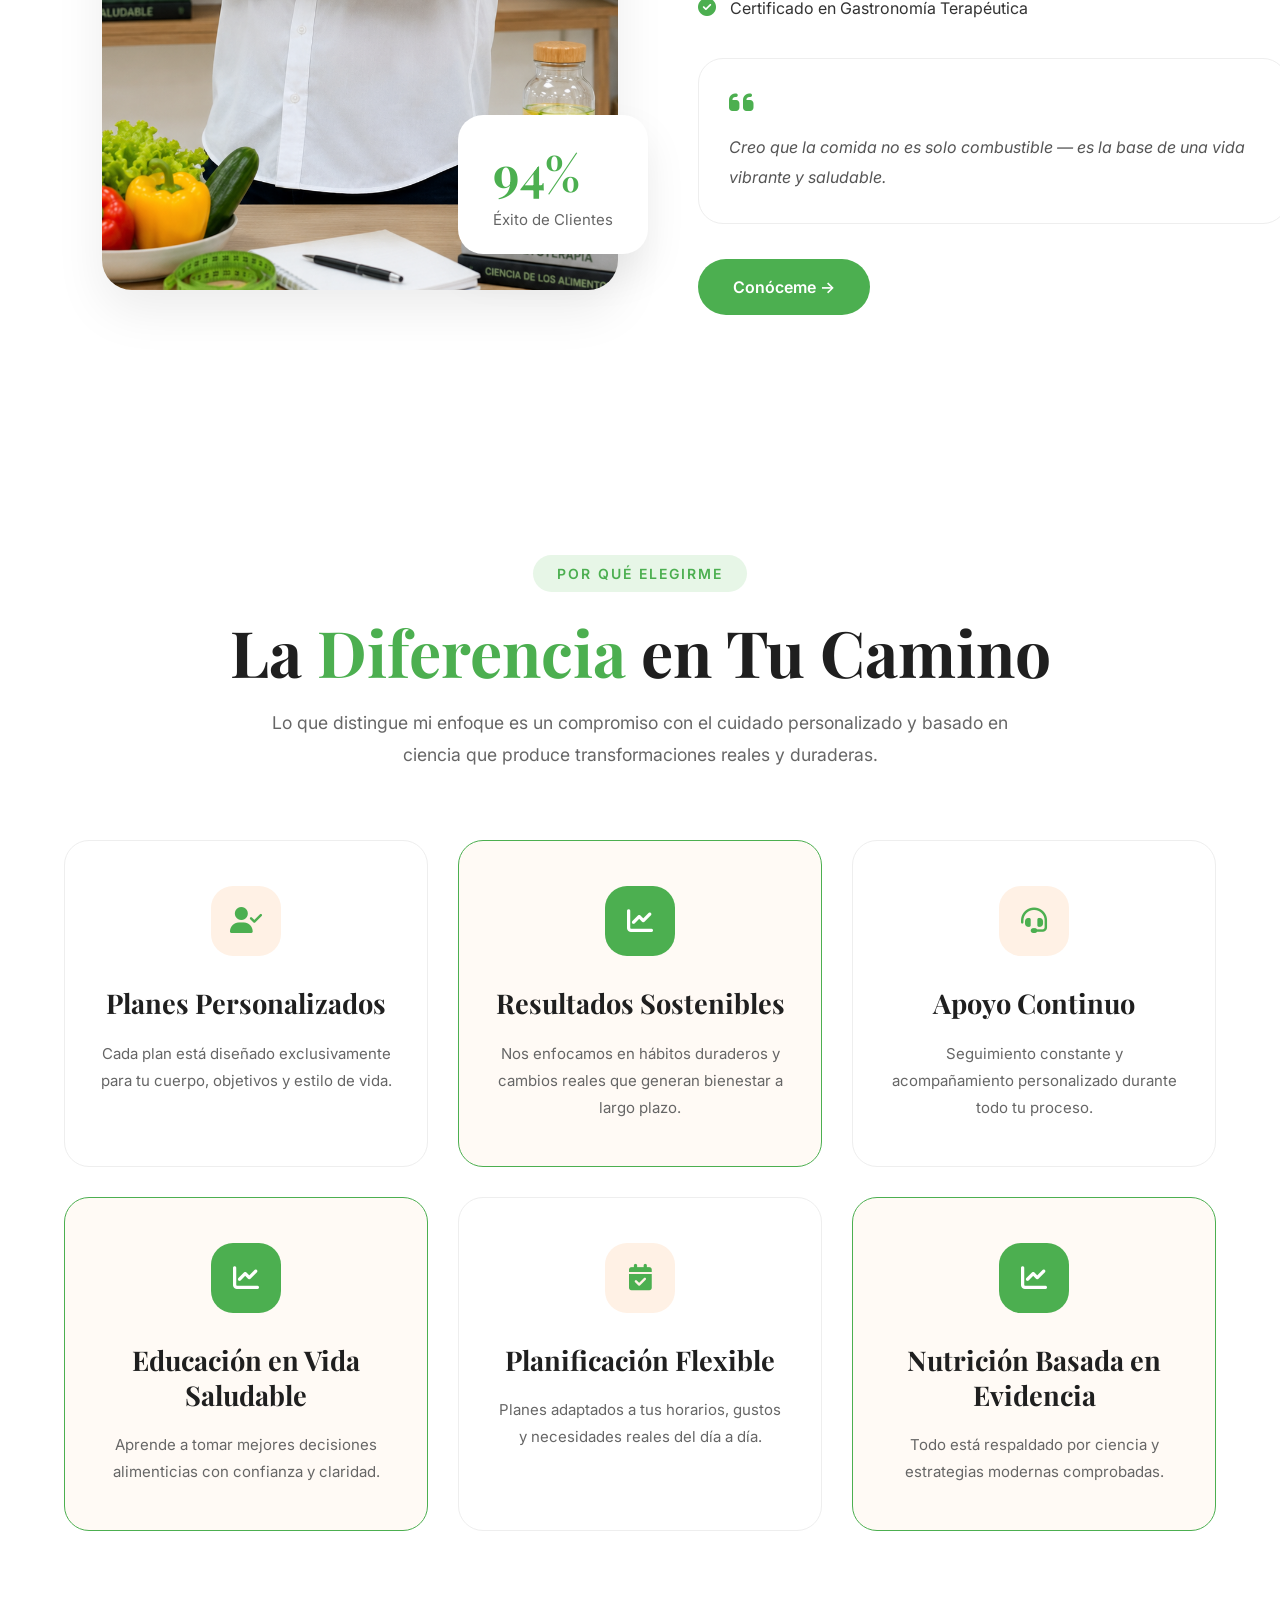
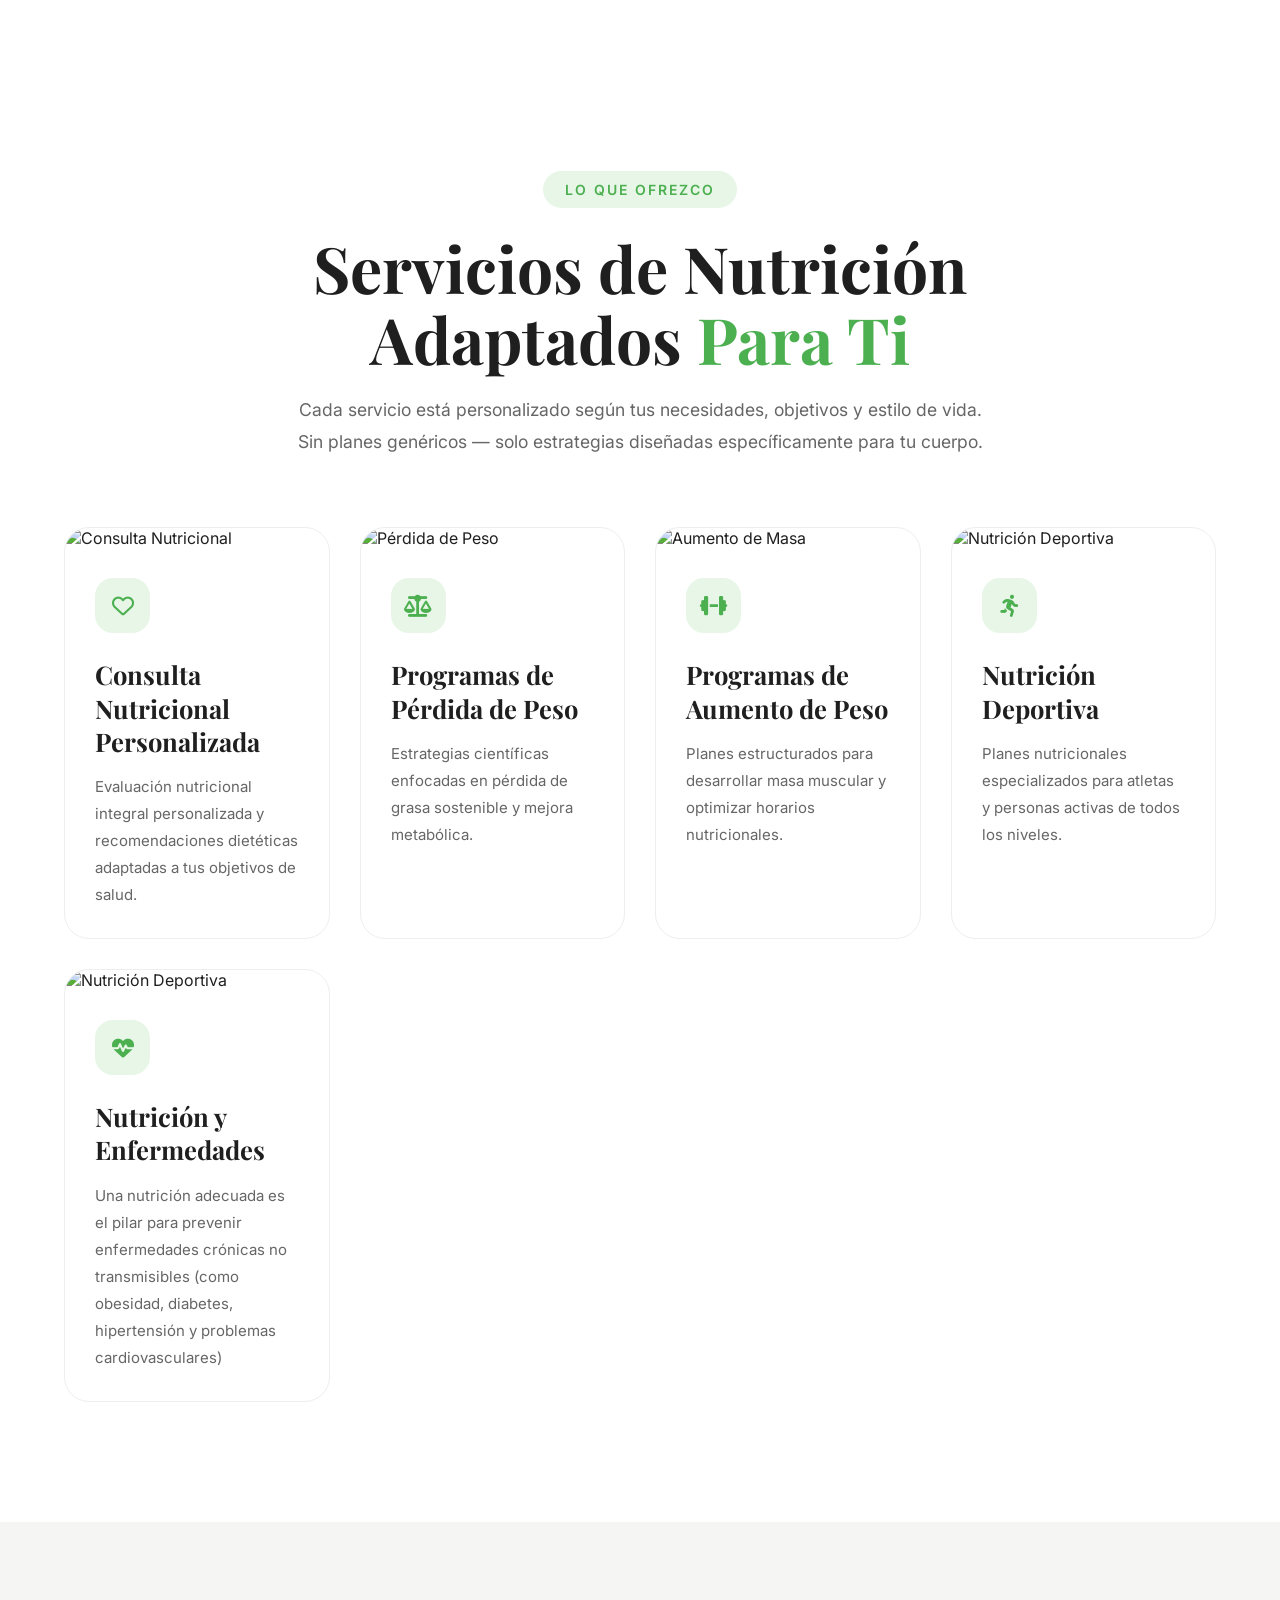
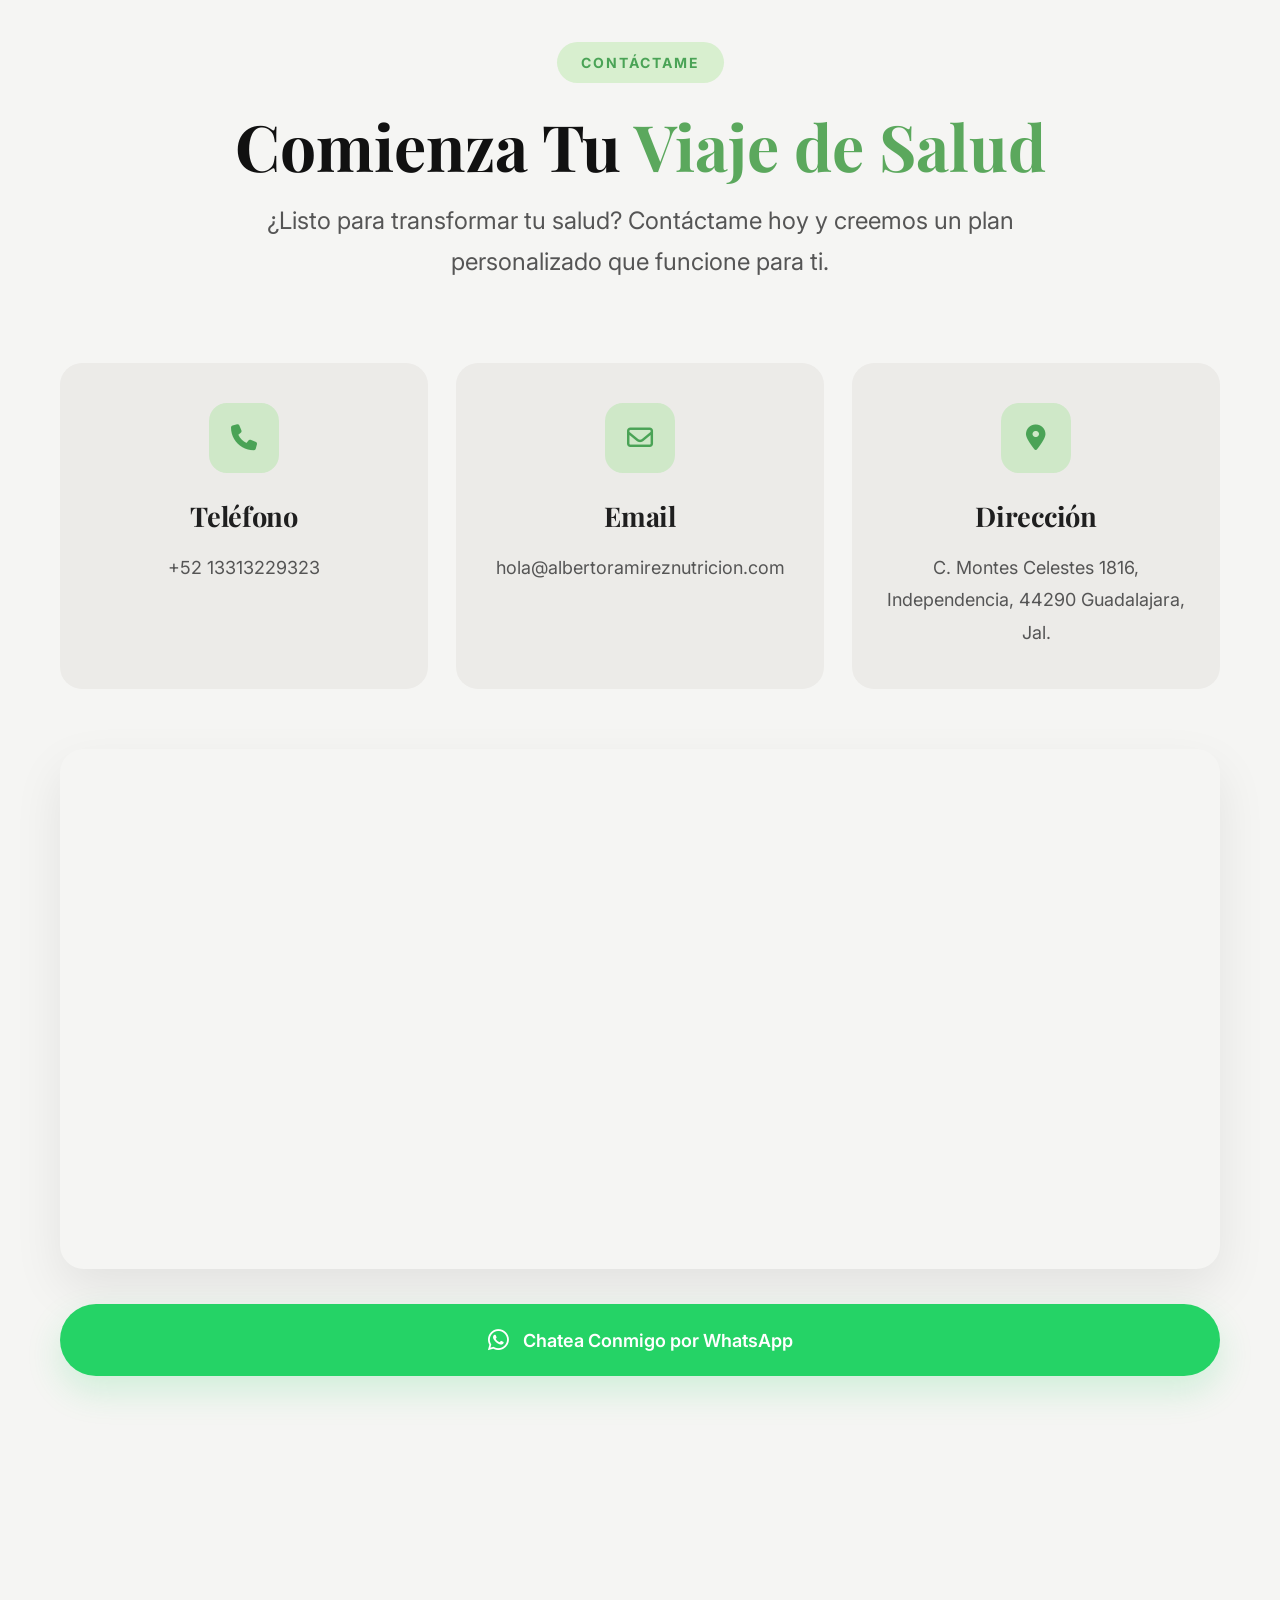
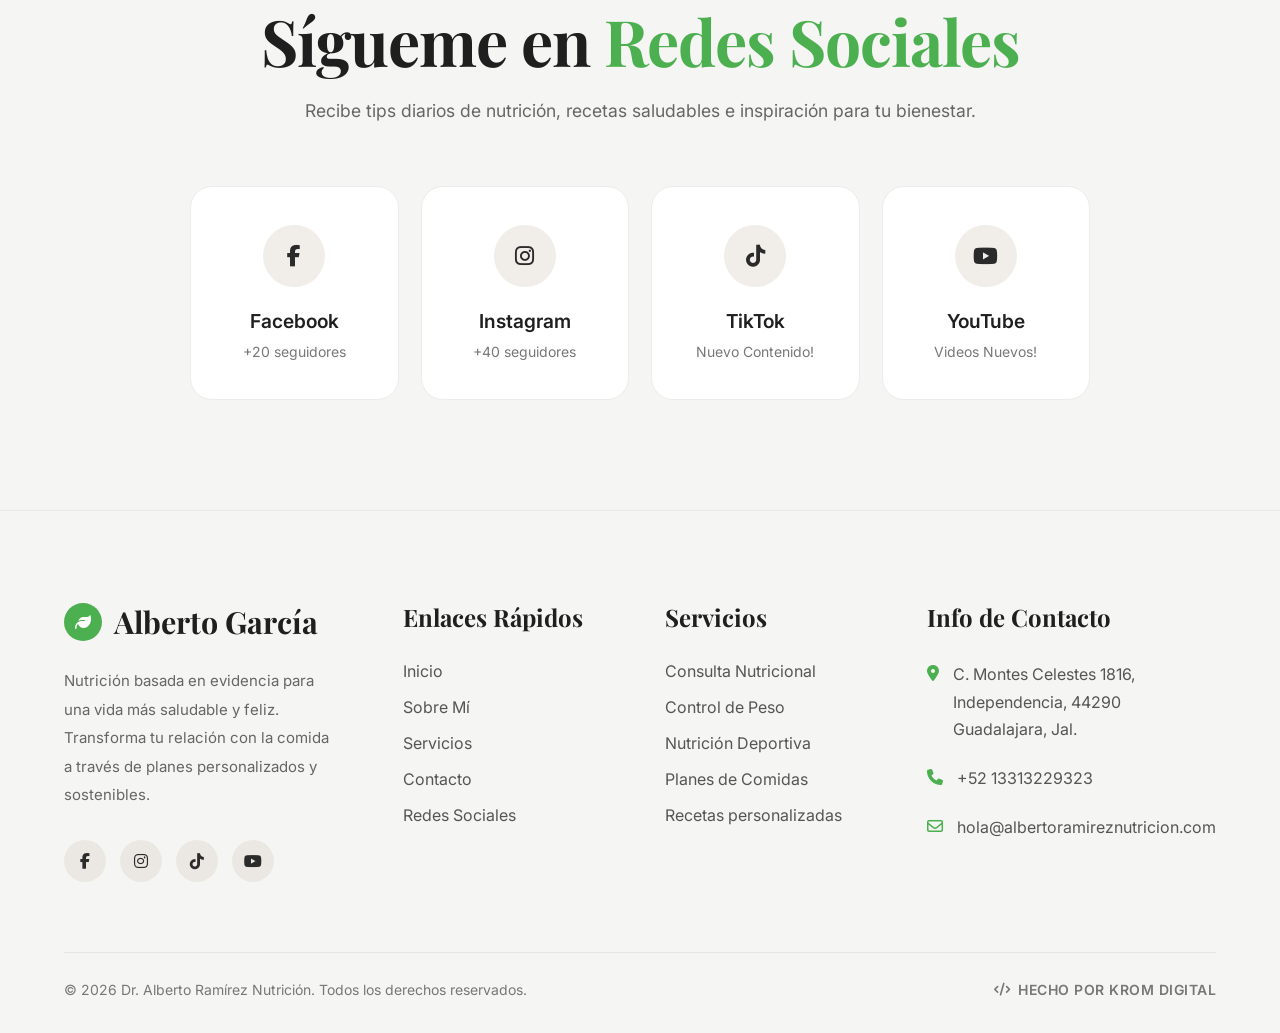
==== commit 0026192c: "Actualización de la página" ====
--- a/index.html
+++ b/index.html
@@ -14,7 +14,7 @@
 <meta property="og:title" content="Alberto García | Nutriólogo">
 <meta property="og:description" content="Planes de nutrición personalizados y basados en evidencia. Consulta, control de peso y nutrición deportiva en Guadalajara.">
 <meta property="og:type" content="website">
-<meta property="og:image" content="https://kromdigital.github.io/Alberto-Garcia---PaginaWeb/logo-nutriologo.svg">
+<meta property="og:image" content="https://kromdigital.github.io/Alberto-Garcia---PaginaWeb/social-preview.png">
 <meta property="og:image:width" content="1200">
 <meta property="og:image:height" content="630">
 <meta property="og:url" content="https://kromdigital.github.io/Alberto-Garcia---PaginaWeb/">
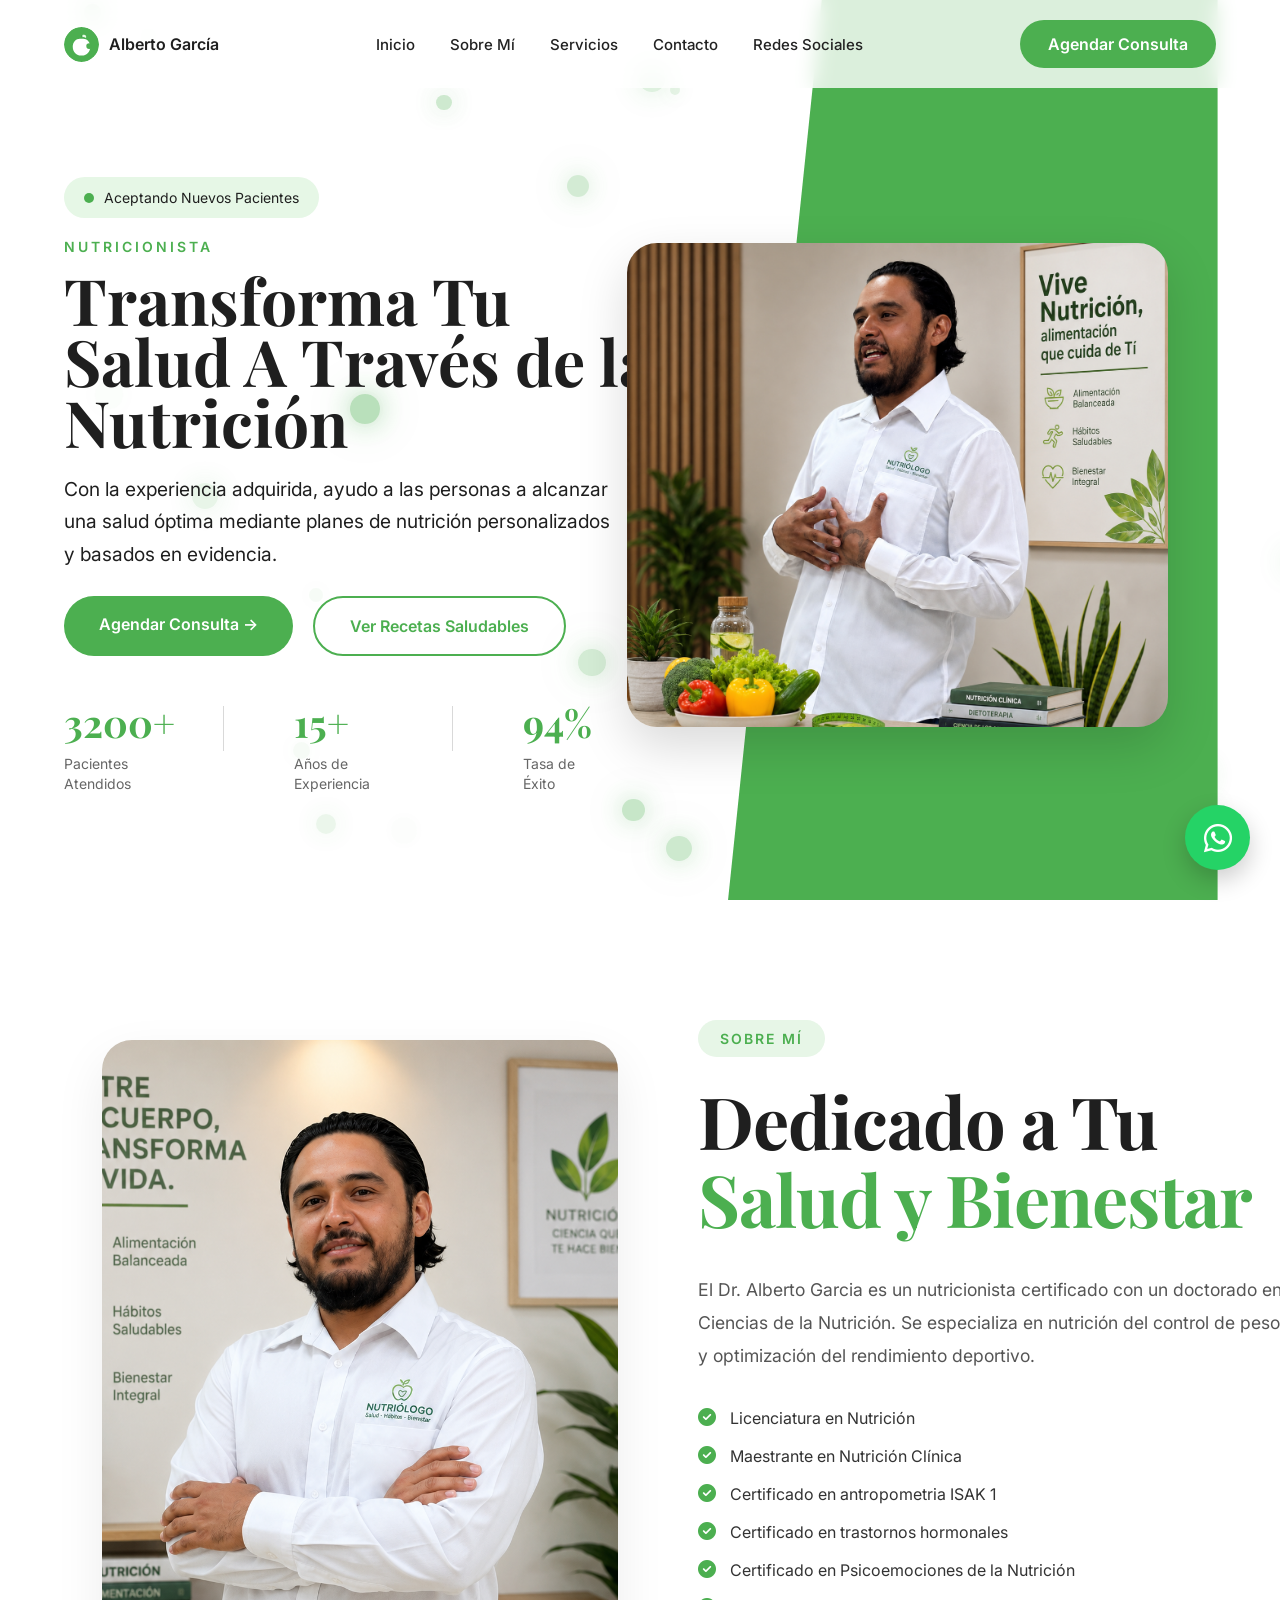
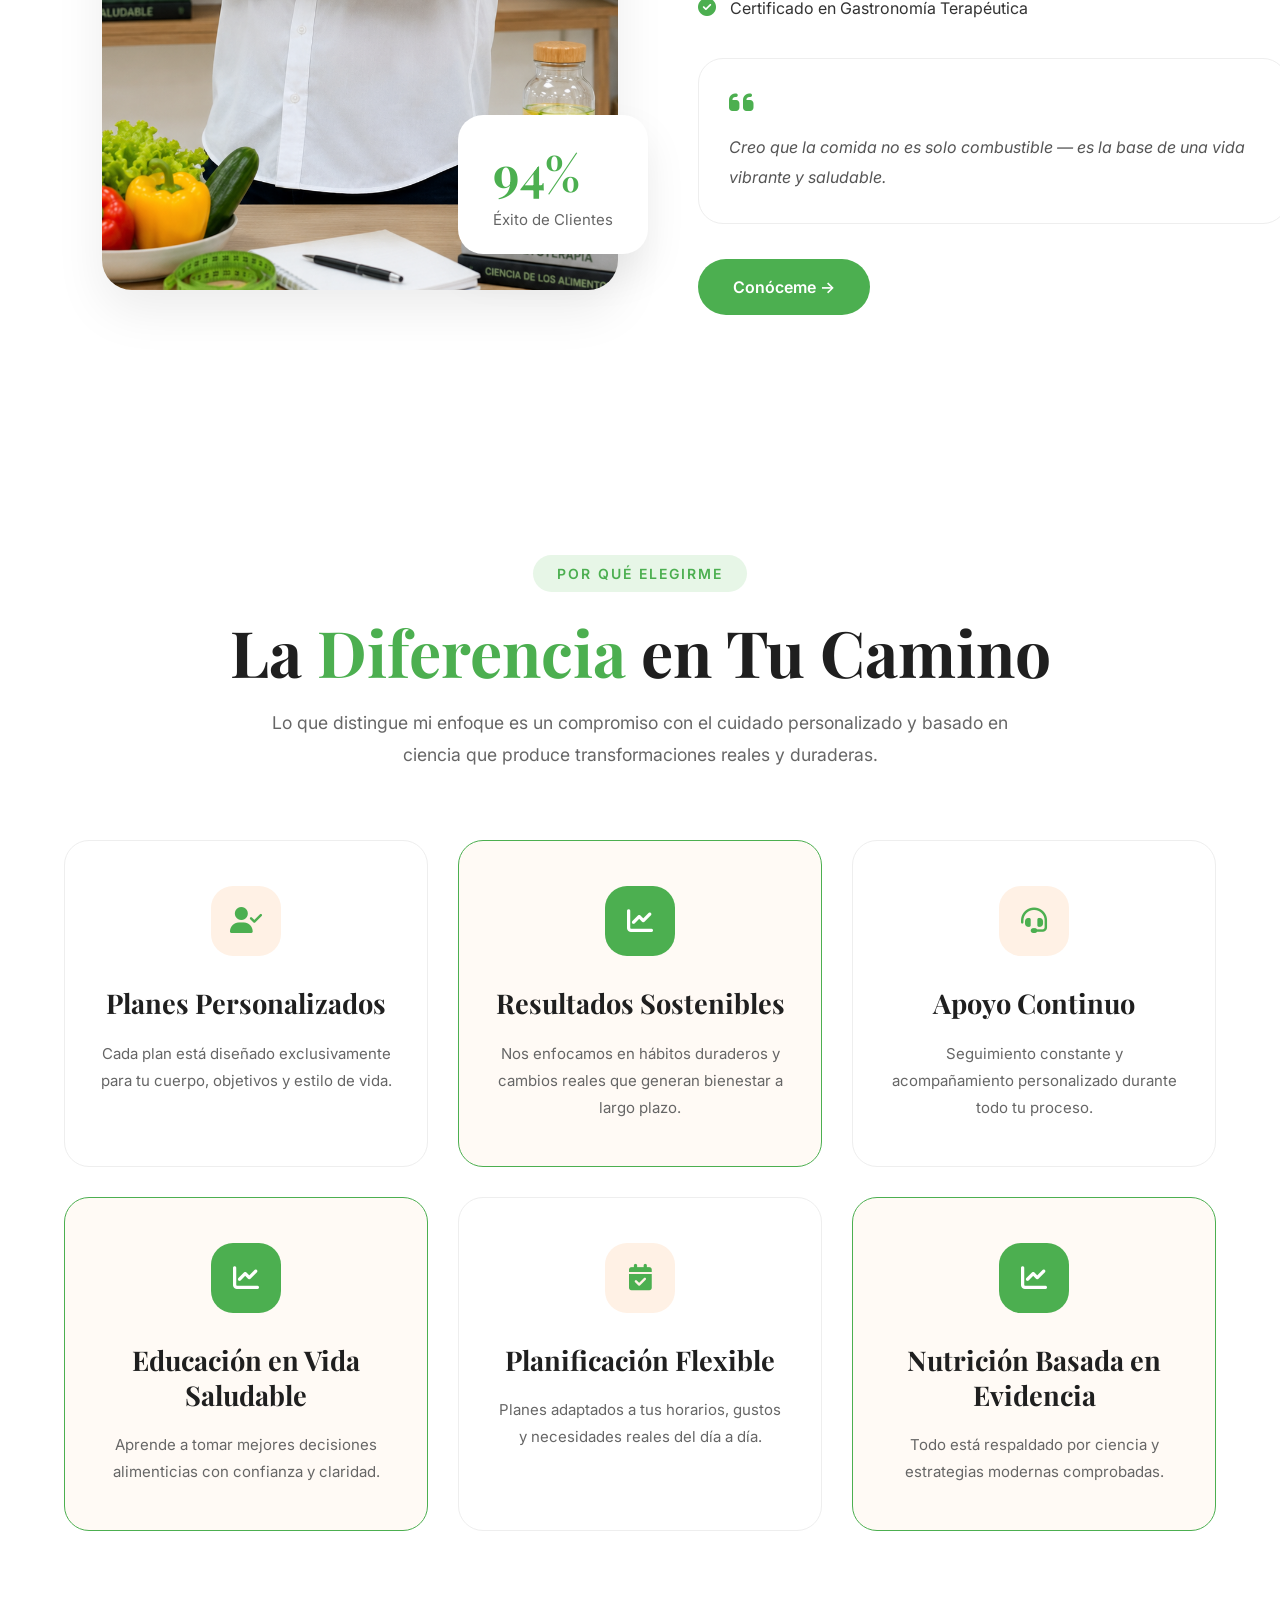
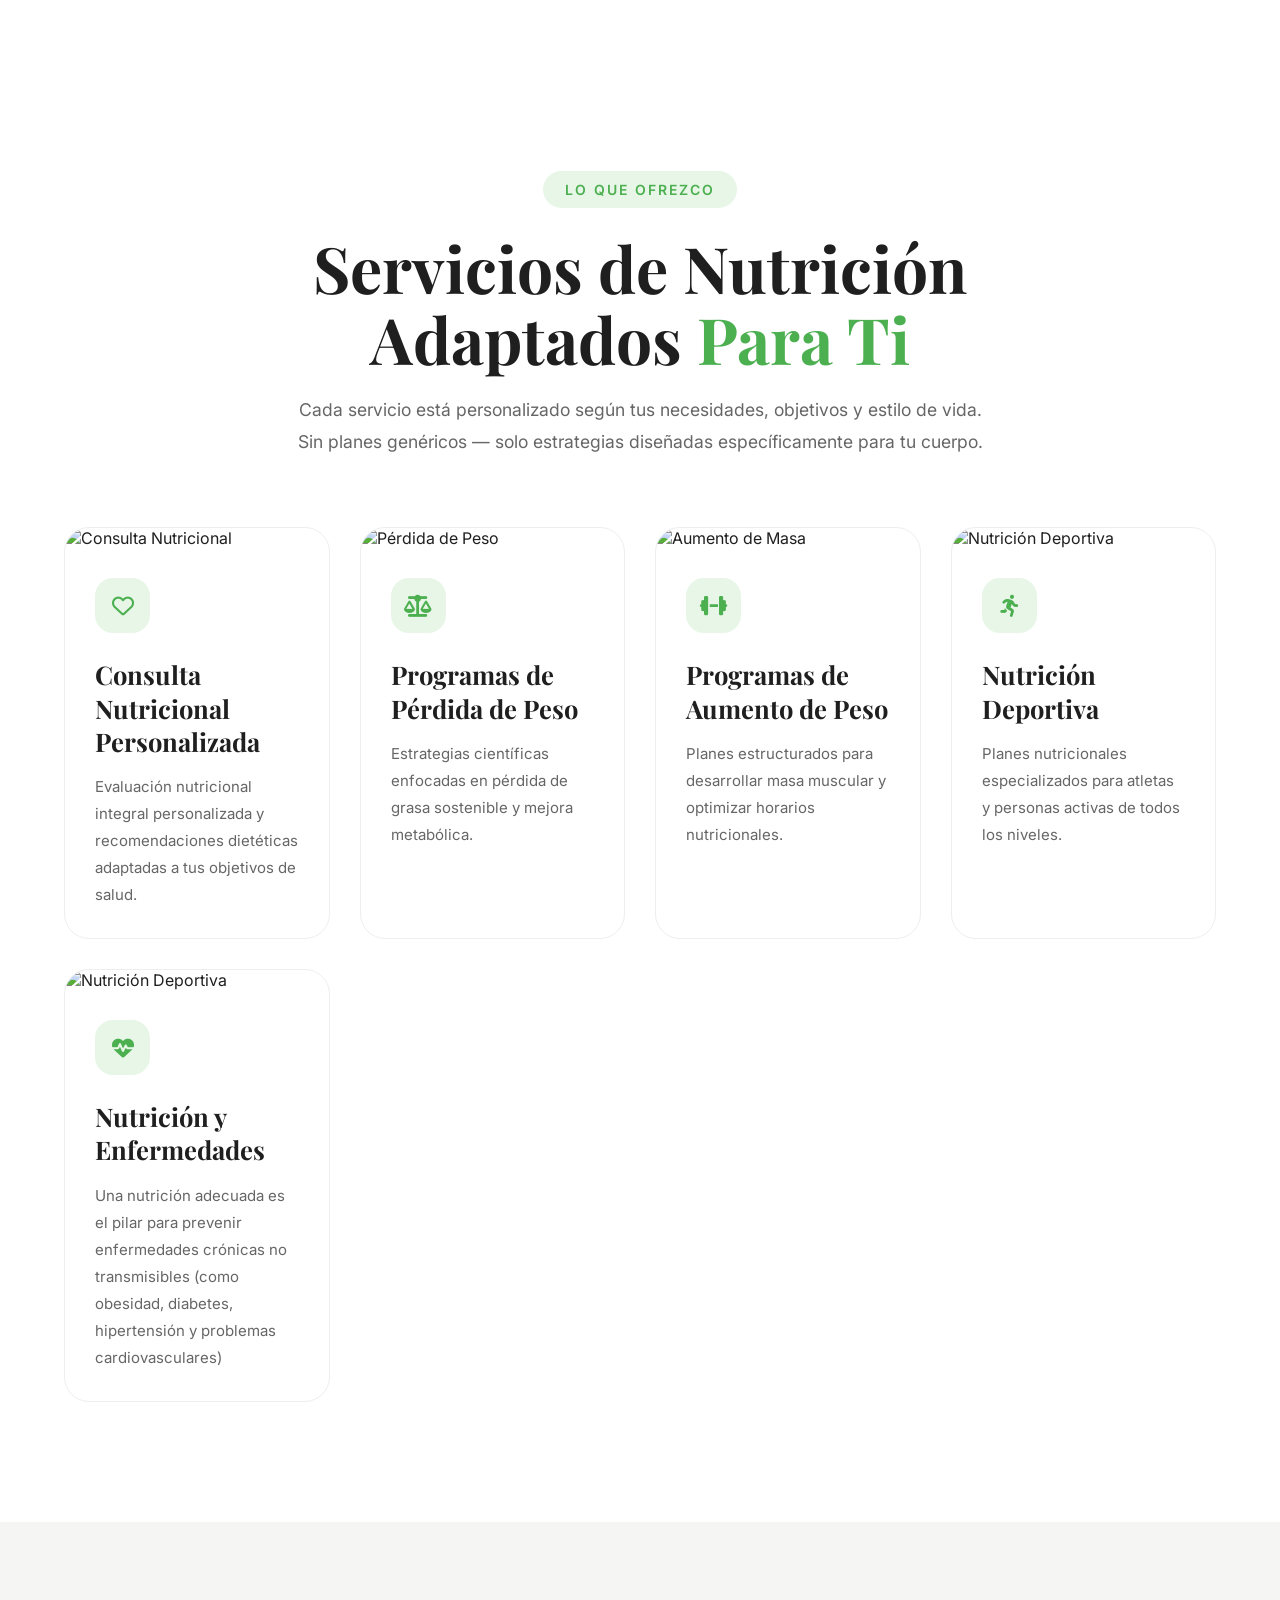
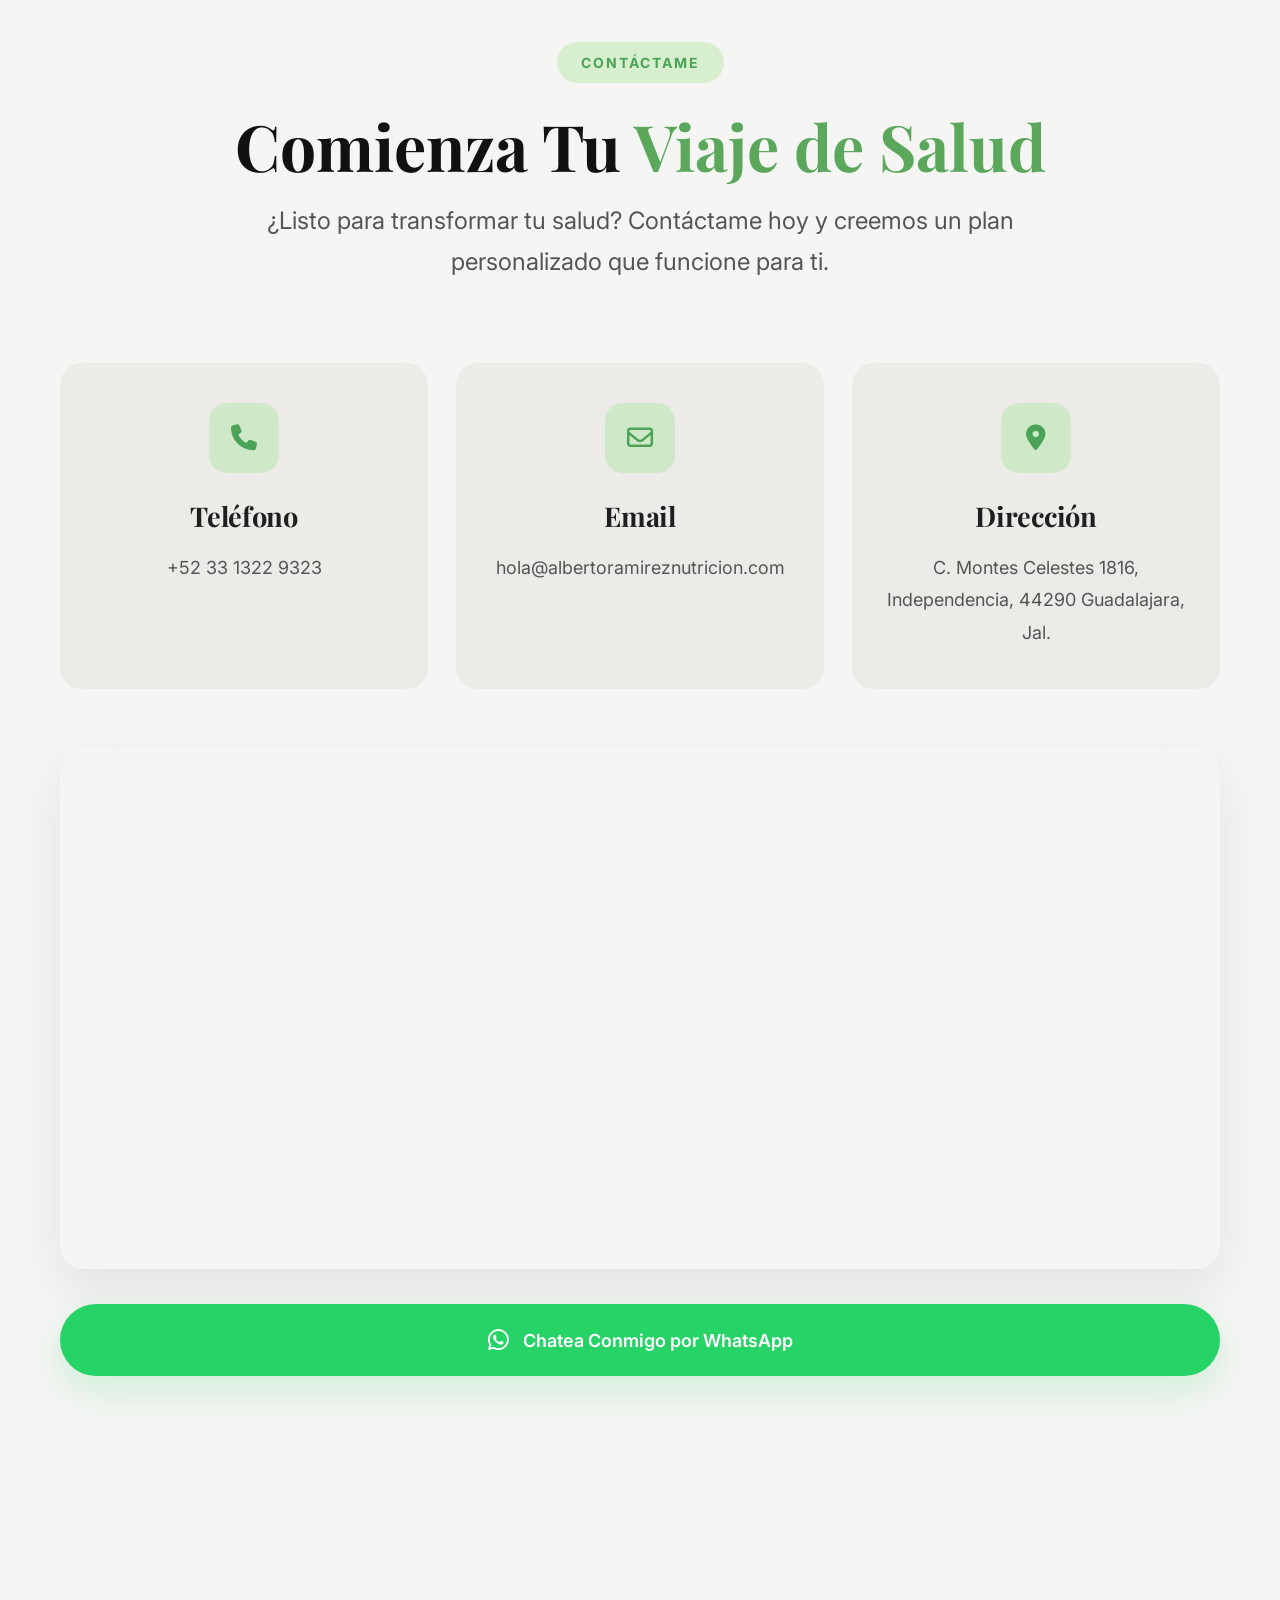
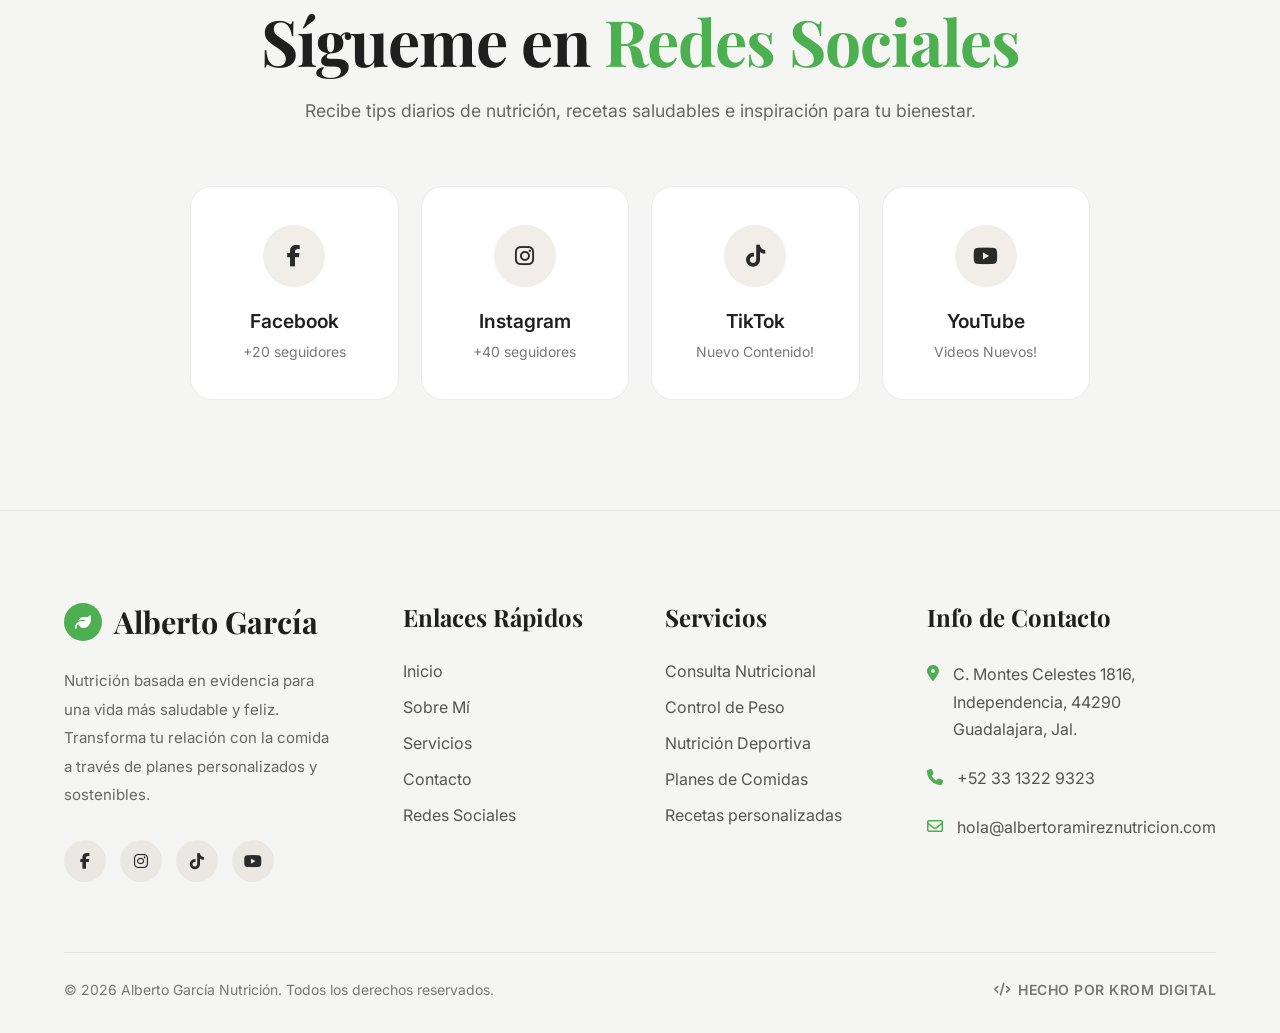
==== commit cc7abda2: "Actualización de la página" ====
--- a/index.html
+++ b/index.html
@@ -629,7 +629,7 @@
 
       <h3>Teléfono</h3>
 
-      <p>+52 13313229323</p>
+      <p>+52 33 1322 9323</p>
 
     </div>
 
@@ -681,7 +681,7 @@
 ========================================= -->
 
 <a
-href="https://wa.me/15552345678"
+href="https://wa.me/5213313229323"
 target="_blank"
 class="whatsapp-bar"
 >
@@ -897,7 +897,7 @@
                 <i class="fa-solid fa-phone"></i>
 
                 <span>
-                    +52 13313229323
+                    +52 33 1322 9323
                 </span>
 
             </div>
@@ -921,7 +921,7 @@
 <div class="footer-bottom">
 
     <p>
-        © 2026 Dr. Alberto Ramírez Nutrición.
+        © 2026 Alberto García Nutrición.
         Todos los derechos reservados.
     </p>
 
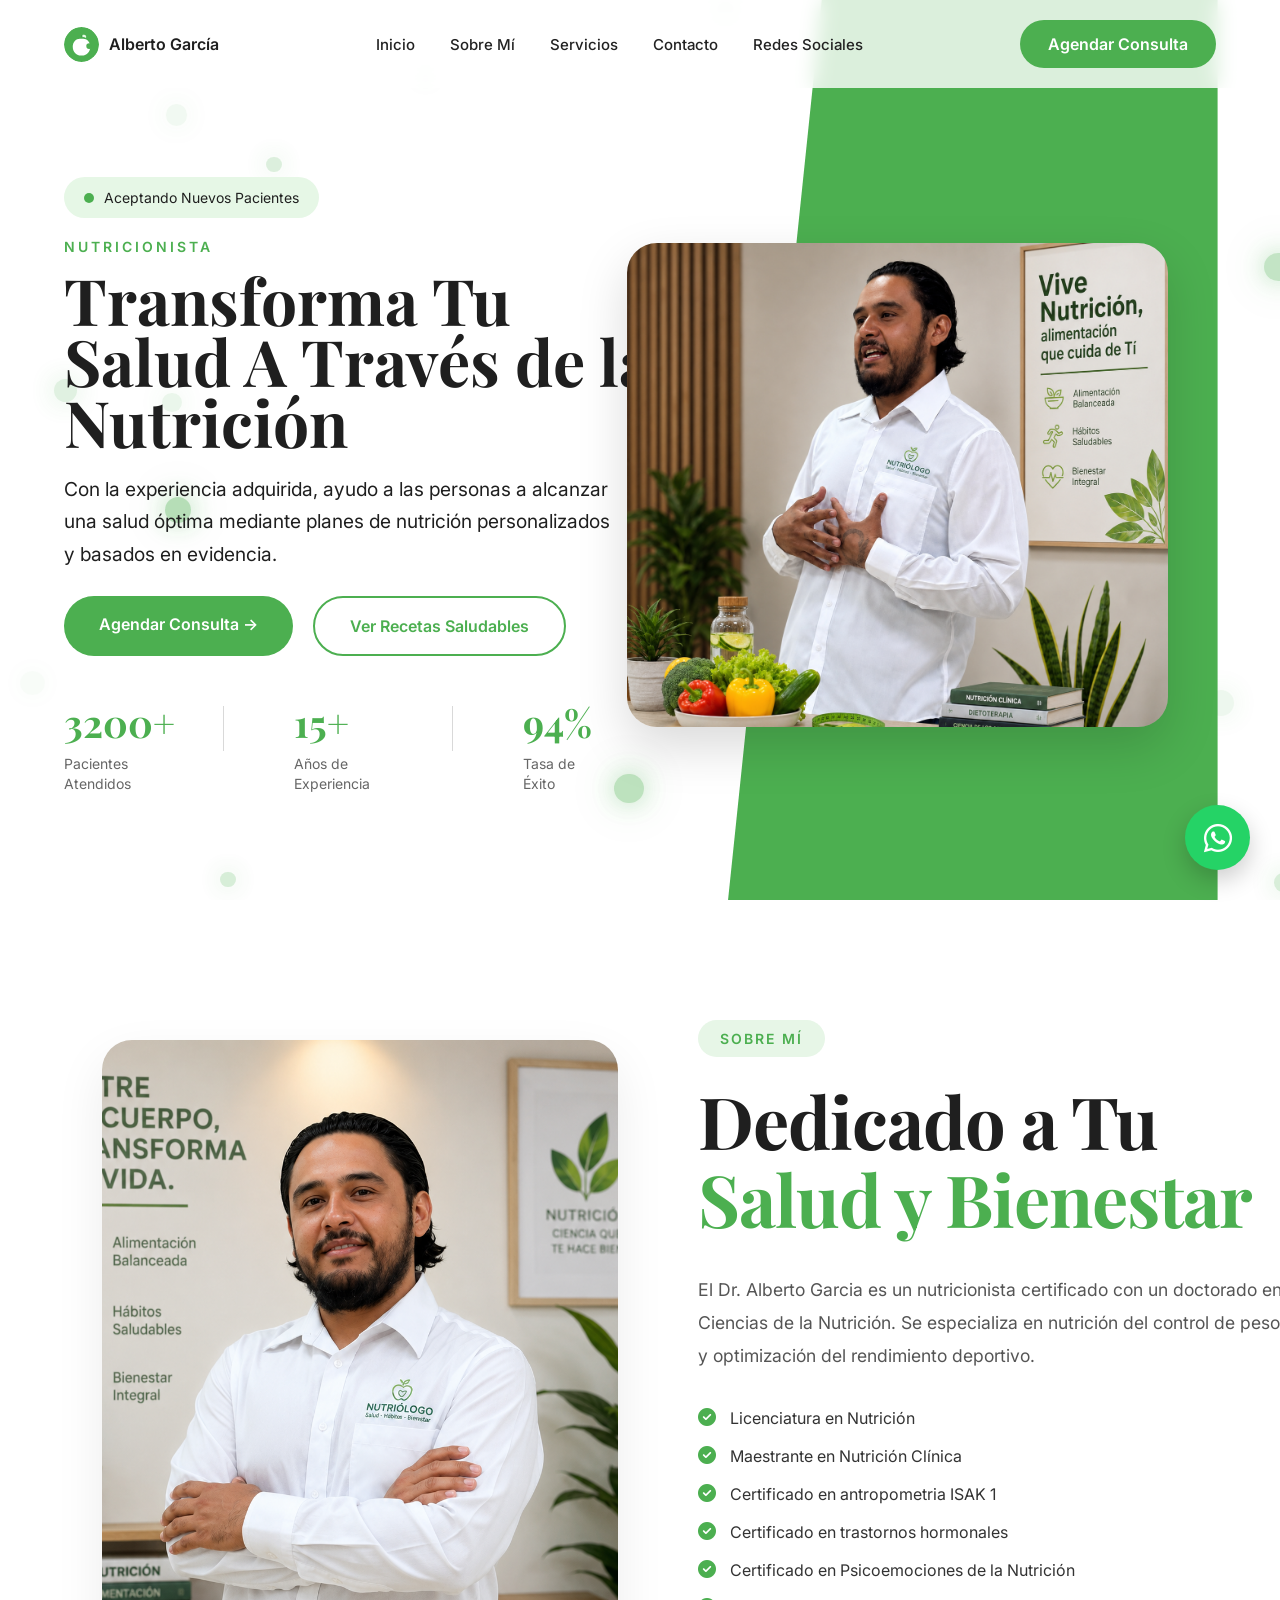
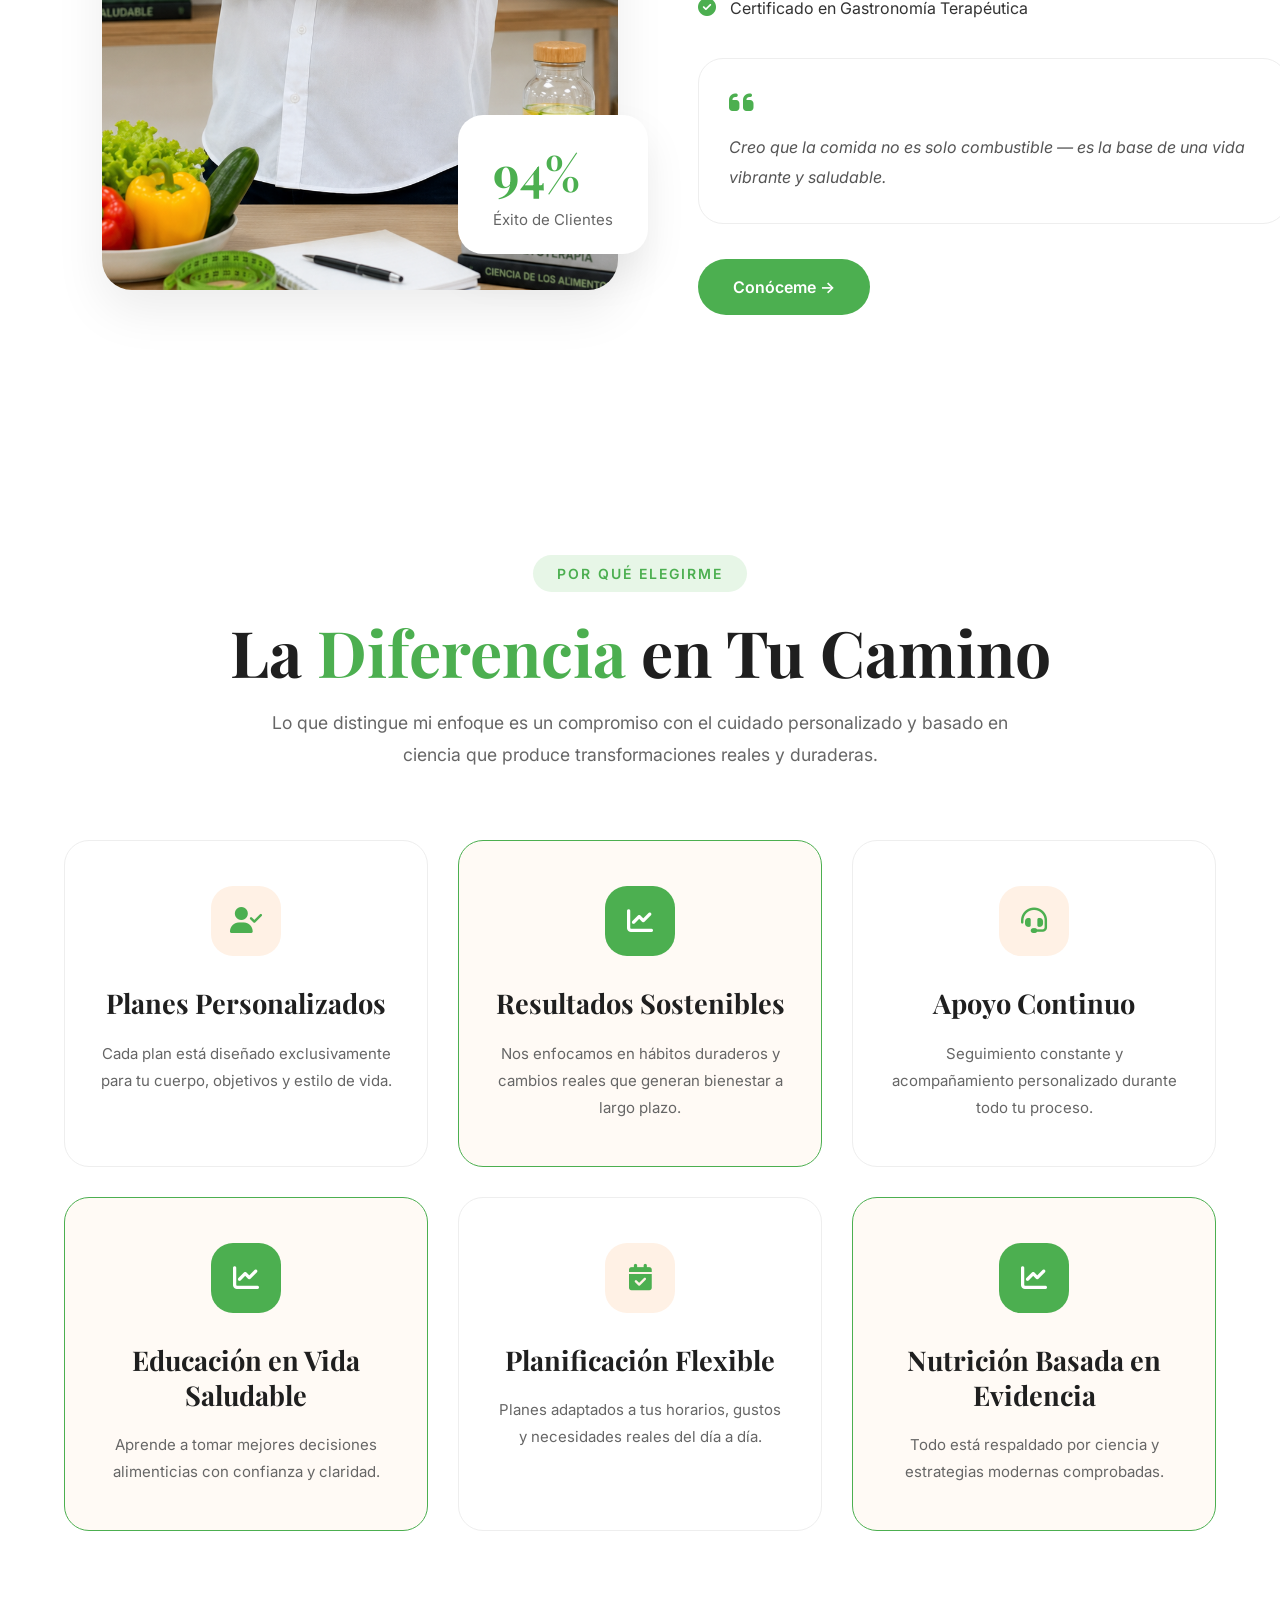
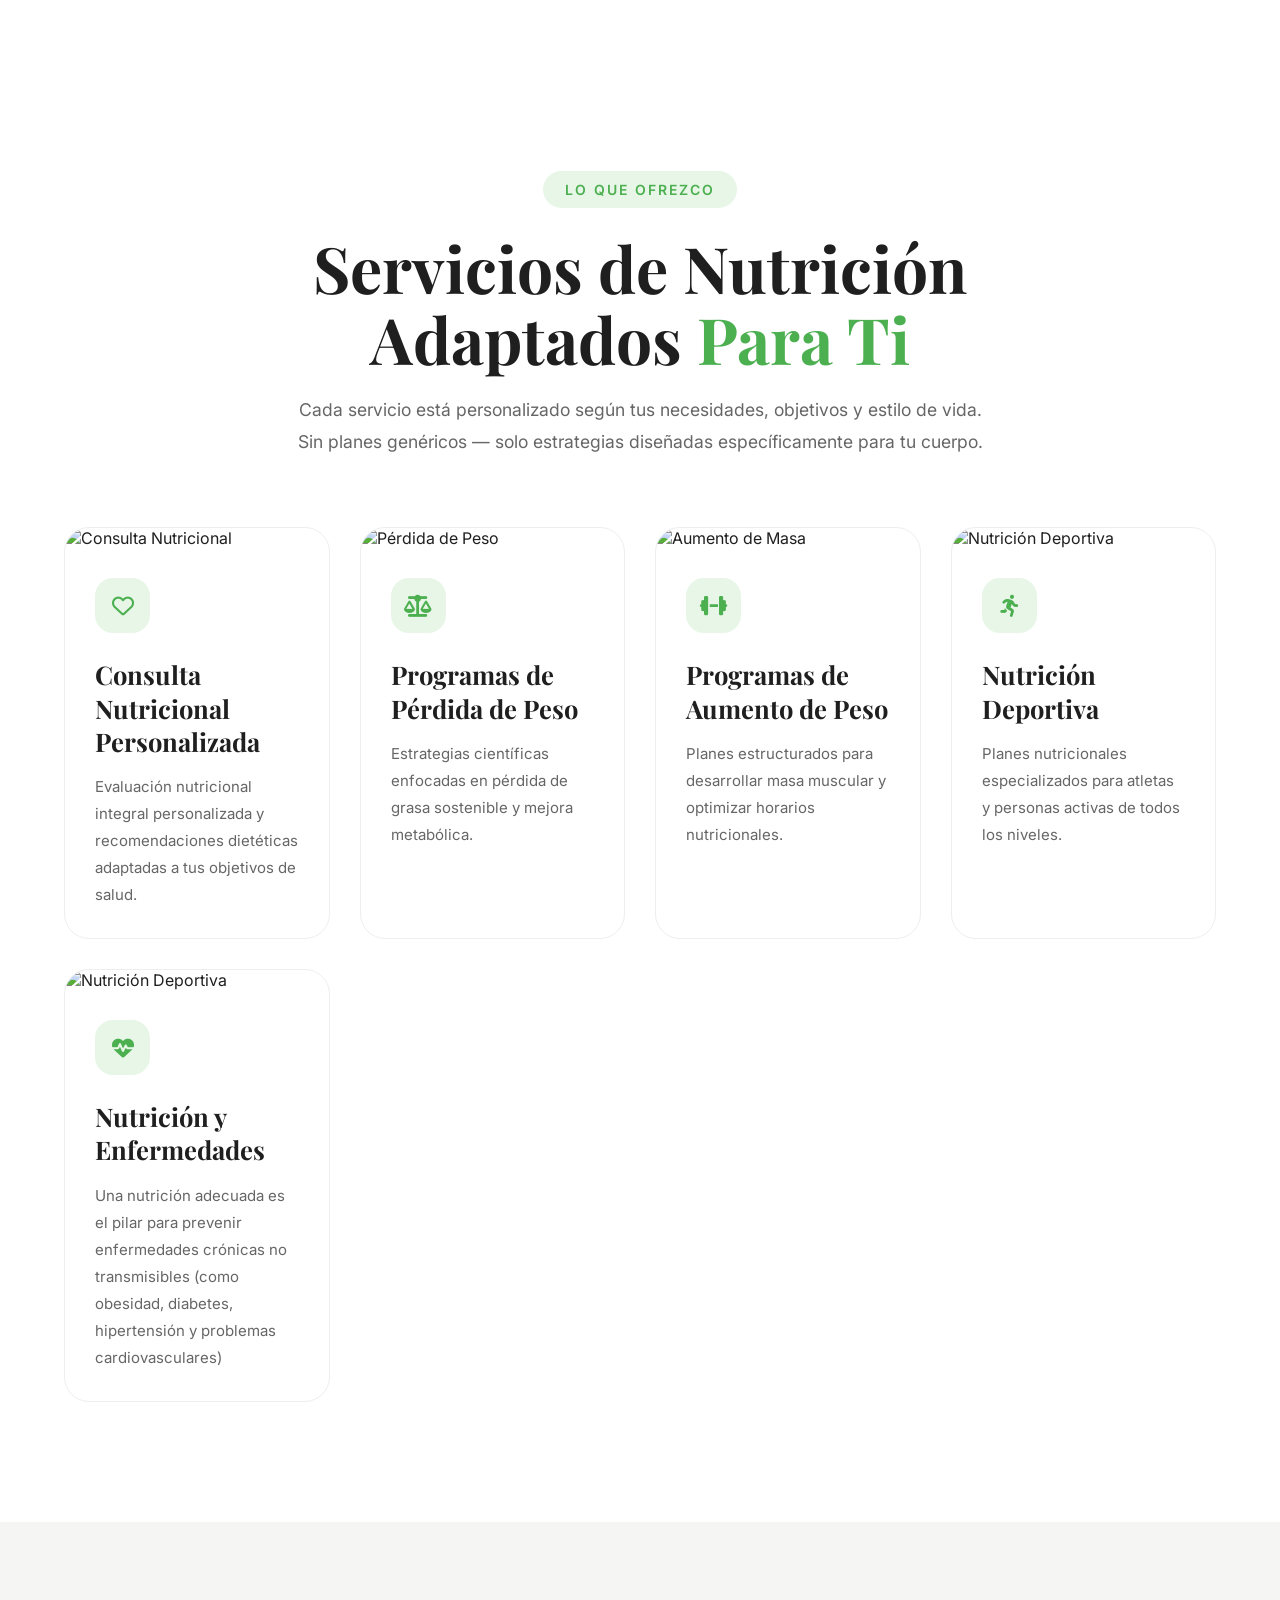
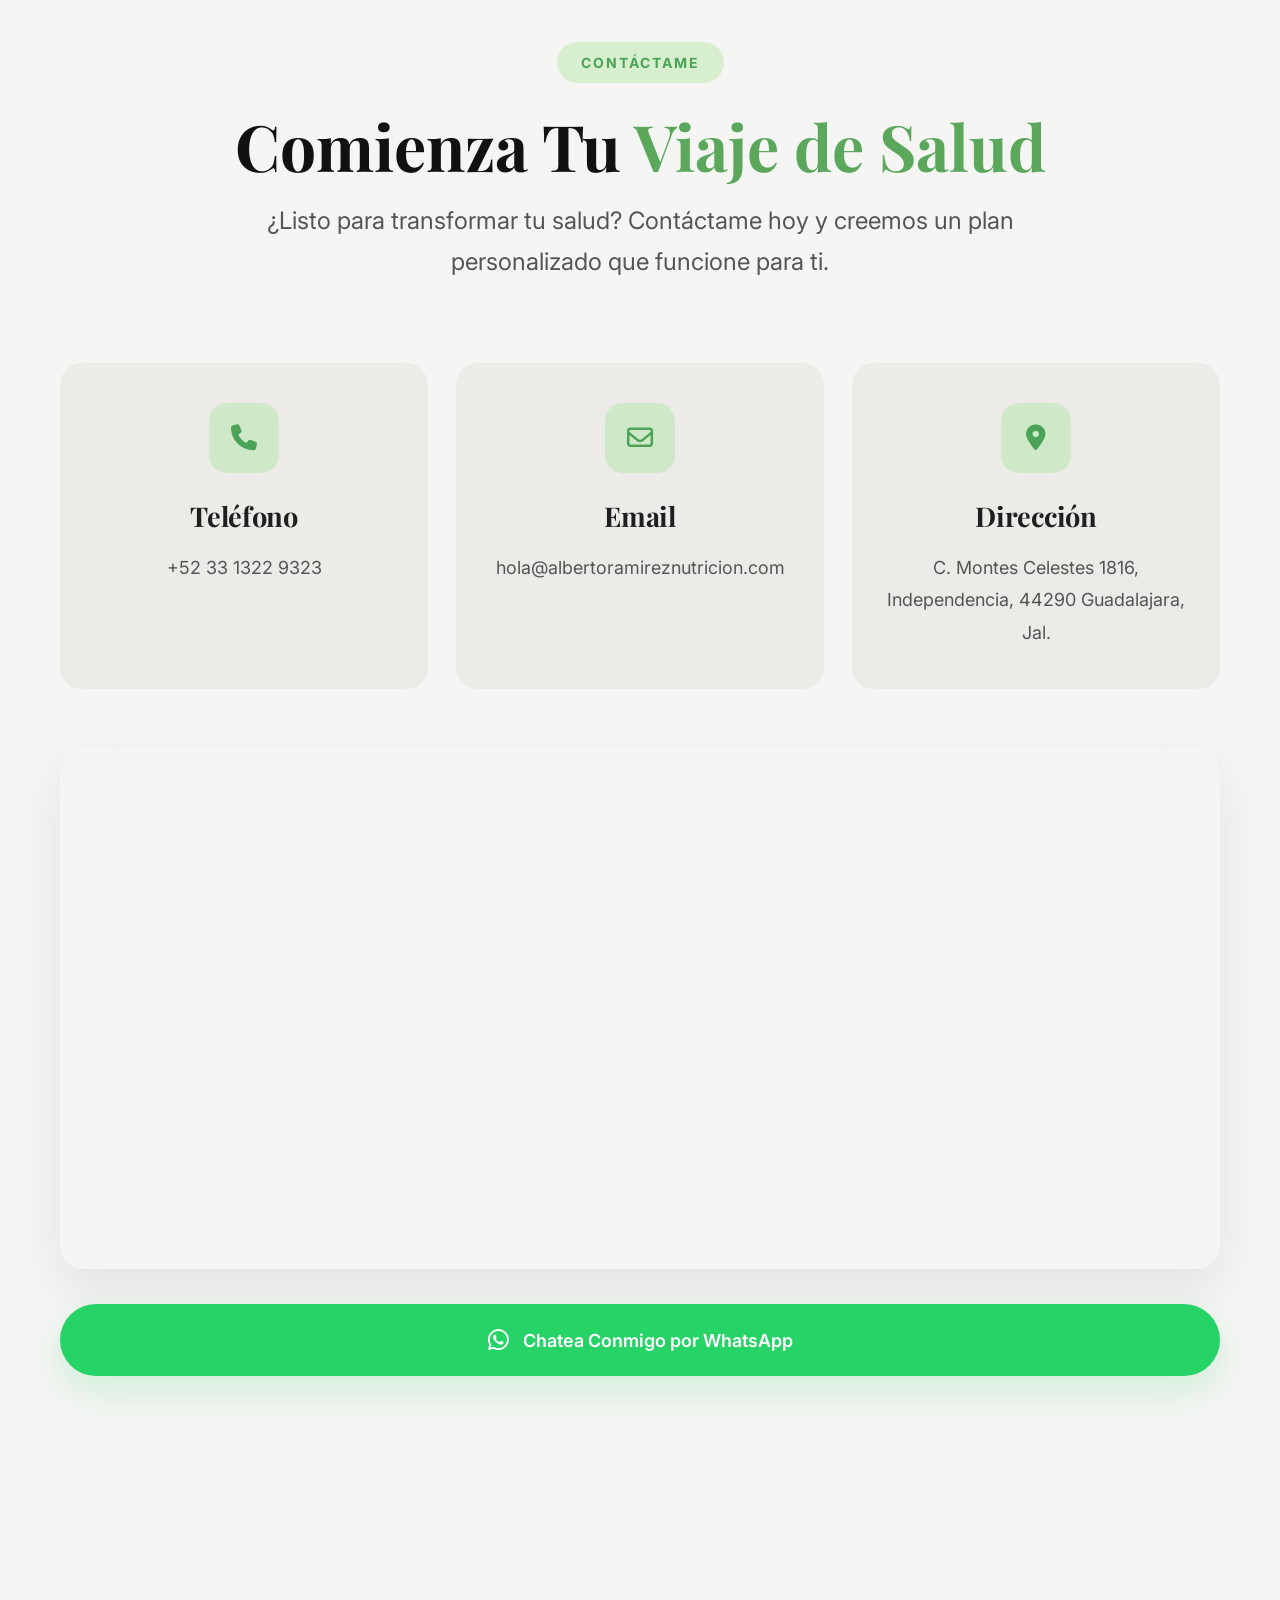
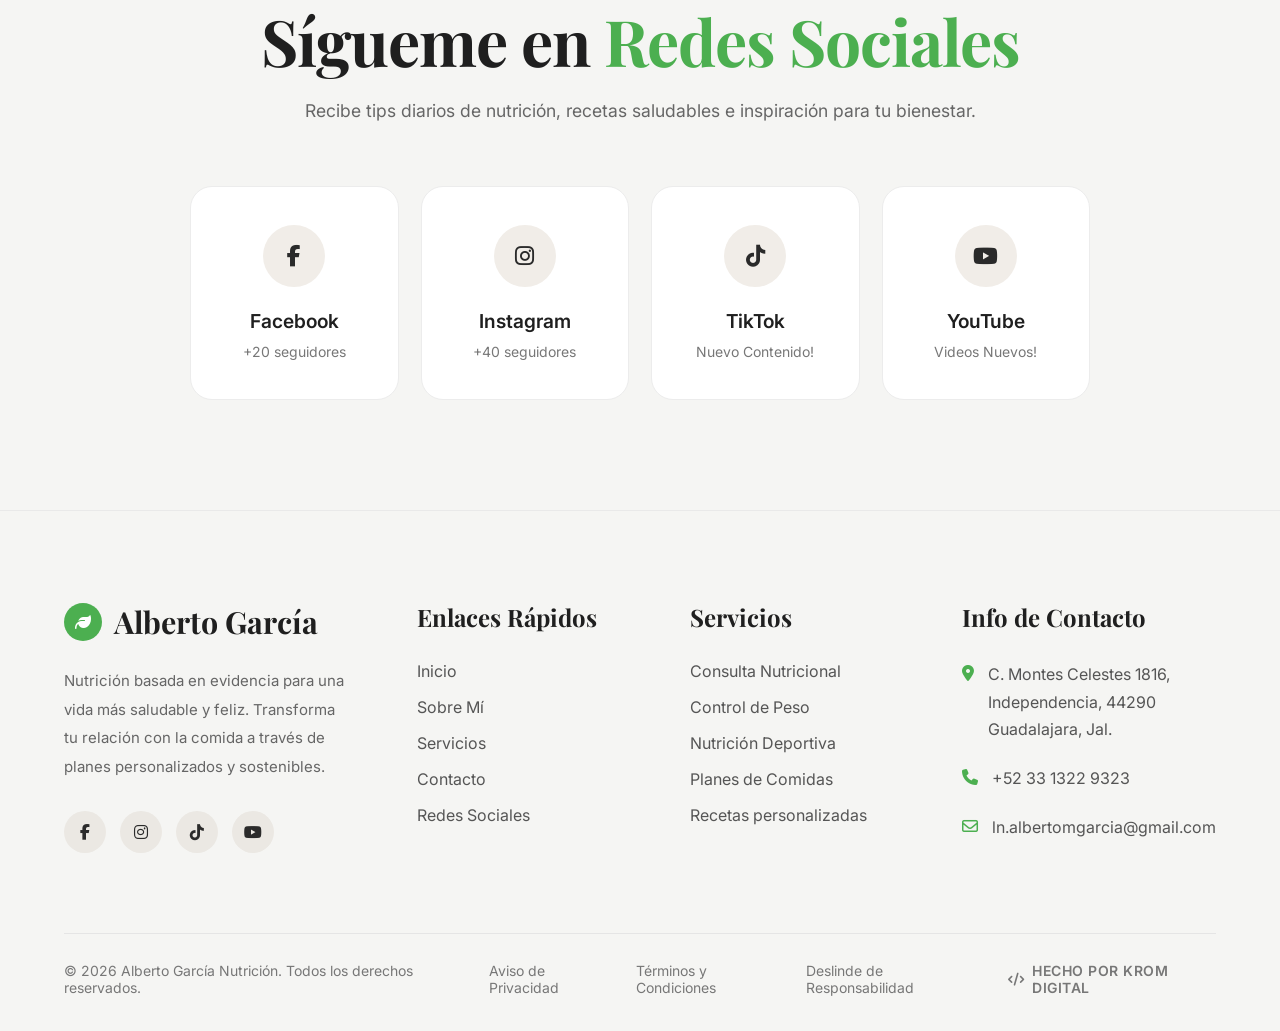
==== commit ca7fb928: "Actualización de la página- Base de datos, Registro e Inicio de sesion, Terminos y condiciones" ====
--- a/index.html
+++ b/index.html
@@ -907,7 +907,7 @@
                 <i class="fa-regular fa-envelope"></i>
 
                 <span>
-                    hola@albertoramireznutricion.com
+                    ln.albertomgarcia@gmail.com
                 </span>
 
             </div>
@@ -927,6 +927,10 @@
 
     <div class="footer-policies">
 
+        <a href="aviso-privacidad.html">Aviso de Privacidad</a>
+        <a href="terminos-condiciones.html">Términos y Condiciones</a>
+        <a href="deslinde-responsabilidad.html">Deslinde de Responsabilidad</a>
+
         <a href="https://kromdigital.github.io/Pagina-web/"
            target="_blank"
            rel="noopener"
